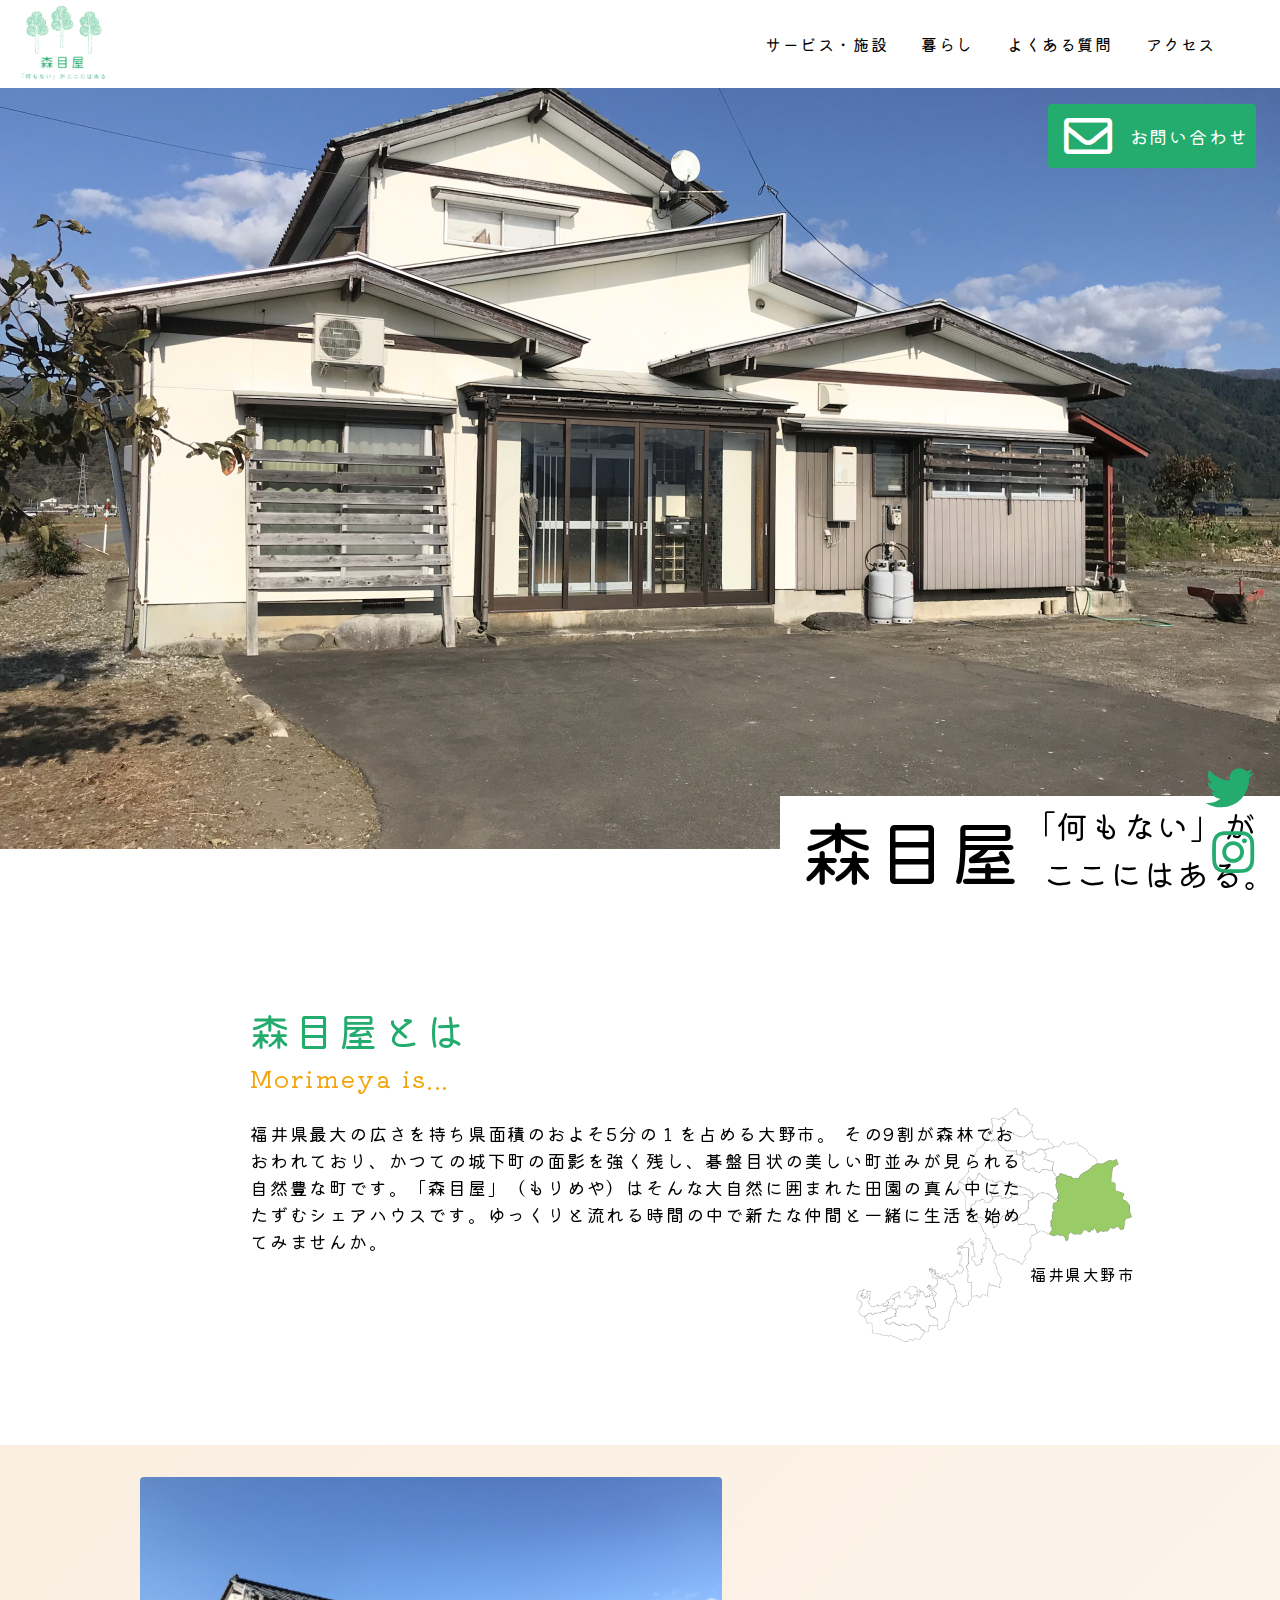
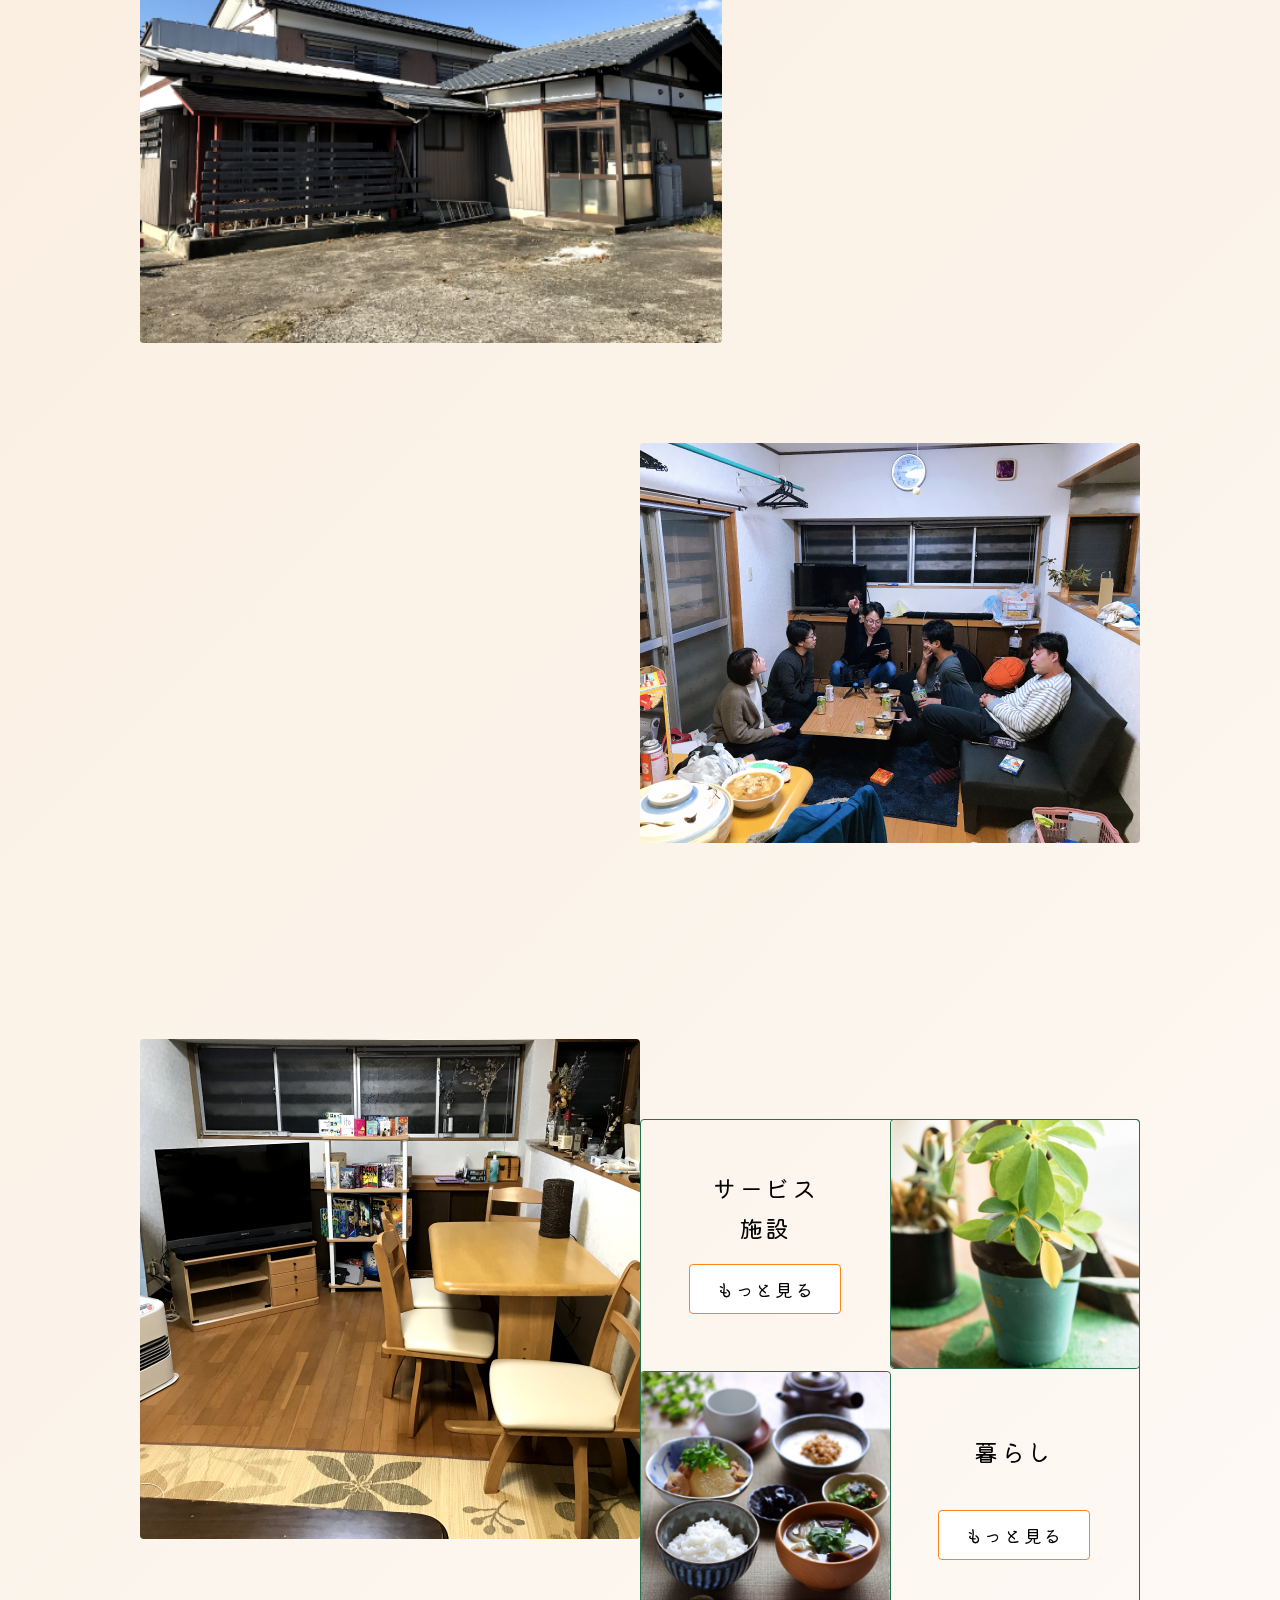
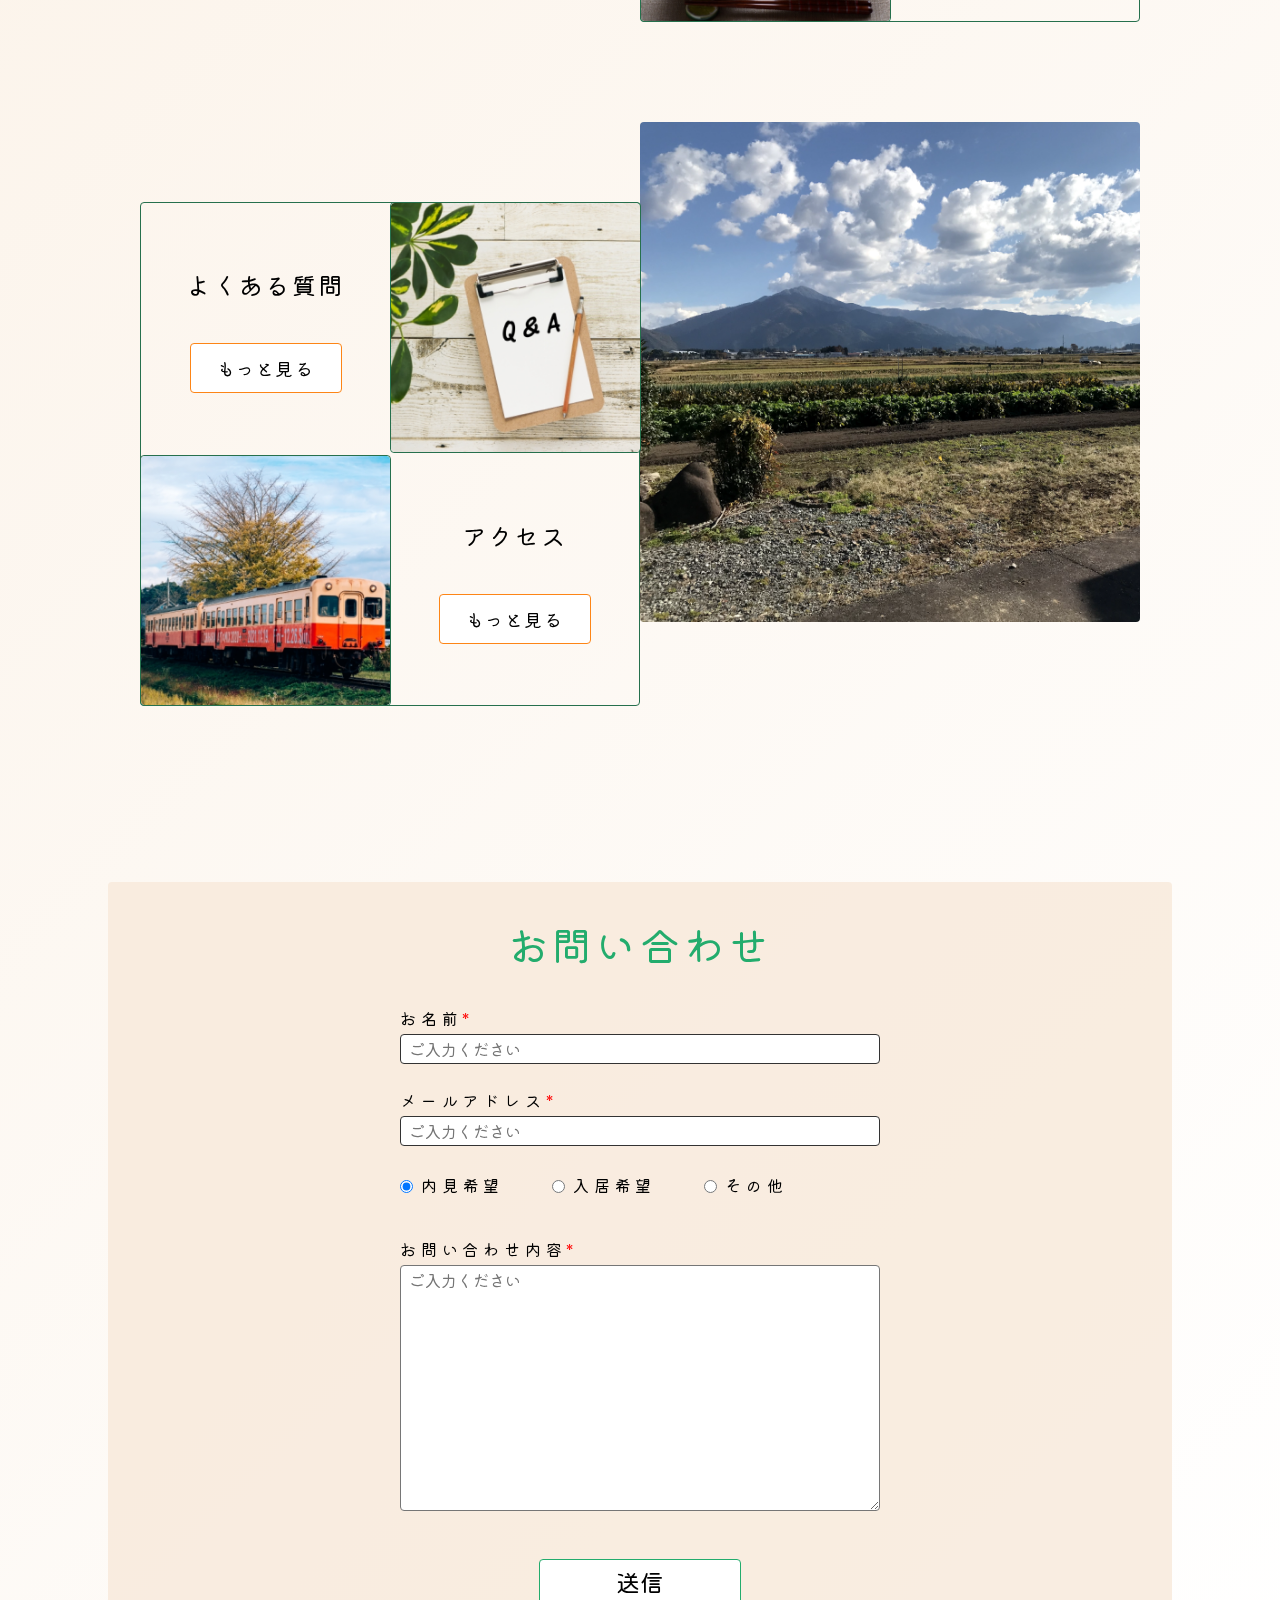
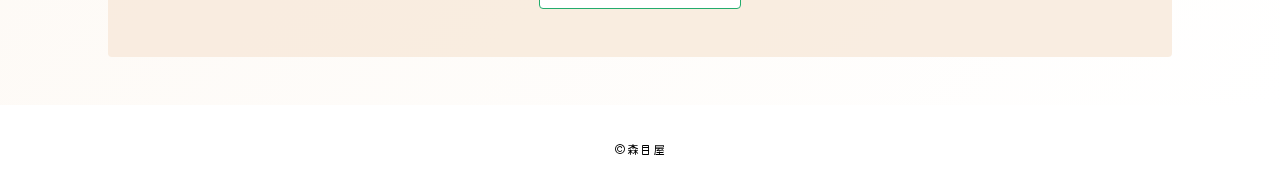
==== index.html @ ef33ebae "43 push" ====
<!DOCTYPE html>
<html lang="ja">
  <head>
    <meta charset="UTF-8" />
    <meta http-equiv="X-UA-Compatible" content="IE=edge" />
    <meta name="viewport" content="width=device-width, initial-scale=1.0" />
    <title>森目屋 「何もない」がここにはある。</title>
    <link rel="stylesheet" href="css/style.css" />
    <link
      href="https://use.fontawesome.com/releases/v5.6.1/css/all.css"
      rel="stylesheet"
    />
    <link rel="icon" href="img/favicon.ico" />
  </head>
  <body>
    <div id="mask"></div>
    <header>
      <img src="img/top.png" alt="pc-top-morimeya-house" class="pc-top" />
      <img
        src="img/sp-top.png"
        width="100%"
        alt="sp-top-morimeya-house"
        class="sp-top"
      />
      <div class="header-wrapper">
        <a href="#"><img src="img/logo.png" alt="logo-image" /></a>
        <nav class="pc-nav">
          <a href="./service.html">サービス・施設</a>
          <a href="./service.html#living">暮らし</a>
          <a href="./q&a.html">よくある質問</a>
          <a href="./q&a.html#access">アクセス</a>
        </nav>
        <div class="hamburger">
          <div class="nav" id="nav_f">
            <nav class="nav_main_text">
              <ul>
                <li>
                  <a href="./service.html" id="nav-service-btn"
                    >サービス・施設</a
                  >
                </li>
                <li>
                  <a href="./service.html#living" id="nav-living-btn">暮らし</a>
                </li>
                <li>
                  <a href="./q&a.html" id="nav-qa-btn">よくある質問</a>
                </li>
                <li>
                  <a href="./q&a.html#access" id="nav-access-btn">アクセス</a>
                </li>
              </ul>
            </nav>
          </div>
          <div id="target">
            <div class="target_inner">
              <span class="target_inner_line target_inner_1" id="line1"></span>
              <span class="target_inner_line target_inner_2" id="line2"></span>
              <span class="target_inner_line target_inner_3" id="line3"></span>
            </div>
          </div>
        </div>
      </div>
      <div class="header-text-box">
        <h1>森目屋</h1>

        <div class="header-text-sub-box">
          <h2>「何もない」が</h2>
          <h2 class="top-sub-text-layout">ここにはある。</h2>
        </div>
      </div>
      <a href="#contact" class="contact-btn">
        <i class="far fa-envelope fa-3x"></i>
        <p>お問い合わせ</p>
      </a>
      <a href="#contact" class="contact-btn-sp">
        <i class="far fa-envelope fa-2x"></i>
      </a>
      <a href="#" class="sns-icon-twitter"><i class="fab fa-twitter"></i></a>
      <a href="#" class="sns-icon-instagram"
        ><i class="fab fa-instagram"></i
      ></a>
    </header>

    <section class="about">
      <h3>森目屋とは</h3>
      <h4>Morimeya is...</h4>
      <p>
        福井県最大の広さを持ち県面積のおよそ5分の１を占める大野市。
        その9割が森林でおおわれており、かつての城下町の面影を強く残し、碁盤目状の美しい町並みが見られる自然豊な町です。「森目屋」（もりめや）はそんな大自然に囲まれた田園の真ん中にたたずむシェアハウスです。ゆっくりと流れる時間の中で新たな仲間と一緒に生活を始めてみませんか。
      </p>
      <div class="about-image-box">
        <img src="img/map.png" alt="ono-map" />
        <p>福井県大野市</p>
      </div>
    </section>

    <div class="top-page-overlay">
      <section class="concept">
        <div class="concept-box1">
          <!-- <div class="content-box1-overlay"></div> -->
          <img src="img/concept1.png" alt="concept1" />
          <div class="concept-box1-text-box scroll-animation fadein-right">
            <h3>「何もない」が<br class="h3sp-br" />叶う家</h3>
            <h4>“Nothing” is the best</h4>
            <p>
              家の周りにお店は無く田んぼだらけの環境でゆっくりした時間を過ごせる。何も無いからこそ生まれる人間関係を大切に出来る家。
            </p>
          </div>
        </div>
        <div class="concept-box2">
          <img src="img/concept2.png" alt="concept2" />
          <!-- <div class="content-box2-overlay"></div> -->
          <div class="concept-box2-text-box scroll-animation fadein-left">
            <h3>
              1泊したら<br />
              あなたのおうち
            </h3>
            <h4>Your second home</h4>
            <p>
              1度遊びに来れば、次に来る時は「ただいま」と「おかえり」が行き交うようなみんなの居場所、2つ目の家。（セカンドハウス）
            </p>
          </div>
        </div>
      </section>

      <section class="main-content">
        <div class="main-content-box1">
          <img
            class="main-content-image"
            src="img/main_content1.png"
            alt="main-big1"
          />
          <div class="main-content-sub1">
            <div class="service-box">
              <p>サービス<br />施設</p>
              <a href="./service.html">もっと見る</a>
            </div>
            <img
              src="img/main_content_small1.png"
              alt="main-small1"
              class="main-content-img-small1"
            />
            <img
              src="img/main_content_small2.png"
              alt="main-small2"
              class="main-content-img-small2"
            />
            <div class="living-box">
              <p>暮らし</p>
              <a href="./service.html#living">もっと見る</a>
            </div>
          </div>
        </div>
        <div class="main-content-box2">
          <img
            class="main-content-image"
            src="img/main_content2.png"
            alt="main-big2"
          />
          <div class="main-content-sub2">
            <div class="qa-box">
              <p>よくある質問</p>
              <a href="./q&a.html">もっと見る</a>
            </div>
            <img
              src="img/main_content_small3.png"
              alt="main-small3"
              class="main-content-img-small3"
            />
            <img
              src="img/main_content_small4.png"
              alt="main-small4"
              class="main-content-img-small4"
            />
            <div class="access-box">
              <p>アクセス</p>
              <a href="./q&a.html#access">もっと見る</a>
            </div>
          </div>
        </div>
      </section>

      <!-- <section class="contact" id="contact">
        <div class="contact-box">
          <h3>お問い合わせ</h3>
          <form
            action="https://docs.google.com/forms/u/0/d/e/1FAIpQLSeimo3xXUWTug3QmV7yckWHAvilQqHjjyl8s1GoZh7YVaoauw/formResponse"
            target="_self"
            method="POST"
            id="mG61Hd"
            jsmodel="TOfxwf Q91hve CEkLOc"
            data-shuffle-seed="10785832589685075"
            data-response="%.@.[]]"
            data-first-entry="0"
            data-last-entry="3"
            data-is-first-page="true"
          >
            <div class="name">
              <label for="name-box"
                >お名前<span class="contact-red">*</span></label
              >
              <input type="text" class="test1" name="entry.1582507775" />
            </div>
            <div class="e-mail">
              <label for="e-mail-box"
                >メールアドレス<span class="contact-red">*</span></label
              >
              <input type="text" class="test2" name="entry.1035721046" />
            </div>
            <ul class="radio">
              <li class="radio-btn">
                <input
                  type="radio"
                  value="内見希望"
                  class="radio-btn-btn"
                  name="entry.965239495"
                  id="select_radio1"
                  checked
                /><label for="select_radio1" class="radio-label-text"
                  >内見希望</label
                >
              </li>
              <li class="radio-btn">
                <input
                  type="radio"
                  value="入居希望"
                  class="radio-btn-btn"
                  name="entry.965239495"
                  id="select_radio2"
                /><label for="select_radio2" class="radio-label-text"
                  >入居希望</label
                >
              </li>
              <li class="radio-btn">
                <input
                  type="radio"
                  value="その他"
                  class="radio-btn-btn"
                  name="entry.965239495"
                  id="select_radio3"
                /><label for="select_radio3" class="radio-label-text"
                  >その他</label
                >
              </li>
            </ul>
            <div class="contact-contet">
              <label for="contact-contet"
                >お問い合わせ内容<span class="contact-red">*</span></label
              >
              <textarea
                class="contact-contet"
                cols="30"
                rows="10"
                name="entry.1410392154"
              ></textarea>
            </div>
            <div class="submit">
              <button type="submit">送信</button>
              <!-- <input type="button" value="送信" onclick="submitForm()" /> -->
      <!-- </div>
          </form>
        </div>
      </section> -->

      <section class="contact" id="contact">
        <div class="contact-box" id="contact-box">
          <h3>お問い合わせ</h3>

          <form
            action="https://docs.google.com/forms/u/0/d/e/1FAIpQLSeoGkVp5-ufGUsJ4bmEDVM3JPLkpS7FFLXMUc3MlNmCurNfKQ/formResponse"
            target="dummyIframe"
            method="post"
            name="myForm"
          >
            <div class="name">
              <label for="name-box"
                >お名前<span class="contact-red">*</span></label
              >
              <input
                type="text"
                class="test1"
                name="entry.546141640"
                placeholder="ご入力ください"
                required="required"
              />
            </div>
            <div class="e-mail">
              <label for="e-mail-box"
                >メールアドレス<span class="contact-red">*</span></label
              >
              <input
                type="mail"
                class="test2"
                name="emailAddress"
                placeholder="ご入力ください"
                required="required"
              />
            </div>
            <ul class="radio">
              <li class="radio-btn">
                <input
                  type="radio"
                  value="内見希望"
                  class="radio-btn-btn"
                  name="entry.1215509948"
                  id="select_radio1"
                  checked
                /><label for="select_radio1" class="radio-label-text"
                  >内見希望</label
                >
              </li>
              <li class="radio-btn">
                <input
                  type="radio"
                  value="入居希望"
                  class="radio-btn-btn"
                  name="entry.1215509948"
                  id="select_radio2"
                /><label for="select_radio2" class="radio-label-text"
                  >入居希望</label
                >
              </li>
              <li class="radio-btn">
                <input
                  type="radio"
                  value="その他"
                  class="radio-btn-btn"
                  name="entry.1215509948"
                  id="select_radio3"
                /><label for="select_radio3" class="radio-label-text"
                  >その他</label
                >
              </li>
            </ul>
            <div class="contact-contet">
              <label for="contact-contet"
                >お問い合わせ内容<span class="contact-red">*</span></label
              >
              <textarea
                class="contact-contet"
                cols="30"
                rows="10"
                name="entry.22714849"
                placeholder="ご入力ください"
                required="required"
              ></textarea>
            </div>
            <div class="submit">
              <div class="submit-btn">
                <input type="submit" value="送信" onclick="submitForm()" />
              </div>
            </div>
          </form>
          <iframe name="dummyIframe" style="display: none"></iframe>
        </div>
      </section>
      <div id="thxMessage" style="display: none">
        <p>お問い合わせありがとうございました。</p>
      </div>
      <script>
        function submitForm() {
          var val = document.getElementsByName("emailAddress")[0];
          if (val.value.length == 0) {
            alert("メールアドレスは必須項目です");
            val.focus();
            return;
          }
          var flag = 0;
          if (!document.myForm.emailAddress.value.match(/.+@.+\..+/)) {
            flag = 1;
          }
          if (flag) {
            window.alert("メールアドレスが正しくありません");
            return;
          }
          var val = document.getElementsByName("entry.546141640")[0];
          if (val.value.length == 0) {
            alert("お名前は必須項目です");
            val.focus();
            return;
          }
          var val = document.getElementsByName("entry.22714849")[0];
          if (val.value.length == 0) {
            alert("お問い合わせ内容は必須項目です");
            val.focus();
            return;
          }
          document.myForm.submit();
          document.getElementById("contact").style.display = "none";
          document.getElementById("thxMessage").style.display = "block";
        }
      </script>
    </div>
    <footer>
      <p>©森目屋</p>
    </footer>

    <script type="text/javascript" src="js/main.js"></script>
    <script src="https://ajax.googleapis.com/ajax/libs/jquery/1.11.0/jquery.min.js"></script>
    <script>
      function scrollChk() {
        var scroll = $(window).scrollTop();
        var windowHeight = $(window).height();
        jQuery(".scroll-animation")
          .not(".active")
          .each(function () {
            var pos = $(this).offset().top;
            if (scroll > pos - windowHeight) {
              $(this).addClass("active");
            }
          });
      }
      $(window).scroll(function () {
        scrollChk();
      });
      $("body").on("touchmove", function () {
        scrollChk();
      });
    </script>
  </body>
</html>
---- css/style.css ----
@charset "UTF-8";
/* ==========ここからリセットCSS============= */
/*! destyle.css v2.0.2 | MIT License | https://github.com/nicolas-cusan/destyle.css */
/* Reset box-model and set borders */
@import url("https://fonts.googleapis.com/css2?family=Kiwi+Maru&display=swap");
html {
  line-height: 1.15;
  /* 1 */
  -webkit-text-size-adjust: 100%;
  /* 2 */
  -webkit-tap-highlight-color: transparent;
  /* 3*/
  /* Document */
  /* ============================================ */
  /**
       * 1. Correct the line height in all browsers.
       * 2. Prevent adjustments of font size after orientation changes in iOS.
       * 3. Remove gray overlay on links for iOS.
       */
  /* Sections */
  /* ============================================ */
  /**
       * Remove the margin in all browsers.
       */
  /**
       * Render the `main` element consistently in IE.
       */
  /* Vertical rhythm */
  /* ============================================ */
  /* Headings */
  /* ============================================ */
  /* Lists (enumeration) */
  /* ============================================ */
  /* Lists (definition) */
  /* ============================================ */
  /* Grouping content */
  /* ============================================ */
  /**
       * 1. Add the correct box sizing in Firefox.
       * 2. Show the overflow in Edge and IE.
       */
  /**
       * 1. Correct the inheritance and scaling of font size in all browsers.
       * 2. Correct the odd `em` font sizing in all browsers.
       */
  /* Text-level semantics */
  /* ============================================ */
  /**
       * Remove the gray background on active links in IE 10.
       */
  /**
       * 1. Remove the bottom border in Chrome 57-
       * 2. Add the correct text decoration in Chrome, Edge, IE, Opera, and Safari.
       */
  /**
       * Add the correct font weight in Chrome, Edge, and Safari.
       */
  /**
       * 1. Correct the inheritance and scaling of font size in all browsers.
       * 2. Correct the odd `em` font sizing in all browsers.
       */
  /**
       * Add the correct font size in all browsers.
       */
  /**
       * Prevent `sub` and `sup` elements from affecting the line height in
       * all browsers.
       */
  /* Embedded content */
  /* ============================================ */
  /**
       * Prevent vertical alignment issues.
       */
  /* Forms */
  /* ============================================ */
  /**
       * Reset form fields to make them styleable
       */
  /**
       * Reset radio and checkbox appearance to preserve their look in iOS.
       */
  /**
       * Show the overflow in IE.
       * 1. Show the overflow in Edge.
       */
  /**
       * Remove the inheritance of text transform in Edge, Firefox, and IE.
       * 1. Remove the inheritance of text transform in Firefox.
       */
  /**
       * Correct the inability to style clickable types in iOS and Safari.
       */
  /**
       * Remove the inner border and padding in Firefox.
       */
  /**
       * Restore the focus styles unset by the previous rule.
       */
  /**
       * Remove arrow in IE10 & IE11
       */
  /**
       * Remove padding
       */
  /**
       * Reset to invisible
       */
  /**
       * 1. Correct the text wrapping in Edge and IE.
       * 2. Correct the color inheritance from `fieldset` elements in IE.
       * 3. Remove the padding so developers are not caught out when they zero out
       *    `fieldset` elements in all browsers.
       */
  /**
       * Add the correct vertical alignment in Chrome, Firefox, and Opera.
       */
  /**
       * Remove the default vertical scrollbar in IE 10+.
       */
  /**
       * Correct the cursor style of increment and decrement buttons in Chrome.
       */
  /**
       * 1. Correct the outline style in Safari.
       */
  /**
       * Remove the inner padding in Chrome and Safari on macOS.
       */
  /**
       * 1. Correct the inability to style clickable types in iOS and Safari.
       * 2. Change font properties to `inherit` in Safari.
       */
  /**
       * Clickable labels
       */
  /* Interactive */
  /* ============================================ */
  /*
       * Add the correct display in Edge, IE 10+, and Firefox.
       */
  /*
       * Add the correct display in all browsers.
       */
  /*
       * Remove outline for editable content.
       */
  /* Table */
  /* ============================================ */
  /* Misc */
  /* ============================================ */
  /**
       * Add the correct display in IE 10+.
       */
  /**
       * Add the correct display in IE 10.
       */
}

html ::after {
  -webkit-box-sizing: border-box;
          box-sizing: border-box;
  border-style: solid;
  border-width: 0;
}

html body {
  margin: 0;
}

html main {
  display: block;
}

html p,
html table,
html blockquote,
html address,
html pre,
html iframe,
html form,
html figure,
html dl {
  margin: 0;
}

html h1,
html h2,
html h3,
html h4,
html h5,
html h6 {
  font-size: inherit;
  line-height: inherit;
  font-weight: inherit;
  margin: 0;
}

html ul,
html ol {
  margin: 0;
  padding: 0;
  list-style: none;
}

html dt {
  font-weight: bold;
}

html dd {
  margin-left: 0;
}

html hr {
  -webkit-box-sizing: content-box;
          box-sizing: content-box;
  /* 1 */
  height: 0;
  /* 1 */
  overflow: visible;
  /* 2 */
  border-top-width: 1px;
  margin: 0;
  clear: both;
  color: inherit;
}

html pre {
  font-family: monospace, monospace;
  /* 1 */
  font-size: inherit;
  /* 2 */
}

html address {
  font-style: inherit;
}

html a {
  background-color: transparent;
  text-decoration: none;
  color: inherit;
}

html abbr[title] {
  text-decoration: underline;
  /* 2 */
  -webkit-text-decoration: underline dotted;
          text-decoration: underline dotted;
  /* 2 */
}

html b,
html strong {
  font-weight: bolder;
}

html code,
html kbd,
html samp {
  font-family: monospace, monospace;
  /* 1 */
  font-size: inherit;
  /* 2 */
}

html small {
  font-size: 80%;
}

html sub,
html sup {
  font-size: 75%;
  line-height: 0;
  position: relative;
  vertical-align: baseline;
}

html sub {
  bottom: -0.25em;
}

html sup {
  top: -0.5em;
}

html img,
html embed,
html object,
html iframe {
  vertical-align: bottom;
}

html button,
html input,
html optgroup,
html select,
html textarea {
  -webkit-appearance: none;
  -moz-appearance: none;
       appearance: none;
  vertical-align: middle;
  color: inherit;
  font: inherit;
  background: transparent;
  padding: 0;
  margin: 0;
  outline: 0;
  border-radius: 0;
  text-align: inherit;
}

html [type="checkbox"] {
  -webkit-appearance: checkbox;
  -moz-appearance: checkbox;
       appearance: checkbox;
}

html [type="radio"] {
  -webkit-appearance: radio;
  -moz-appearance: radio;
       appearance: radio;
}

html button,
html input {
  /* 1 */
  overflow: visible;
}

html button,
html select {
  /* 1 */
  text-transform: none;
}

html button,
html [type="button"],
html [type="reset"],
html [type="submit"] {
  cursor: pointer;
  -webkit-appearance: none;
  -moz-appearance: none;
       appearance: none;
}

html button[disabled],
html [type="button"][disabled],
html [type="reset"][disabled],
html [type="submit"][disabled] {
  cursor: default;
}

html button::-moz-focus-inner,
html [type="button"]::-moz-focus-inner,
html [type="reset"]::-moz-focus-inner,
html [type="submit"]::-moz-focus-inner {
  border-style: none;
  padding: 0;
}

html button:-moz-focusring,
html [type="button"]:-moz-focusring,
html [type="reset"]:-moz-focusring,
html [type="submit"]:-moz-focusring {
  outline: 1px dotted ButtonText;
}

html select::-ms-expand {
  display: none;
}

html option {
  padding: 0;
}

html fieldset {
  margin: 0;
  padding: 0;
  min-width: 0;
}

html legend {
  color: inherit;
  /* 2 */
  display: table;
  /* 1 */
  max-width: 100%;
  /* 1 */
  padding: 0;
  /* 3 */
  white-space: normal;
  /* 1 */
}

html progress {
  vertical-align: baseline;
}

html textarea {
  overflow: auto;
}

html [type="number"]::-webkit-inner-spin-button,
html [type="number"]::-webkit-outer-spin-button {
  height: auto;
}

html [type="search"] {
  outline-offset: -2px;
  /* 1 */
}

html [type="search"]::-webkit-search-decoration {
  -webkit-appearance: none;
}

html ::-webkit-file-upload-button {
  -webkit-appearance: button;
  /* 1 */
  font: inherit;
  /* 2 */
}

html label[for] {
  cursor: pointer;
}

html details {
  display: block;
}

html summary {
  display: list-item;
}

html [contenteditable] {
  outline: none;
}

html table {
  border-collapse: collapse;
  border-spacing: 0;
}

html caption {
  text-align: left;
}

html td,
html th {
  vertical-align: top;
  padding: 0;
}

html th {
  text-align: left;
  font-weight: bold;
}

html template {
  display: none;
}

html [hidden] {
  display: none;
}

body {
  font-family: "Kiwi Maru", serif;
  letter-spacing: 0.1em;
  line-height: 1.5;
}

body h1 {
  font-size: 72px;
}

@media screen and (max-width: 900px) {
  body h1 {
    font-size: 48px;
  }
}

@media screen and (max-width: 375px) {
  body h1 {
    font-size: 32px;
  }
}

body h2 {
  font-size: 32px;
}

@media screen and (max-width: 900px) {
  body h2 {
    font-size: 24px;
  }
}

@media screen and (max-width: 375px) {
  body h2 {
    font-size: 16px;
  }
}

body h3 {
  font-size: 40px;
  letter-spacing: 0.1em;
  color: #23ac6d;
}

@media screen and (max-width: 900px) {
  body h3 {
    font-size: 32px;
  }
}

@media screen and (max-width: 375px) {
  body h3 {
    font-size: 24px;
  }
}

body h4 {
  font-size: 24px;
  letter-spacing: 0.1em;
  color: #f3a409;
}

@media screen and (max-width: 900px) {
  body h4 {
    font-size: 20px;
  }
}

@media screen and (max-width: 375px) {
  body h4 {
    font-size: 14px;
  }
}

body h5 {
  font-size: 30px;
  letter-spacing: 0.1em;
}

@media screen and (max-width: 900px) {
  body h5 {
    font-size: 24px;
  }
}

@media screen and (max-width: 375px) {
  body h5 {
    font-size: 20px;
  }
}

body h6 {
  font-size: 24px;
  letter-spacing: 0.1em;
}

@media screen and (max-width: 900px) {
  body h6 {
    font-size: 20px;
  }
}

@media screen and (max-width: 375px) {
  body h6 {
    font-size: 14px;
  }
}

body p {
  letter-spacing: 0.1em;
}

body #thxMessage > p {
  text-align: center;
  font-size: 24px;
  margin-top: 100px;
  padding-bottom: 100px;
}

header {
  position: relative;
  height: 100vh;
  overflow-y: hidden;
  /*ハンバーガーライン*/
}

@media screen and (max-width: 1200px) {
  header {
    height: auto;
  }
}

@media screen and (max-width: 850px) {
  header {
    height: auto;
  }
}

header .sp-top {
  display: none;
}

@media screen and (max-width: 850px) {
  header .sp-top {
    margin-top: 88px;
    display: block;
  }
}

header .pc-top {
  width: 100%;
}

@media screen and (max-width: 850px) {
  header .pc-top {
    display: none;
  }
}

header .header-wrapper {
  position: fixed;
  z-index: 4;
  top: 0;
  width: 100%;
  height: 88px;
  display: -webkit-box;
  display: -ms-flexbox;
  display: flex;
  -webkit-box-pack: justify;
      -ms-flex-pack: justify;
          justify-content: space-between;
  line-height: 88px;
  background-color: #fff;
}

@media screen and (max-width: 900px) {
  header .header-wrapper .pc-nav {
    display: none;
  }
}

header .header-wrapper img {
  margin-left: 16px;
  height: 88px;
}

@media screen and (max-width: 375px) {
  header .header-wrapper img {
    margin-left: 16px;
  }
}

header .header-wrapper nav {
  display: -webkit-box;
  display: -ms-flexbox;
  display: flex;
  -webkit-box-pack: justify;
      -ms-flex-pack: justify;
          justify-content: space-between;
  margin-right: 64px;
}

header .header-wrapper nav a {
  margin-left: 33px;
  position: relative;
  display: inline-block;
  text-decoration: none;
  font-size: 16px;
}

header .header-wrapper nav a::after {
  position: absolute;
  bottom: 24px;
  left: 0;
  content: "";
  width: 100%;
  height: 1px;
  background: #333;
  -webkit-transform: scale(0, 1);
          transform: scale(0, 1);
  -webkit-transform-origin: left top;
          transform-origin: left top;
  -webkit-transition: -webkit-transform 0.3s;
  transition: -webkit-transform 0.3s;
  transition: transform 0.3s;
  transition: transform 0.3s, -webkit-transform 0.3s;
}

@media screen and (max-width: 900px) {
  header .header-wrapper nav a::after {
    bottom: 12px;
  }
}

header .header-wrapper nav a:hover::after {
  -webkit-transform: scale(1, 1);
          transform: scale(1, 1);
}

header .header-text-box {
  width: 500px;
  position: absolute;
  right: 0;
  bottom: 0;
  background-color: #fff;
  display: -webkit-box;
  display: -ms-flexbox;
  display: flex;
  -webkit-box-pack: center;
      -ms-flex-pack: center;
          justify-content: center;
  height: 104px;
}

@media screen and (max-width: 900px) {
  header .header-text-box {
    padding-bottom: 16px;
    width: 340px;
    height: 56px;
    right: 0;
  }
}

@media screen and (max-width: 450px) {
  header .header-text-box {
    padding-bottom: 16px;
    width: 320px;
    height: 56px;
    right: 0;
  }
}

@media screen and (max-width: 375px) {
  header .header-text-box {
    width: 300px;
    height: 40px;
    right: 0;
  }
}

@media screen and (max-width: 900px) {
  header .header-text-box h1 {
    font-size: 44px;
  }
}

@media screen and (max-width: 900px) {
  header .header-text-box h1 {
    font-size: 40px;
    margin-top: 8px;
  }
}

@media screen and (max-width: 470px) {
  header .header-text-box h1 {
    margin-top: 4px;
  }
}

@media screen and (max-width: 375px) {
  header .header-text-box h1 {
    font-size: 36px;
  }
}

header .header-text-box .header-text-sub-box {
  -webkit-transform: translateY(5px);
          transform: translateY(5px);
}

@media screen and (max-width: 900px) {
  header .header-text-box .header-text-sub-box h2 {
    font-size: 22px;
  }
}

@media screen and (max-width: 450px) {
  header .header-text-box .header-text-sub-box h2 {
    font-size: 20px;
  }
}

@media screen and (max-width: 375px) {
  header .header-text-box .header-text-sub-box h2 {
    font-size: 18px;
  }
}

header .header-text-box .top-sub-text-layout {
  -webkit-transform: translateX(20px);
          transform: translateX(20px);
}

header .contact-btn {
  text-align: center;
  display: -webkit-box;
  display: -ms-flexbox;
  display: flex;
  width: 208px;
  height: 64px;
  background-color: #23ac6d;
  color: #fff;
  position: fixed;
  top: 104px;
  right: 24px;
  border-radius: 4px;
  z-index: 4;
}

@media screen and (max-width: 900px) {
  header .contact-btn {
    display: none;
  }
}

header .contact-btn .far {
  line-height: 64px;
  margin-left: 16px;
}

header .contact-btn p {
  margin-left: 16px;
  line-height: 64px;
  font-size: 18px;
}

header .hamburger {
  display: none;
}

@media screen and (max-width: 900px) {
  header .hamburger {
    display: block;
  }
}

header .contact-btn-sp {
  display: block;
  text-align: center;
  width: 48px;
  height: 48px;
  background-color: #23ac6d;
  color: #fff;
  position: fixed;
  top: 24px;
  right: 16px;
  border-radius: 4px;
  z-index: 4;
}

@media screen and (max-width: 900px) {
  header .contact-btn-sp {
    display: block;
  }
}

header .contact-btn-sp .far {
  line-height: 48px;
}

header a::after {
  bottom: 16px;
}

header .nav {
  padding-top: 60px;
  color: #333;
  position: fixed;
  top: 0;
  bottom: 0;
  right: -250px;
  background-color: #fff;
  -webkit-transition: 0.5s;
  transition: 0.5s;
  z-index: 10;
}

header .nav .nav_main_text {
  margin-top: 80px;
  background-color: #fff;
  color: #333;
  border-top: 1px solid #fff;
  border-bottom: 1px solid #fff;
  line-height: 60px;
  text-align: center;
}

header .fadein {
  -webkit-transform: translateX(-250px);
  transform: taranslateX(-250px);
  z-index: 5;
  opacity: 1;
}

header #target {
  width: 40px;
  height: 30px;
  position: fixed;
  top: 30px;
  right: 88px;
  cursor: pointer;
  display: block;
  -webkit-transition: 0.5;
  transition: 0.5;
  z-index: 19;
}

header #target .target_inner {
  width: 40px;
  height: 30px;
  position: relative;
}

header #target .target_inner .target_inner_line {
  display: block;
  width: 40px;
  height: 5px;
  -webkit-transition: 0.3s;
  transition: 0.3s;
  border-radius: 50px;
  position: absolute;
  background-color: #333;
}

header #target .target_inner .target_inner_1 {
  top: 0px;
}

header #target .target_inner .target_inner_2 {
  top: 13px;
}

header #target .target_inner .target_inner_3 {
  top: 26px;
}

header #target .target_inner .linea {
  -webkit-transform: rotate(45deg);
          transform: rotate(45deg);
  top: 13px;
}

header #target .target_inner .lineb {
  opacity: 0;
}

header #target .target_inner .linec {
  -webkit-transform: rotate(-45deg);
          transform: rotate(-45deg);
  top: 13px;
}

header .slidex {
  z-index: 20;
}

header .contact-btn-sp {
  display: none;
}

@media screen and (max-width: 900px) {
  header .contact-btn-sp {
    display: block;
  }
}

header .sns-icon-twitter {
  position: fixed;
  z-index: 10;
  bottom: 88px;
  right: 24px;
}

header .sns-icon-twitter .fa-twitter {
  font-size: 48px;
  color: #23ac6d;
}

header .sns-icon-instagram {
  position: fixed;
  z-index: 10;
  bottom: 24px;
  right: 24px;
}

header .sns-icon-instagram .fa-instagram {
  font-size: 48px;
  color: #23ac6d;
}

.about {
  position: relative;
  padding-top: 100px;
  padding-bottom: 190px;
  margin: 0 auto;
  max-width: 780px;
  padding-left: 150px;
  padding-right: 150px;
}

@media screen and (max-width: 900px) {
  .about {
    text-align: center;
    padding-left: 40px;
    padding-right: 40px;
  }
}

@media screen and (max-width: 375px) {
  .about {
    padding-top: 40px;
  }
}

.about p {
  margin-top: 24px;
  font-size: 18px;
}

@media screen and (max-width: 900px) {
  .about p {
    max-width: 700px;
    margin: 40px auto 0;
    font-size: 16px;
    text-align: justify;
  }
}

.about .about-image-box {
  position: absolute;
  top: 150px;
  right: 0px;
  z-index: -1;
  overflow-x: hidden;
}

@media screen and (max-width: 900px) {
  .about .about-image-box {
    top: 230px;
  }
}

@media screen and (max-width: 760px) {
  .about .about-image-box {
    top: 230px;
  }
}

@media screen and (max-width: 720px) {
  .about .about-image-box {
    top: 250px;
  }
}

@media screen and (max-width: 620px) {
  .about .about-image-box {
    top: 280px;
  }
}

@media screen and (max-width: 550px) {
  .about .about-image-box {
    top: 310px;
  }
}

@media screen and (max-width: 440px) {
  .about .about-image-box {
    top: 340px;
  }
}

@media screen and (max-width: 410px) {
  .about .about-image-box {
    top: 370px;
  }
}

@media screen and (max-width: 375px) {
  .about .about-image-box {
    top: 310px;
  }
}

.about .about-image-box p {
  font-size: 16px;
  -webkit-transform: translate(200px, -130px);
          transform: translate(200px, -130px);
}

@media screen and (max-width: 900px) {
  .about .about-image-box p {
    font-size: 12px;
    -webkit-transform: translate(190px, -150px);
            transform: translate(190px, -150px);
  }
}

@media screen and (max-width: 375px) {
  .about .about-image-box p {
    font-size: 10px;
  }
}

.about .about-image-box img {
  width: 350px;
}

@media screen and (max-width: 900px) {
  .about .about-image-box img {
    width: 300px;
  }
}

.top-page-overlay {
  width: 100%;
  bottom: 0;
  top: 0;
  background: linear-gradient(315deg, #fff, #faeee0);
  z-index: -5;
}

.concept {
  position: relative;
  max-width: 1000px;
  margin: 0 auto;
  padding-top: 32px;
}

@media screen and (max-width: 1250px) {
  .concept {
    padding-left: 24px;
    padding-right: 24px;
  }
}

@media screen and (max-width: 550px) {
  .concept .h3sp-br {
    display: block;
  }
}

@media screen and (max-width: 375px) {
  .concept {
    padding-left: 16px;
    padding-right: 16px;
  }
}

.concept p {
  margin-top: 24px;
  font-size: 18px;
}

.concept .concept-box1 {
  display: -webkit-box;
  display: -ms-flexbox;
  display: flex;
  position: relative;
}

@media screen and (max-width: 1050px) {
  .concept .concept-box1 {
    display: block;
    text-align: center;
    max-width: 700px;
    margin: 0 auto;
  }
}

.concept .concept-box1 .concept-box1-text-box {
  margin-top: 100px;
}

@media screen and (max-width: 1050px) {
  .concept .concept-box1 .concept-box1-text-box {
    margin-top: 48px;
  }
}

.concept .concept-box1 .concept-box1-text-box h3 {
  margin-left: 0;
}

.concept .concept-box1 .concept-box1-text-box h4 {
  margin-left: 8px;
}

@media screen and (max-width: 1050px) {
  .concept .concept-box1 .concept-box1-text-box h4 {
    margin-left: 0;
  }
}

.concept .concept-box1 .concept-box1-text-box p {
  margin-left: 8px;
}

@media screen and (max-width: 1050px) {
  .concept .concept-box1 .concept-box1-text-box p {
    margin: 48px auto 0;
    margin-left: 0;
  }
}

@media screen and (max-width: 1050px) and (max-width: 900px) {
  .concept .concept-box1 .concept-box1-text-box p {
    font-size: 16px;
  }
}

.concept .concept-box1 img {
  width: 100%;
  border-radius: 4px;
}

.concept .concept-box1 .content-box1-overlay {
  position: absolute;
  background-color: rgba(241, 218, 218, 0.3);
  -webkit-box-shadow: 5px 2px 2px #e7e7e7;
          box-shadow: 5px 2px 2px #e7e7e7;
  height: 327px;
  width: 500px;
  bottom: -24px;
  right: 24px;
}

.concept .concept-box1 .concept-box1-text-box {
  padding-left: 8px;
  margin-left: -80px;
}

.concept .concept-box1 .concept-box1-text-box h3 {
  white-space: nowrap;
  margin-left: -30px;
  margin-top: -24px;
  padding-left: 80px;
}

@media screen and (max-width: 1000px) {
  .concept .concept-box1 .concept-box1-text-box h3 {
    margin-top: -32px;
  }
}

@media screen and (max-width: 900px) {
  .concept .concept-box1 .concept-box1-text-box h3 .h3sp-br {
    display: block;
  }
}

.concept .concept-box1 .concept-box1-text-box h4 {
  padding-left: 80px;
}

.concept .concept-box1 .concept-box1-text-box p {
  margin-top: 48px;
  padding-left: 80px;
  max-width: 700px;
}

@media screen and (max-width: 1050px) {
  .concept .concept-box1 .concept-box1-text-box p {
    max-width: 700px;
    margin: 24px auto 48px;
    text-align: justify;
  }
}

.concept .concept-box2 {
  display: -webkit-box;
  display: -ms-flexbox;
  display: flex;
  position: relative;
  margin-top: 100px;
}

@media screen and (max-width: 1050px) {
  .concept .concept-box2 {
    display: block;
    text-align: center;
    max-width: 700px;
    margin-top: 0px;
    margin: 60px auto;
  }
}

.concept .concept-box2 .concept-box2-text-box h3 {
  margin-left: 0;
}

.concept .concept-box2 .concept-box2-text-box h4 {
  margin-left: 0;
}

.concept .concept-box2 p {
  margin: 48px auto 0;
}

@media screen and (max-width: 900px) {
  .concept .concept-box2 p {
    font-size: 16px;
    text-align: justify;
  }
}

.concept .concept-box2 img {
  -webkit-box-ordinal-group: 2;
      -ms-flex-order: 1;
          order: 1;
}

.concept .concept-box2 img {
  -webkit-box-ordinal-group: 3;
      -ms-flex-order: 2;
          order: 2;
  width: 500px;
  border-radius: 4px;
}

@media screen and (max-width: 1050px) {
  .concept .concept-box2 img {
    width: 100%;
  }
}

.concept .concept-box2 .content-box2-overlay {
  position: absolute;
  background-color: rgba(241, 218, 218, 0.3);
  -webkit-box-shadow: 5px 2px 2px #e7e7e7;
          box-shadow: 5px 2px 2px #e7e7e7;
  height: 327px;
  width: 500px;
  bottom: -64px;
  left: -24px;
  z-index: -1;
}

.concept .concept-box2 .concept-box2-text-box {
  margin: 0 0 0 auto;
  margin-top: 64px;
  padding-right: 8px;
}

@media screen and (max-width: 1050px) {
  .concept .concept-box2 .concept-box2-text-box {
    margin-top: 48px;
  }
}

.concept .concept-box2 .concept-box2-text-box h3 {
  white-space: nowrap;
  margin-left: -30px;
  margin-top: -24px;
}

@media screen and (max-width: 1050px) {
  .concept .concept-box2 .concept-box2-text-box h3 {
    margin-left: 0px;
    margin-top: -32px;
  }
}

.concept .concept-box2 .concept-box2-text-box h4 {
  margin-left: -28px;
}

@media screen and (max-width: 1050px) {
  .concept .concept-box2 .concept-box2-text-box h4 {
    margin-left: 0px;
  }
}

.concept .concept-box2 .concept-box2-text-box p {
  margin-top: 48px;
  max-width: 434px;
  margin-left: -30px;
}

@media screen and (max-width: 1050px) {
  .concept .concept-box2 .concept-box2-text-box p {
    max-width: 700px;
    margin: 24px auto 48px;
  }
}

.concept .h3sp-br {
  display: none;
}

.concept .fadein-left {
  -webkit-transition: all 0.5s;
  -webkit-transition: all 1.5s;
  transition: all 1.5s;
  opacity: 0;
  -webkit-transform: translateX(-50px);
          transform: translateX(-50px);
}

.concept .fadein-left.active {
  opacity: 1;
  -webkit-transform: translateX(0);
          transform: translateX(0);
}

.concept .fadein-right {
  -webkit-transition: all 0.5s;
  -webkit-transition: all 1.5s;
  transition: all 1.5s;
  opacity: 0;
  -webkit-transform: translateX(50px);
          transform: translateX(50px);
}

.concept .fadein-right.active {
  opacity: 1;
  -webkit-transform: translateX(0);
          transform: translateX(0);
}

.main-content {
  max-width: 1000px;
  margin: 196px auto 0;
}

@media screen and (max-width: 1250px) {
  .main-content {
    margin-top: 128px;
  }
}

@media screen and (max-width: 375px) {
  .main-content {
    margin-top: 60px;
  }
}

.main-content p {
  font-size: 24px;
  text-align: center;
  margin-bottom: 40px;
}

@media screen and (max-width: 450px) {
  .main-content p {
    margin-bottom: 32px;
  }
}

.main-content a {
  font-size: 18px;
  border: 1px solid #fd8516;
  border-radius: 4px;
  display: block;
  width: 150px;
  height: 48px;
  line-height: 48px;
  text-align: center;
  margin: 0 auto;
  background: transparent;
  position: relative;
  z-index: 1;
  -webkit-transition: 0.3s;
  transition: 0.3s;
  background-color: #fff;
}

@media screen and (max-width: 450px) {
  .main-content a {
    font-size: 14px;
    height: 32px;
    width: 100px;
    line-height: 32px;
  }
}

.main-content a::before {
  content: "";
  width: 100%;
  height: 100%;
  position: absolute;
  top: 0;
  left: 0;
  z-index: -1;
  background: #fd8516;
  -webkit-transform-origin: 100% 50%;
          transform-origin: 100% 50%;
  -webkit-transform: scaleX(0);
          transform: scaleX(0);
  -webkit-transition: -webkit-transform ease 0.3s;
  transition: -webkit-transform ease 0.3s;
  transition: transform ease 0.3s;
  transition: transform ease 0.3s, -webkit-transform ease 0.3s;
}

.main-content a:hover {
  color: #fff;
}

.main-content a:hover::before {
  -webkit-transform-origin: 0% 50%;
          transform-origin: 0% 50%;
  -webkit-transform: scaleX(1);
          transform: scaleX(1);
}

.main-content .main-content-box1 {
  display: -webkit-box;
  display: -ms-flexbox;
  display: flex;
  border-radius: 4px;
  margin-top: 100px;
  display: flex;
  border-radius: 4px;
}

@media screen and (max-width: 1050px) {
  .main-content .main-content-box1 {
    display: block;
    max-width: 500px;
    margin: 0 auto;
    padding-left: 16px;
    padding-right: 16px;
  }
}

.main-content .main-content-box1 .main-content-image {
  width: 500px;
  max-height: 500px;
  border-radius: 4px;
}

@media screen and (max-width: 1050px) {
  .main-content .main-content-box1 .main-content-image {
    border-radius: 4px 4px 0 0;
    width: 100%;
    max-width: 500px;
    border-radius: 4px 4px 0 0;
  }
}

.main-content .main-content-box1 .main-content-sub1 {
  padding-right: 1px;
  margin-top: 80px;
  border: 1px solid #26704d;
  max-width: 498px;
  border-radius: 4px;
  display: -ms-grid;
  display: grid;
  -ms-grid-columns: 1fr 1fr;
      grid-template-columns: 1fr 1fr;
  -ms-grid-rows: 1fr 1fr;
      grid-template-rows: 1fr 1fr;
}

.main-content .main-content-box1 .main-content-sub1 .main-content-img-small1 {
  -webkit-transform: translateY(-1px);
          transform: translateY(-1px);
}

.main-content .main-content-box1 .main-content-sub1 .main-content-img-small2 {
  -webkit-transform: translate(-1px, 1px);
          transform: translate(-1px, 1px);
}

@media screen and (max-width: 1050px) {
  .main-content .main-content-box1 .main-content-sub1 {
    margin-top: 0;
    border-radius: 0 0 4px 4px;
  }
}

@media screen and (max-width: 1050px) {
  .main-content .main-content-box1 .main-content-sub1 .main-content-img-small1 {
    border-radius: 4px 0 4px 4px;
  }
}

.main-content .main-content-box1 .main-content-sub1 .service-box {
  padding: 48px 0;
}

@media screen and (max-width: 550px) {
  .main-content .main-content-box1 .main-content-sub1 .service-box {
    padding: 40px 0;
  }
}

@media screen and (max-width: 500px) {
  .main-content .main-content-box1 .main-content-sub1 .service-box {
    padding: 32px 0;
  }
}

@media screen and (max-width: 470px) {
  .main-content .main-content-box1 .main-content-sub1 .service-box {
    padding: 24px 0;
  }
}

@media screen and (max-width: 440px) {
  .main-content .main-content-box1 .main-content-sub1 .service-box {
    padding: 16px 0;
  }
}

.main-content .main-content-box1 .main-content-sub1 .service-box p {
  margin-bottom: 16px;
  line-height: 40px;
}

@media screen and (max-width: 450px) {
  .main-content .main-content-box1 .main-content-sub1 .service-box p {
    margin-top: 24px;
    font-size: 16px;
    line-height: 24px;
  }
}

@media screen and (max-width: 375px) {
  .main-content .main-content-box1 .main-content-sub1 .service-box p {
    margin-top: 16px;
    margin-bottom: 8px;
  }
}

.main-content .main-content-box1 .main-content-sub1 .living-box {
  padding: 48px 0;
}

@media screen and (max-width: 550px) {
  .main-content .main-content-box1 .main-content-sub1 .living-box {
    padding: 40px 0;
  }
}

@media screen and (max-width: 500px) {
  .main-content .main-content-box1 .main-content-sub1 .living-box {
    padding: 32px 0;
  }
}

@media screen and (max-width: 470px) {
  .main-content .main-content-box1 .main-content-sub1 .living-box {
    padding: 24px 0;
  }
}

@media screen and (max-width: 440px) {
  .main-content .main-content-box1 .main-content-sub1 .living-box {
    padding: 16px 0;
  }
}

.main-content .main-content-box1 .main-content-sub1 .living-box p {
  margin-top: 16px;
}

@media screen and (max-width: 450px) {
  .main-content .main-content-box1 .main-content-sub1 .living-box p {
    font-size: 16px;
    margin-top: 32px;
  }
}

@media screen and (max-width: 375px) {
  .main-content .main-content-box1 .main-content-sub1 .living-box p {
    margin-bottom: 24px;
  }
}

.main-content .main-content-box1 .main-content-sub1 img {
  width: 100%;
  border: 1px solid #26704d;
  border-radius: 4px;
}

.main-content .main-content-box1 .main-content-sub1 .main-content-img-small1 {
  margin-right: 3px;
}

@media screen and (max-width: 1050px) {
  .main-content .main-content-box1 .main-content-sub1 .main-content-img-small1 {
    border-radius: 4px 0 4px 4px;
  }
}

.main-content .main-content-box2 {
  margin-top: 100px;
  display: -webkit-box;
  display: -ms-flexbox;
  display: flex;
  border-radius: 4px;
}

@media screen and (max-width: 1050px) {
  .main-content .main-content-box2 {
    display: block;
    max-width: 500px;
    margin: 100px auto 0;
    padding-left: 16px;
    padding-right: 16px;
  }
}

@media screen and (max-width: 375px) {
  .main-content .main-content-box2 {
    margin: 40px auto 0;
  }
}

.main-content .main-content-box2 .main-content-image {
  width: 500px;
  max-height: 500px;
  border-radius: 4px;
  -webkit-box-ordinal-group: 3;
      -ms-flex-order: 2;
          order: 2;
}

@media screen and (max-width: 1050px) {
  .main-content .main-content-box2 .main-content-image {
    width: 100%;
    max-width: 500px;
    -webkit-box-ordinal-group: 2;
        -ms-flex-order: 1;
            order: 1;
    border-radius: 4px 4px 0 0;
  }
}

.main-content .main-content-box2 .main-content-sub2 {
  margin-top: 80px;
  border: 1px solid #26704d;
  border-radius: 4px;
  max-width: 498px;
  display: -ms-grid;
  display: grid;
  -ms-grid-columns: 1fr 1fr;
      grid-template-columns: 1fr 1fr;
  -ms-grid-rows: 1fr 1fr;
      grid-template-rows: 1fr 1fr;
}

.main-content .main-content-box2 .main-content-sub2 .main-content-img-small3 {
  -webkit-transform: translate(0, -1px);
          transform: translate(0, -1px);
}

.main-content .main-content-box2 .main-content-sub2 .main-content-img-small4 {
  -webkit-transform: translate(-1px, 1px);
          transform: translate(-1px, 1px);
}

@media screen and (max-width: 1050px) {
  .main-content .main-content-box2 .main-content-sub2 {
    padding-right: 1px;
    margin-top: 0;
    border-radius: 0 0 4px 4px;
  }
  .main-content .main-content-box2 .main-content-sub2 .main-content-img-small3 {
    border-radius: 4px 0 4px 4px;
  }
}

.main-content .main-content-box2 .main-content-sub2 img {
  width: 100%;
  border: 1px solid #26704d;
  border-radius: 4px;
}

.main-content .main-content-box2 .main-content-sub2 .qa-box {
  padding: 48px 0;
}

@media screen and (max-width: 550px) {
  .main-content .main-content-box2 .main-content-sub2 .qa-box {
    padding: 40px 0;
  }
}

@media screen and (max-width: 500px) {
  .main-content .main-content-box2 .main-content-sub2 .qa-box {
    padding: 32px 0;
  }
}

@media screen and (max-width: 470px) {
  .main-content .main-content-box2 .main-content-sub2 .qa-box {
    padding: 24px 0;
  }
}

@media screen and (max-width: 440px) {
  .main-content .main-content-box2 .main-content-sub2 .qa-box {
    padding: 16px 0;
  }
}

.main-content .main-content-box2 .main-content-sub2 .qa-box p {
  margin-top: 16px;
}

@media screen and (max-width: 450px) {
  .main-content .main-content-box2 .main-content-sub2 .qa-box p {
    font-size: 16px;
    margin-top: 32px;
  }
}

@media screen and (max-width: 375px) {
  .main-content .main-content-box2 .main-content-sub2 .qa-box p {
    margin-bottom: 24px;
  }
}

.main-content .main-content-box2 .main-content-sub2 .access-box {
  padding: 48px 0;
}

@media screen and (max-width: 550px) {
  .main-content .main-content-box2 .main-content-sub2 .access-box {
    padding: 40px 0;
  }
}

@media screen and (max-width: 500px) {
  .main-content .main-content-box2 .main-content-sub2 .access-box {
    padding: 32px 0;
  }
}

@media screen and (max-width: 470px) {
  .main-content .main-content-box2 .main-content-sub2 .access-box {
    padding: 24px 0;
  }
}

@media screen and (max-width: 440px) {
  .main-content .main-content-box2 .main-content-sub2 .access-box {
    padding: 16px 0;
  }
}

.main-content .main-content-box2 .main-content-sub2 .access-box p {
  margin-top: 16px;
}

@media screen and (max-width: 450px) {
  .main-content .main-content-box2 .main-content-sub2 .access-box p {
    font-size: 16px;
    margin-top: 32px;
  }
}

@media screen and (max-width: 375px) {
  .main-content .main-content-box2 .main-content-sub2 .access-box p {
    margin-bottom: 24px;
  }
}

.contact {
  width: 100vw;
  margin-top: 128px;
  padding-top: 48px;
  padding-bottom: 48px;
  padding-right: 40px;
  padding-left: 40px;
  width: 100%;
  -webkit-box-sizing: border-box;
          box-sizing: border-box;
  background: url(../img/contact.png) no-repeat;
}

@media screen and (max-width: 1000px) {
  .contact {
    padding-right: 24px;
    padding-left: 24px;
  }
}

@media screen and (max-width: 375px) {
  .contact {
    padding-right: 16px;
    padding-left: 16px;
    margin-top: 60px;
  }
}

.contact .contact-box {
  margin-top: 48px;
  max-width: 1000px;
  padding-right: 32px;
  padding-left: 32px;
  margin: 0 auto;
  background-color: rgba(247, 233, 217, 0.8);
  border-radius: 4px;
}

@media screen and (max-width: 375px) {
  .contact .contact-box {
    padding-right: 16px;
    padding-left: 16px;
  }
}

.contact .contact-box h3 {
  text-align: center;
  padding-top: 32px;
}

@media screen and (max-width: 450px) {
  .contact .contact-box h3 {
    font-size: 32px;
  }
}

.contact .contact-box form {
  margin: 32px auto 0;
  max-width: 480px;
  letter-spacing: 0.3em;
}

.contact .contact-box form .name input {
  display: block;
  width: 100%;
  height: 30px;
  border: 1px solid #333;
  border-radius: 4px;
  padding: 2px 8px 2px 8px;
  -webkit-box-sizing: border-box;
          box-sizing: border-box;
  background-color: #fff;
  margin-top: 4px;
}

.contact .contact-box form .e-mail {
  margin-top: 24px;
}

.contact .contact-box form .e-mail input {
  display: block;
  width: 100%;
  height: 30px;
  border: 1px solid #333;
  border-radius: 4px;
  padding: 2px 8px 2px 8px;
  -webkit-box-sizing: border-box;
          box-sizing: border-box;
  background-color: #fff;
  margin-top: 4px;
}

.contact .contact-box form textarea {
  margin-top: 24px;
  display: block;
  width: 100%;
  border-radius: 4px;
  margin-top: 4px;
  padding: 2px 8px 2px 8px;
  -webkit-box-sizing: border-box;
          box-sizing: border-box;
  background-color: #fff;
}

.contact .contact-box form .radio {
  margin-top: 24px;
  display: -webkit-box;
  display: -ms-flexbox;
  display: flex;
  -ms-flex-wrap: wrap;
      flex-wrap: wrap;
  margin-bottom: 24px;
}

.contact .contact-box form .radio .radio-btn {
  width: 150px;
  height: 40px;
  margin-top: 3px;
  margin-right: 2px;
}

@media screen and (max-width: 375px) {
  .contact .contact-box form .radio .radio-btn {
    height: auto;
  }
}

.contact .contact-box form .radio .radio-btn:first-child {
  margin-left: 0;
}

.contact .contact-box form .radio .radio-btn .radio-btn-btn {
  margin-bottom: 3px;
  margin-right: 8px;
}

.contact .contact-box form .submit {
  text-align: center;
  padding-bottom: 48px;
  font-size: 24px;
}

.contact .contact-box form .submit .submit-btn {
  width: 200px;
  height: 48px;
  text-align: center;
  border: 1px solid #23ac6d;
  border-radius: 4px;
  margin: 48px auto 0;
  letter-spacing: 0.3em;
  background: transparent;
  position: relative;
  z-index: 1;
  -webkit-transition: 0.3s;
  transition: 0.3s;
  background-color: #fff;
}

.contact .contact-box form .submit .submit-btn::before {
  content: "";
  width: 100%;
  height: 100%;
  position: absolute;
  top: 0;
  left: 0;
  z-index: -1;
  background: #23ac6d;
  -webkit-transform-origin: 100% 50%;
          transform-origin: 100% 50%;
  -webkit-transform: scaleX(0);
          transform: scaleX(0);
  -webkit-transition: -webkit-transform ease 0.3s;
  transition: -webkit-transform ease 0.3s;
  transition: transform ease 0.3s;
  transition: transform ease 0.3s, -webkit-transform ease 0.3s;
}

.contact .contact-box form .submit .submit-btn:hover {
  color: #fff;
}

.contact .contact-box form .submit .submit-btn:hover::before {
  -webkit-transform-origin: 0% 50%;
          transform-origin: 0% 50%;
  -webkit-transform: scaleX(1);
          transform: scaleX(1);
}

.contact .contact-box form .submit .submit-btn input {
  border: none;
}

.contact .contact-red {
  color: red;
}

footer {
  height: 88px;
  background-color: #fff;
}

footer p {
  text-align: center;
  font-size: 12px;
  line-height: 88px;
}

.sub-header {
  position: relative;
  /*ハンバーガーライン*/
}

.sub-header .contact-btn {
  text-align: center;
  display: -webkit-box;
  display: -ms-flexbox;
  display: flex;
  width: 208px;
  height: 64px;
  background-color: #23ac6d;
  color: #fff;
  position: fixed;
  top: 104px;
  right: 24px;
  border-radius: 4px;
  z-index: 4;
}

@media screen and (max-width: 900px) {
  .sub-header .contact-btn {
    display: none;
  }
}

.sub-header .contact-btn .far {
  line-height: 64px;
  margin-left: 16px;
}

.sub-header .contact-btn p {
  margin-left: 16px;
  line-height: 64px;
  font-size: 18px;
  letter-spacing: 0.05em;
}

@media screen and (max-width: 900px) {
  .sub-header .contact-btn {
    display: none;
  }
}

.sub-header .header-wrapper {
  position: fixed;
  z-index: 4;
  top: 0;
  width: 100%;
  height: 88px;
  display: -webkit-box;
  display: -ms-flexbox;
  display: flex;
  -webkit-box-pack: justify;
      -ms-flex-pack: justify;
          justify-content: space-between;
  line-height: 88px;
  background-color: #fff;
}

@media screen and (max-width: 900px) {
  .sub-header .header-wrapper .pc-nav {
    display: none;
  }
}

.sub-header .header-wrapper img {
  margin-left: 16px;
  height: 88px;
}

@media screen and (max-width: 375px) {
  .sub-header .header-wrapper img {
    margin-left: 16px;
  }
}

.sub-header .header-wrapper nav {
  display: -webkit-box;
  display: -ms-flexbox;
  display: flex;
  -webkit-box-pack: justify;
      -ms-flex-pack: justify;
          justify-content: space-between;
  margin-right: 64px;
}

.sub-header .header-wrapper nav a {
  margin-left: 33px;
  position: relative;
  display: inline-block;
  text-decoration: none;
  font-size: 16px;
}

.sub-header .header-wrapper nav a::after {
  position: absolute;
  bottom: 24px;
  left: 0;
  content: "";
  width: 100%;
  height: 1px;
  background: #333;
  -webkit-transform: scale(0, 1);
          transform: scale(0, 1);
  -webkit-transform-origin: left top;
          transform-origin: left top;
  -webkit-transition: -webkit-transform 0.3s;
  transition: -webkit-transform 0.3s;
  transition: transform 0.3s;
  transition: transform 0.3s, -webkit-transform 0.3s;
}

@media screen and (max-width: 900px) {
  .sub-header .header-wrapper nav a::after {
    bottom: 12px;
  }
}

.sub-header .header-wrapper nav a:hover::after {
  -webkit-transform: scale(1, 1);
          transform: scale(1, 1);
}

.sub-header .hamburger {
  display: none;
}

@media screen and (max-width: 900px) {
  .sub-header .hamburger {
    display: block;
  }
}

.sub-header .contact-btn-sp {
  display: none;
  text-align: center;
  width: 48px;
  height: 48px;
  background-color: #23ac6d;
  color: #fff;
  position: fixed;
  top: 24px;
  right: 8px;
  border-radius: 4px;
  z-index: 4;
}

@media screen and (max-width: 900px) {
  .sub-header .contact-btn-sp {
    display: block;
  }
  .sub-header .contact-btn-sp .far {
    line-height: 48px;
  }
}

.sub-header a::after {
  bottom: 16px;
}

.sub-header .nav {
  padding-top: 60px;
  color: #333;
  position: fixed;
  top: 0;
  bottom: 0;
  right: -250px;
  background-color: #fff;
  -webkit-transition: 0.5s;
  transition: 0.5s;
  z-index: 10;
}

.sub-header .nav .nav_main_text {
  margin-top: 80px;
  background-color: #fff;
  color: #333;
  border-top: 1px solid #fff;
  border-bottom: 1px solid #fff;
  line-height: 60px;
  text-align: center;
}

.sub-header .fadein {
  -webkit-transform: translateX(-250px);
  transform: taranslateX(-250px);
  z-index: 5;
  opacity: 1;
}

.sub-header #target {
  width: 40px;
  height: 30px;
  position: fixed;
  top: 30px;
  right: 88px;
  cursor: pointer;
  display: block;
  -webkit-transition: 0.5;
  transition: 0.5;
  z-index: 19;
}

.sub-header #target .target_inner {
  width: 40px;
  height: 30px;
  position: relative;
}

.sub-header #target .target_inner .target_inner_line {
  display: block;
  width: 40px;
  height: 5px;
  -webkit-transition: 0.3s;
  transition: 0.3s;
  border-radius: 50px;
  position: absolute;
  background-color: #333;
}

.sub-header #target .target_inner .target_inner_1 {
  top: 0px;
}

.sub-header #target .target_inner .target_inner_2 {
  top: 13px;
}

.sub-header #target .target_inner .target_inner_3 {
  top: 26px;
}

.sub-header #target .target_inner .linea {
  -webkit-transform: rotate(45deg);
          transform: rotate(45deg);
  top: 13px;
}

.sub-header #target .target_inner .lineb {
  opacity: 0;
}

.sub-header #target .target_inner .linec {
  -webkit-transform: rotate(-45deg);
          transform: rotate(-45deg);
  top: 13px;
}

.sub-header .slidex {
  z-index: 20;
}

.sub-header .sns-icon-twitter {
  position: fixed;
  z-index: 10;
  bottom: 88px;
  right: 24px;
}

.sub-header .sns-icon-twitter .fa-twitter {
  font-size: 48px;
  color: #23ac6d;
}

.sub-header .sns-icon-instagram {
  position: fixed;
  z-index: 10;
  bottom: 24px;
  right: 24px;
}

.sub-header .sns-icon-instagram .fa-instagram {
  font-size: 48px;
  color: #23ac6d;
}

.rooms .rooms-index {
  margin-top: 136px;
  margin-left: 176px;
}

@media screen and (max-width: 1250px) {
  .rooms .rooms-index {
    margin-left: 88px;
  }
}

@media screen and (max-width: 900px) {
  .rooms .rooms-index {
    margin-left: 48px;
    margin-right: 24px;
  }
}

@media screen and (max-width: 375px) {
  .rooms .rooms-index {
    margin-left: 32px;
    margin-top: 120px;
  }
}

.rooms .line {
  margin-top: 32px;
  position: relative;
  border: 1px solid gray;
  width: 100%;
}

@media screen and (max-width: 375px) {
  .rooms .line {
    margin-top: 24px;
  }
}

.rooms .line::after {
  content: "";
  position: absolute;
  top: -1px;
  left: 176px;
  width: 128px;
  border: 1px solid #23ac6d;
}

@media screen and (max-width: 1250px) {
  .rooms .line::after {
    left: 88px;
  }
}

@media screen and (max-width: 900px) {
  .rooms .line::after {
    left: 48px;
  }
}

@media screen and (max-width: 375px) {
  .rooms .line::after {
    left: 32px;
  }
}

.rooms .rooms-photo-box {
  margin: 64px auto 0;
  max-width: 1200px;
  display: -ms-grid;
  display: grid;
  -ms-grid-columns: 1fr 1fr;
      grid-template-columns: 1fr 1fr;
  -ms-grid-rows: 1fr 1fr;
      grid-template-rows: 1fr 1fr;
  row-gap: 40px;
  -webkit-column-gap: 40px;
          column-gap: 40px;
  -webkit-box-pack: justify;
      -ms-flex-pack: justify;
          justify-content: space-between;
  -webkit-box-align: stretch;
      -ms-flex-align: stretch;
          align-items: stretch;
}

@media screen and (max-width: 1250px) {
  .rooms .rooms-photo-box {
    padding-right: 40px;
    padding-left: 40px;
    -webkit-column-gap: 24px;
            column-gap: 24px;
    row-gap: 24px;
  }
}

@media screen and (max-width: 900px) {
  .rooms .rooms-photo-box {
    padding-right: 24px;
    padding-left: 24px;
    -webkit-column-gap: 24px;
            column-gap: 24px;
    row-gap: 24px;
    margin-top: 32px;
  }
}

@media screen and (max-width: 375px) {
  .rooms .rooms-photo-box {
    -webkit-column-gap: 16px;
            column-gap: 16px;
    row-gap: 16px;
    margin-top: 32px;
    padding-right: 16px;
    padding-left: 16px;
  }
}

.rooms .rooms-photo-box .room-grid1 {
  -ms-grid-column: 1;
  -ms-grid-column-span: 1;
  grid-column: 1/2;
  -ms-grid-row: 1;
  -ms-grid-row-span: 2;
  grid-row: 1/3;
  width: 100%;
}

.rooms .rooms-photo-box .room-grid2 {
  -ms-grid-column: 2;
  -ms-grid-column-span: 1;
  grid-column: 2/3;
  -ms-grid-row: 1;
  -ms-grid-row-span: 1;
  grid-row: 1/2;
  width: 100%;
}

.rooms .rooms-photo-box .room-grid3 {
  -ms-grid-column: 2;
  -ms-grid-column-span: 1;
  grid-column: 2/3;
  -ms-grid-row: 2;
  -ms-grid-row-span: 1;
  grid-row: 2/3;
  width: 100%;
}

.rooms .rooms-photo-box .room-grid-sp1 {
  display: none;
}

.rooms .rooms-photo-box .room-grid-sp2 {
  display: none;
}

.rooms .rooms-photo-box .room-grid-sp3 {
  display: none;
}

.rooms .rooms-photo-box img {
  border-radius: 4px;
}

.rooms .rooms-text {
  padding-right: 40px;
  padding-left: 40px;
}

@media screen and (max-width: 375px) {
  .rooms .rooms-text {
    padding-left: 16px;
    padding-right: 16px;
  }
}

.rooms .rooms-text .rooms-text-box {
  margin: 72px auto 0;
  max-width: 710px;
  background-color: #faeee0;
  border-radius: 4px;
  display: -webkit-box;
  display: -ms-flexbox;
  display: flex;
  -webkit-box-pack: justify;
      -ms-flex-pack: justify;
          justify-content: space-between;
  -webkit-box-shadow: 5px 2px 2px #e7e7e7;
          box-shadow: 5px 2px 2px #e7e7e7;
}

@media screen and (max-width: 1000px) {
  .rooms .rooms-text .rooms-text-box {
    display: block;
    text-align: center;
    padding-right: 16px;
    padding-left: 16px;
  }
}

@media screen and (max-width: 1000px) and (max-width: 375px) {
  .rooms .rooms-text .rooms-text-box {
    margin-top: 32px;
  }
}

.rooms .rooms-text .rooms-text-box .rooms-text-box-index {
  margin-left: -104px;
}

@media screen and (max-width: 1250px) {
  .rooms .rooms-text .rooms-text-box .rooms-text-box-index {
    margin-left: -64px;
    margin-right: 0;
  }
}

@media screen and (max-width: 1000px) {
  .rooms .rooms-text .rooms-text-box .rooms-text-box-index {
    margin-left: 0;
    margin-right: 0;
  }
}

.rooms .rooms-text .rooms-text-box h5 {
  padding-top: 24px;
  border-bottom: 1px solid #333;
  display: inline-block;
}

@media screen and (max-width: 1250px) {
  .rooms .rooms-text .rooms-text-box h5 {
    font-size: 24px;
  }
}

.rooms .rooms-text .rooms-text-box h6 {
  margin-top: 32px;
}

@media screen and (max-width: 1250px) {
  .rooms .rooms-text .rooms-text-box h6 {
    font-size: 20px;
  }
}

.rooms .rooms-text .rooms-text-box p {
  max-width: 355px;
  padding-top: 24px;
  padding-bottom: 32px;
  font-size: 16px;
  padding-right: 8px;
}

@media screen and (max-width: 1250px) {
  .rooms .rooms-text .rooms-text-box p {
    text-align: justify;
  }
}

@media screen and (max-width: 1000px) {
  .rooms .rooms-text .rooms-text-box p {
    max-width: none;
    padding-right: 0;
  }
}

.rooms .rooms-text .fadein {
  -webkit-transition: all 0.5s linear;
  transition: all 0.5s linear;
  -webkit-transform: translateY(30px);
  transform: translateY(30px);
  opacity: 0;
}

.rooms .rooms-text .fadein.active {
  -webkit-transform: translateY(0);
  transform: translateY(0);
  opacity: 1;
}

.common-space {
  margin: 0 auto;
}

.common-space .common-space-index {
  margin-top: 88px;
  margin-left: 176px;
}

@media screen and (max-width: 1250px) {
  .common-space .common-space-index {
    margin-left: 88px;
  }
}

@media screen and (max-width: 900px) {
  .common-space .common-space-index {
    margin-left: 48px;
    margin-right: 24px;
  }
}

@media screen and (max-width: 375px) {
  .common-space .common-space-index {
    margin-left: 32px;
    margin-top: 0px;
  }
}

.common-space .line {
  margin-top: 32px;
  position: relative;
  border: 1px solid gray;
  width: 100%;
}

@media screen and (max-width: 375px) {
  .common-space .line {
    margin-top: 24px;
  }
}

.common-space .line::after {
  content: "";
  position: absolute;
  top: -1px;
  left: 176px;
  width: 128px;
  border: 1px solid #23ac6d;
}

@media screen and (max-width: 1250px) {
  .common-space .line::after {
    left: 88px;
  }
}

@media screen and (max-width: 900px) {
  .common-space .line::after {
    left: 48px;
  }
}

@media screen and (max-width: 375px) {
  .common-space .line::after {
    left: 32px;
  }
}

.common-space .common-space-photo-box {
  margin: 64px auto 0;
  max-width: 1200px;
  display: -ms-grid;
  display: grid;
  -ms-grid-columns: 1fr 1fr 1fr 1fr 1fr 1fr;
      grid-template-columns: 1fr 1fr 1fr 1fr 1fr 1fr;
  -ms-grid-rows: 1fr 1fr;
      grid-template-rows: 1fr 1fr;
  -webkit-column-gap: 40px;
          column-gap: 40px;
  row-gap: 40px;
}

@media screen and (max-width: 1250px) {
  .common-space .common-space-photo-box {
    padding-right: 40px;
    padding-left: 40px;
    -webkit-column-gap: 24px;
            column-gap: 24px;
    row-gap: 24px;
  }
}

@media screen and (max-width: 900px) {
  .common-space .common-space-photo-box {
    padding-right: 24px;
    padding-left: 24px;
    -webkit-column-gap: 24px;
            column-gap: 24px;
    row-gap: 24px;
    margin-top: 32px;
  }
}

@media screen and (max-width: 375px) {
  .common-space .common-space-photo-box {
    -webkit-column-gap: 16px;
            column-gap: 16px;
    row-gap: 16px;
    margin-top: 32px;
    padding-right: 16px;
    padding-left: 16px;
  }
}

.common-space .common-space-photo-box .grid-child1 {
  -ms-grid-column: 1;
  -ms-grid-column-span: 3;
  grid-column: 1/4;
  -ms-grid-row: 1;
  -ms-grid-row-span: 1;
  grid-row: 1/2;
  width: 100%;
}

.common-space .common-space-photo-box .grid-child2 {
  -ms-grid-column: 4;
  -ms-grid-column-span: 3;
  grid-column: 4/7;
  -ms-grid-row: 1;
  -ms-grid-row-span: 1;
  grid-row: 1/2;
  width: 100%;
}

.common-space .common-space-photo-box .grid-child3 {
  -ms-grid-column: 1;
  -ms-grid-column-span: 2;
  grid-column: 1/3;
  -ms-grid-row: 2;
  -ms-grid-row-span: 1;
  grid-row: 2/3;
  width: 100%;
}

.common-space .common-space-photo-box .grid-child4 {
  -ms-grid-column: 3;
  -ms-grid-column-span: 2;
  grid-column: 3/5;
  -ms-grid-row: 2;
  -ms-grid-row-span: 1;
  grid-row: 2/3;
  width: 100%;
}

.common-space .common-space-photo-box .grid-child5 {
  -ms-grid-column: 5;
  -ms-grid-column-span: 2;
  grid-column: 5/7;
  -ms-grid-row: 2;
  -ms-grid-row-span: 1;
  grid-row: 2/3;
  width: 100%;
}

.common-space .common-space-text {
  padding-right: 40px;
  padding-left: 40px;
}

@media screen and (max-width: 375px) {
  .common-space .common-space-text {
    padding-left: 16px;
    padding-right: 16px;
  }
}

.common-space .common-space-text .common-space-text-box {
  margin: 72px auto 0;
  max-width: 710px;
  background-color: #f1f1f1;
  border-radius: 4px;
  display: -webkit-box;
  display: -ms-flexbox;
  display: flex;
  -webkit-box-pack: justify;
      -ms-flex-pack: justify;
          justify-content: space-between;
  -webkit-box-shadow: 5px 2px 2px #e7e7e7;
          box-shadow: 5px 2px 2px #e7e7e7;
}

@media screen and (max-width: 1000px) {
  .common-space .common-space-text .common-space-text-box {
    display: block;
    text-align: center;
    padding-right: 16px;
    padding-left: 16px;
  }
}

@media screen and (max-width: 1000px) and (max-width: 375px) {
  .common-space .common-space-text .common-space-text-box {
    margin-top: 32px;
  }
}

.common-space .common-space-text .common-space-text-box .common-space-text-box-index {
  margin-left: -80px;
}

@media screen and (max-width: 1250px) {
  .common-space .common-space-text .common-space-text-box .common-space-text-box-index {
    margin-left: -64px;
    margin-right: 0;
  }
}

@media screen and (max-width: 1000px) {
  .common-space .common-space-text .common-space-text-box .common-space-text-box-index {
    margin-left: 0;
    margin-right: 0;
  }
}

.common-space .common-space-text .common-space-text-box .common-space-text-box-index .sp-br {
  display: none;
}

@media screen and (max-width: 480px) {
  .common-space .common-space-text .common-space-text-box .common-space-text-box-index .sp-br {
    display: block;
  }
}

.common-space .common-space-text .common-space-text-box h5 {
  padding-top: 16px;
  border-bottom: 1px solid #333;
  display: inline-block;
}

@media screen and (max-width: 1250px) {
  .common-space .common-space-text .common-space-text-box h5 {
    font-size: 24px;
  }
}

.common-space .common-space-text .common-space-text-box h6 {
  margin-top: 32px;
}

@media screen and (max-width: 1250px) {
  .common-space .common-space-text .common-space-text-box h6 {
    font-size: 20px;
  }
}

.common-space .common-space-text .common-space-text-box p {
  max-width: 355px;
  padding-top: 24px;
  padding-bottom: 32px;
  font-size: 16px;
  padding-right: 8px;
}

@media screen and (max-width: 1250px) {
  .common-space .common-space-text .common-space-text-box p {
    text-align: justify;
  }
}

@media screen and (max-width: 1000px) {
  .common-space .common-space-text .common-space-text-box p {
    max-width: none;
  }
}

.common-space .fadein {
  -webkit-transition: all 0.5s linear;
  transition: all 0.5s linear;
  -webkit-transform: translateY(30px);
  transform: translateY(30px);
  opacity: 0;
}

.common-space .fadein.active {
  -webkit-transform: translateY(0);
  transform: translateY(0);
  opacity: 1;
}

.living {
  overflow-x: hidden;
}

@media screen and (max-width: 375px) {
  .living {
    padding-bottom: 0;
  }
}

.living .living-index {
  margin-top: 136px;
  margin-left: 176px;
}

@media screen and (max-width: 1250px) {
  .living .living-index {
    margin-left: 88px;
  }
}

@media screen and (max-width: 900px) {
  .living .living-index {
    margin-left: 48px;
    margin-right: 24px;
  }
}

@media screen and (max-width: 375px) {
  .living .living-index {
    margin-left: 32px;
    margin-top: 40px;
  }
}

.living .line {
  margin-top: 32px;
  position: relative;
  border: 1px solid gray;
  width: 100%;
}

@media screen and (max-width: 375px) {
  .living .line {
    margin-top: 24px;
  }
}

.living .line::after {
  content: "";
  position: absolute;
  top: -1px;
  left: 176px;
  width: 128px;
  border: 1px solid #23ac6d;
}

@media screen and (max-width: 1250px) {
  .living .line::after {
    left: 88px;
  }
}

@media screen and (max-width: 900px) {
  .living .line::after {
    left: 48px;
  }
}

@media screen and (max-width: 375px) {
  .living .line::after {
    left: 32px;
  }
}

.living .living-content-box1 {
  margin-top: 64px;
  display: -webkit-box;
  display: -ms-flexbox;
  display: flex;
  -webkit-box-pack: center;
      -ms-flex-pack: center;
          justify-content: center;
  padding-right: 40px;
  padding-left: 40px;
}

@media screen and (max-width: 1000px) {
  .living .living-content-box1 {
    display: block;
    text-align: center;
    margin-top: 48px;
  }
}

@media screen and (max-width: 900px) {
  .living .living-content-box1 {
    margin-top: 32px;
    padding-left: 24px;
    padding-right: 24px;
  }
}

@media screen and (max-width: 375px) {
  .living .living-content-box1 {
    padding-left: 16px;
    padding-right: 16px;
  }
}

.living .living-content-box1 span {
  color: #f3a409;
  border-bottom: 1px solid #f3a409;
}

.living .living-content-box1 .living-text-box {
  max-width: 640px;
  margin-top: 64px;
  margin-right: -160px;
  background-color: #faeee0;
  border-radius: 4px;
  padding-left: 16px;
  padding-right: 16px;
  height: 212px;
  -webkit-box-shadow: 5px 2px 2px #e7e7e7;
          box-shadow: 5px 2px 2px #e7e7e7;
}

@media screen and (max-width: 1000px) {
  .living .living-content-box1 .living-text-box {
    margin: 48px auto 0;
    height: auto;
    position: relative;
  }
}

@media screen and (max-width: 375px) {
  .living .living-content-box1 .living-text-box {
    margin-top: 32px;
  }
}

.living .living-content-box1 .living-text-box h5 {
  margin-top: -24px;
}

@media screen and (max-width: 1000px) {
  .living .living-content-box1 .living-text-box h5 {
    position: absolute;
    width: 300px;
    top: 4px;
    left: 50%;
    -webkit-transform: translateX(-50%);
            transform: translateX(-50%);
  }
}

@media screen and (max-width: 375px) {
  .living .living-content-box1 .living-text-box h5 {
    top: 8px;
  }
}

.living .living-content-box1 .living-text-box p {
  margin-top: 40px;
  font-size: 16px;
  padding-bottom: 24px;
}

@media screen and (max-width: 1000px) {
  .living .living-content-box1 .living-text-box p {
    text-align: justify;
    padding-top: 40px;
  }
}

.living .living-content-box1 img {
  z-index: -1;
  -webkit-box-ordinal-group: 3;
      -ms-flex-order: 2;
          order: 2;
}

@media screen and (max-width: 700px) {
  .living .living-content-box1 img {
    width: 100%;
  }
}

.living .living-content-box2 {
  margin-top: 64px;
  display: -webkit-box;
  display: -ms-flexbox;
  display: flex;
  -webkit-box-pack: center;
      -ms-flex-pack: center;
          justify-content: center;
  padding-right: 40px;
  padding-left: 40px;
}

@media screen and (max-width: 1000px) {
  .living .living-content-box2 {
    display: block;
    text-align: center;
    margin-top: 88px;
  }
}

@media screen and (max-width: 900px) {
  .living .living-content-box2 {
    margin-top: 72px;
    padding-left: 24px;
    padding-right: 24px;
  }
}

@media screen and (max-width: 375px) {
  .living .living-content-box2 {
    padding-left: 16px;
    padding-right: 16px;
    margin-top: 32px;
  }
}

.living .living-content-box2 span {
  color: #f3a409;
  border-bottom: 1px solid #f3a409;
}

.living .living-content-box2 .living-text-box {
  max-width: 640px;
  margin-top: 64px;
  margin-left: -160px;
  background-color: #f1f1f1;
  border-radius: 4px;
  padding-left: 16px;
  padding-right: 16px;
  -webkit-box-shadow: 5px 2px 2px #e7e7e7;
          box-shadow: 5px 2px 2px #e7e7e7;
  height: 212px;
}

@media screen and (max-width: 1000px) {
  .living .living-content-box2 .living-text-box {
    margin: 48px auto 0;
    height: auto;
    position: relative;
    margin-top: 48px;
  }
}

@media screen and (max-width: 375px) {
  .living .living-content-box2 .living-text-box {
    margin-top: 32px;
  }
}

.living .living-content-box2 .living-text-box h5 {
  margin-top: -24px;
  text-align: right;
}

@media screen and (max-width: 1000px) {
  .living .living-content-box2 .living-text-box h5 {
    position: absolute;
    width: 300px;
    top: 4px;
    left: 50%;
    -webkit-transform: translateX(-50%);
            transform: translateX(-50%);
    text-align: center;
  }
}

@media screen and (max-width: 375px) {
  .living .living-content-box2 .living-text-box h5 {
    top: 8px;
  }
}

.living .living-content-box2 .living-text-box p {
  margin-top: 40px;
  font-size: 16px;
  padding-bottom: 24px;
}

@media screen and (max-width: 1000px) {
  .living .living-content-box2 .living-text-box p {
    text-align: justify;
    padding-top: 40px;
  }
}

.living .living-content-box2 img {
  z-index: -1;
}

@media screen and (max-width: 700px) {
  .living .living-content-box2 img {
    width: 100%;
  }
}

.living .living-content-box3 {
  margin-top: 64px;
  display: -webkit-box;
  display: -ms-flexbox;
  display: flex;
  -webkit-box-pack: center;
      -ms-flex-pack: center;
          justify-content: center;
  padding-right: 40px;
  padding-left: 40px;
}

@media screen and (max-width: 1000px) {
  .living .living-content-box3 {
    display: block;
    text-align: center;
    margin-top: 88px;
  }
}

@media screen and (max-width: 900px) {
  .living .living-content-box3 {
    margin-top: 72px;
    padding-left: 24px;
    padding-right: 24px;
  }
}

@media screen and (max-width: 375px) {
  .living .living-content-box3 {
    padding-left: 16px;
    padding-right: 16px;
    margin-top: 32px;
  }
}

.living .living-content-box3 span {
  color: #f3a409;
  border-bottom: 1px solid #f3a409;
}

.living .living-content-box3 .living-text-box {
  max-width: 640px;
  margin-top: 64px;
  margin-right: -160px;
  background-color: #faeee0;
  border-radius: 4px;
  padding-left: 16px;
  padding-right: 16px;
  height: 212px;
  -webkit-box-shadow: 5px 2px 2px #e7e7e7;
          box-shadow: 5px 2px 2px #e7e7e7;
}

@media screen and (max-width: 1000px) {
  .living .living-content-box3 .living-text-box {
    margin: 64px auto 0;
    height: auto;
    position: relative;
    margin-top: 48px;
  }
}

@media screen and (max-width: 375px) {
  .living .living-content-box3 .living-text-box {
    margin-top: 32px;
  }
}

.living .living-content-box3 .living-text-box h5 {
  margin-top: -24px;
}

@media screen and (max-width: 1000px) {
  .living .living-content-box3 .living-text-box h5 {
    position: absolute;
    width: 320px;
    top: 4px;
    left: 50%;
    -webkit-transform: translateX(-50%);
            transform: translateX(-50%);
  }
}

@media screen and (max-width: 375px) {
  .living .living-content-box3 .living-text-box h5 {
    top: 8px;
  }
}

.living .living-content-box3 .living-text-box p {
  margin-top: 40px;
  font-size: 16px;
  padding-bottom: 24px;
}

@media screen and (max-width: 1000px) {
  .living .living-content-box3 .living-text-box p {
    text-align: justify;
    padding-top: 40px;
  }
}

.living .living-content-box3 img {
  z-index: -1;
  -webkit-box-ordinal-group: 3;
      -ms-flex-order: 2;
          order: 2;
}

@media screen and (max-width: 700px) {
  .living .living-content-box3 img {
    width: 100%;
  }
}

.living .contact-btn2 {
  display: block;
  margin: 100px auto 100px;
  width: 500px;
  height: 72px;
  line-height: 72px;
  font-size: 24px;
  text-align: center;
  border: 1px solid #23ac6d;
  border-radius: 4px;
  background: transparent;
  position: relative;
  z-index: 1;
  -webkit-transition: 0.3s;
  transition: 0.3s;
}

@media screen and (max-width: 700px) {
  .living .contact-btn2 {
    width: 300px;
    height: 56px;
    line-height: 56px;
  }
}

@media screen and (max-width: 375px) {
  .living .contact-btn2 {
    width: 250px;
    height: 56px;
    font-size: 16px;
    margin-top: 48px;
    margin-bottom: 48px;
  }
}

.living .contact-btn2::before {
  content: "";
  width: 100%;
  height: 100%;
  position: absolute;
  top: 0;
  left: 0;
  z-index: -1;
  background: #23ac6d;
  -webkit-transform-origin: 100% 50%;
          transform-origin: 100% 50%;
  -webkit-transform: scaleX(0);
          transform: scaleX(0);
  -webkit-transition: -webkit-transform ease 0.3s;
  transition: -webkit-transform ease 0.3s;
  transition: transform ease 0.3s;
  transition: transform ease 0.3s, -webkit-transform ease 0.3s;
}

.living .contact-btn2:hover {
  color: #fff;
}

.living .contact-btn2:hover::before {
  -webkit-transform-origin: 0% 50%;
          transform-origin: 0% 50%;
  -webkit-transform: scaleX(1);
          transform: scaleX(1);
}

.living .fadein-left {
  -webkit-transition: all 0.5s;
  -webkit-transition: all 1.5s;
  transition: all 1.5s;
  opacity: 0;
  -webkit-transform: translateX(-50px);
          transform: translateX(-50px);
}

.living .fadein-left.active {
  opacity: 1;
  -webkit-transform: translateX(0);
          transform: translateX(0);
}

.living .fadein-right {
  -webkit-transition: all 0.5s;
  -webkit-transition: all 1.5s;
  transition: all 1.5s;
  opacity: 0;
  -webkit-transform: translateX(50px);
          transform: translateX(50px);
}

.living .fadein-right.active {
  opacity: 1;
  -webkit-transform: translateX(0);
          transform: translateX(0);
}

.qa {
  overflow-x: hidden;
}

.qa .qa-index {
  margin-top: 136px;
  margin-left: 176px;
}

@media screen and (max-width: 1250px) {
  .qa .qa-index {
    margin-left: 88px;
  }
}

@media screen and (max-width: 900px) {
  .qa .qa-index {
    margin-left: 48px;
    margin-right: 24px;
  }
}

@media screen and (max-width: 375px) {
  .qa .qa-index {
    margin-top: 120px;
    margin-left: 32px;
  }
}

.qa .line {
  margin-top: 32px;
  position: relative;
  border: 1px solid gray;
  width: 100%;
}

@media screen and (max-width: 375px) {
  .qa .line {
    margin-top: 24px;
  }
}

.qa .line::after {
  content: "";
  position: absolute;
  top: -1px;
  left: 176px;
  width: 128px;
  border: 1px solid #23ac6d;
}

@media screen and (max-width: 1250px) {
  .qa .line::after {
    left: 88px;
  }
}

@media screen and (max-width: 900px) {
  .qa .line::after {
    left: 48px;
  }
}

@media screen and (max-width: 375px) {
  .qa .line::after {
    left: 32px;
  }
}

.qa .qa-text-box {
  margin: 0 auto;
  max-width: 1200px;
  position: relative;
  padding-left: 24px;
  padding-right: 24px;
}

@media screen and (max-width: 900px) {
  .qa .qa-text-box {
    max-width: 800px;
  }
}

@media screen and (max-width: 850px) {
  .qa .qa-text-box {
    padding-bottom: 250px;
  }
}

@media screen and (max-width: 375px) {
  .qa .qa-text-box {
    padding-left: 32px;
    padding-right: 16px;
    text-align: justify;
  }
}

.qa .qa-text-box .red {
  color: #be4b4b;
}

.qa .qa-text-box .blue {
  color: #1919aa;
}

.qa .qa-text-box p {
  margin-left: 176px;
  text-indent: -1.3em;
}

@media screen and (max-width: 900px) {
  .qa .qa-text-box p {
    margin-left: 56px;
  }
}

@media screen and (max-width: 375px) {
  .qa .qa-text-box p {
    margin-bottom: 24px;
    margin-left: 0;
  }
}

.qa .qa-text-box p:first-child {
  margin-top: 64px;
}

@media screen and (max-width: 375px) {
  .qa .qa-text-box p:first-child {
    margin-top: 32px;
  }
}

.qa .qa-text-box p:nth-child(odd) {
  margin-bottom: 16px;
}

@media screen and (max-width: 375px) {
  .qa .qa-text-box p:nth-child(odd) {
    margin-bottom: 8px;
  }
}

.qa .qa-text-box p:nth-child(even) {
  margin-bottom: 40px;
}

@media screen and (max-width: 375px) {
  .qa .qa-text-box p:nth-child(even) {
    margin-bottom: 32px;
  }
}

.qa .qa-text-box img {
  position: absolute;
  right: 0px;
  bottom: -100px;
  max-width: 613px;
  z-index: -1;
}

@media screen and (max-width: 1050px) {
  .qa .qa-text-box img {
    width: 380px;
    bottom: 20px;
  }
}

@media screen and (max-width: 850px) {
  .qa .qa-text-box img {
    width: 300px;
  }
}

@media screen and (max-width: 800px) {
  .qa .qa-text-box img {
    width: 300px;
  }
}

@media screen and (max-width: 700px) {
  .qa .qa-text-box img {
    width: 250px;
  }
}

.access {
  overflow-x: hidden;
}

.access .access-index {
  margin-top: 160px;
  margin-left: 176px;
}

@media screen and (max-width: 1250px) {
  .access .access-index {
    margin-left: 88px;
  }
}

@media screen and (max-width: 900px) {
  .access .access-index {
    margin-left: 48px;
    margin-right: 24px;
    margin-top: 60px;
  }
}

@media screen and (max-width: 375px) {
  .access .access-index {
    margin-left: 32px;
    margin-top: 40px;
  }
}

.access .line {
  margin-top: 32px;
  position: relative;
  border: 1px solid gray;
  width: 100%;
}

@media screen and (max-width: 375px) {
  .access .line {
    margin-top: 24px;
  }
}

.access .line::after {
  content: "";
  position: absolute;
  top: -1px;
  left: 176px;
  width: 128px;
  border: 1px solid #23ac6d;
}

@media screen and (max-width: 1250px) {
  .access .line::after {
    left: 88px;
  }
}

@media screen and (max-width: 900px) {
  .access .line::after {
    left: 48px;
  }
}

@media screen and (max-width: 375px) {
  .access .line::after {
    left: 32px;
  }
}

.access .access-wrapper {
  padding-right: 40px;
  padding-left: 40px;
}

@media screen and (max-width: 1050px) {
  .access .access-wrapper {
    padding-left: 24px;
    padding-right: 24px;
  }
}

@media screen and (max-width: 375px) {
  .access .access-wrapper {
    padding-left: 16px;
    padding-right: 16px;
  }
}

.access .access-wrapper .access-box {
  max-width: 1000px;
  margin: 64px auto 0;
  padding-top: 40px;
  padding-bottom: 40px;
  background-color: #faeee0;
  display: -webkit-box;
  display: -ms-flexbox;
  display: flex;
  -webkit-box-pack: center;
      -ms-flex-pack: center;
          justify-content: center;
  padding-left: 24px;
  padding-right: 24px;
}

@media screen and (max-width: 900px) {
  .access .access-wrapper .access-box {
    display: block;
  }
}

@media screen and (max-width: 375px) {
  .access .access-wrapper .access-box {
    padding-left: 16px;
    padding-right: 16px;
    margin-top: 32px;
  }
}

.access .access-wrapper .access-box address {
  padding-right: 5px;
  padding-top: 64px;
  font-size: 16px;
  letter-spacing: 0.1em;
}

@media screen and (max-width: 900px) {
  .access .access-wrapper .access-box address {
    padding-top: 0;
    padding-right: 0;
  }
}

.access .access-wrapper .access-box address .address-index {
  font-size: 24px;
  display: -webkit-box;
  display: -ms-flexbox;
  display: flex;
  -webkit-box-pack: center;
      -ms-flex-pack: center;
          justify-content: center;
  margin-bottom: 24px;
}

@media screen and (max-width: 900px) {
  .access .access-wrapper .access-box address .address-index {
    text-align: center;
  }
}

@media screen and (max-width: 375px) {
  .access .access-wrapper .access-box address .address-index {
    margin-bottom: 0;
  }
}

.access .access-wrapper .access-box address .address-index img {
  width: 80px;
  margin-right: 8px;
}

.access .access-wrapper .access-box address .address-index p {
  line-height: 80px;
}

.access .access-wrapper .access-box address p {
  line-height: 80px;
}

@media screen and (max-width: 1050px) {
  .access .access-wrapper .access-box address table {
    margin: 0 auto;
  }
}

.access .access-wrapper .access-box address table tr {
  line-height: 40px;
}

@media screen and (max-width: 374px) {
  .access .access-wrapper .access-box address table tr {
    line-height: 1.5;
  }
}

.access .access-wrapper .access-box address table tr .td-index {
  width: 100px;
}

@media screen and (max-width: 500px) {
  .access .access-wrapper .access-box address table tr .td-index {
    margin-top: 24px;
  }
}

.access .access-wrapper .access-box address table tr tr {
  max-width: 300px;
}

@media screen and (max-width: 500px) {
  .access .access-wrapper .access-box address table tr td {
    display: block;
  }
}

.access .access-wrapper .access-box address table tr td span {
  margin-right: 5px;
}

.access .access-wrapper .access-box address table tr td span .fa-map-marker-alt {
  width: 17px;
}

.access .access-wrapper .access-box .map .map-pc {
  padding-left: 24px;
  max-width: 430px;
}

@media screen and (max-width: 900px) {
  .access .access-wrapper .access-box .map .map-pc {
    display: none;
  }
}

.access .access-wrapper .access-box .map .map-sp {
  display: none;
  max-width: 800px;
}

@media screen and (max-width: 900px) {
  .access .access-wrapper .access-box .map .map-sp {
    display: block;
    margin: 32px auto 0;
    width: 100%;
  }
}

.access .contact-btn3 {
  display: block;
  margin: 100px auto 100px;
  width: 500px;
  line-height: 72px;
  height: 72px;
  font-size: 24px;
  text-align: center;
  border: 1px solid #23ac6d;
  border-radius: 4px;
  letter-spacing: 0.3em;
  background: transparent;
  position: relative;
  z-index: 1;
  -webkit-transition: 0.3s;
  transition: 0.3s;
}

@media screen and (max-width: 700px) {
  .access .contact-btn3 {
    width: 300px;
    height: 56px;
    font-size: 20px;
    line-height: 56px;
  }
}

@media screen and (max-width: 375px) {
  .access .contact-btn3 {
    width: 250px;
    height: 56px;
    font-size: 16px;
    line-height: 56px;
    margin-top: 48px;
    margin-bottom: 48px;
  }
}

.access .contact-btn3::before {
  content: "";
  width: 100%;
  height: 100%;
  position: absolute;
  top: 0;
  left: 0;
  z-index: -1;
  background: #23ac6d;
  -webkit-transform-origin: 100% 50%;
          transform-origin: 100% 50%;
  -webkit-transform: scaleX(0);
          transform: scaleX(0);
  -webkit-transition: -webkit-transform ease 0.3s;
  transition: -webkit-transform ease 0.3s;
  transition: transform ease 0.3s;
  transition: transform ease 0.3s, -webkit-transform ease 0.3s;
}

.access .contact-btn3:hover {
  color: #fff;
}

.access .contact-btn3:hover::before {
  -webkit-transform-origin: 0% 50%;
          transform-origin: 0% 50%;
  -webkit-transform: scaleX(1);
          transform: scaleX(1);
}

.top-page-overlay-sub {
  position: absolute;
  width: 100%;
  background: linear-gradient(135deg, #fff, #faeee0);
  z-index: -1;
  margin-top: 48px;
}

.html {
  scroll-behavior: smooth;
}

body {
  -webkit-animation: fadein 3s forwards;
          animation: fadein 3s forwards;
  overflow-x: hidden;
}

@-webkit-keyframes fadein {
  0% {
    opacity: 0;
  }
  100% {
    opacity: 1;
  }
}

@keyframes fadein {
  0% {
    opacity: 0;
  }
  100% {
    opacity: 1;
  }
}

#mask {
  position: fixed;
  top: 0;
  bottom: 0;
  right: 0;
  left: 0;
  background-color: rgba(172, 169, 169, 0.842);
  z-index: -1;
  opacity: 0;
  -webkit-transition: 0.3s;
  transition: 0.3s;
}

.mask {
  opacity: 1 !important;
  z-index: 3 !important;
  -webkit-transition: 0.3s;
  transition: 0.3s;
}
/*# sourceMappingURL=style.css.map */
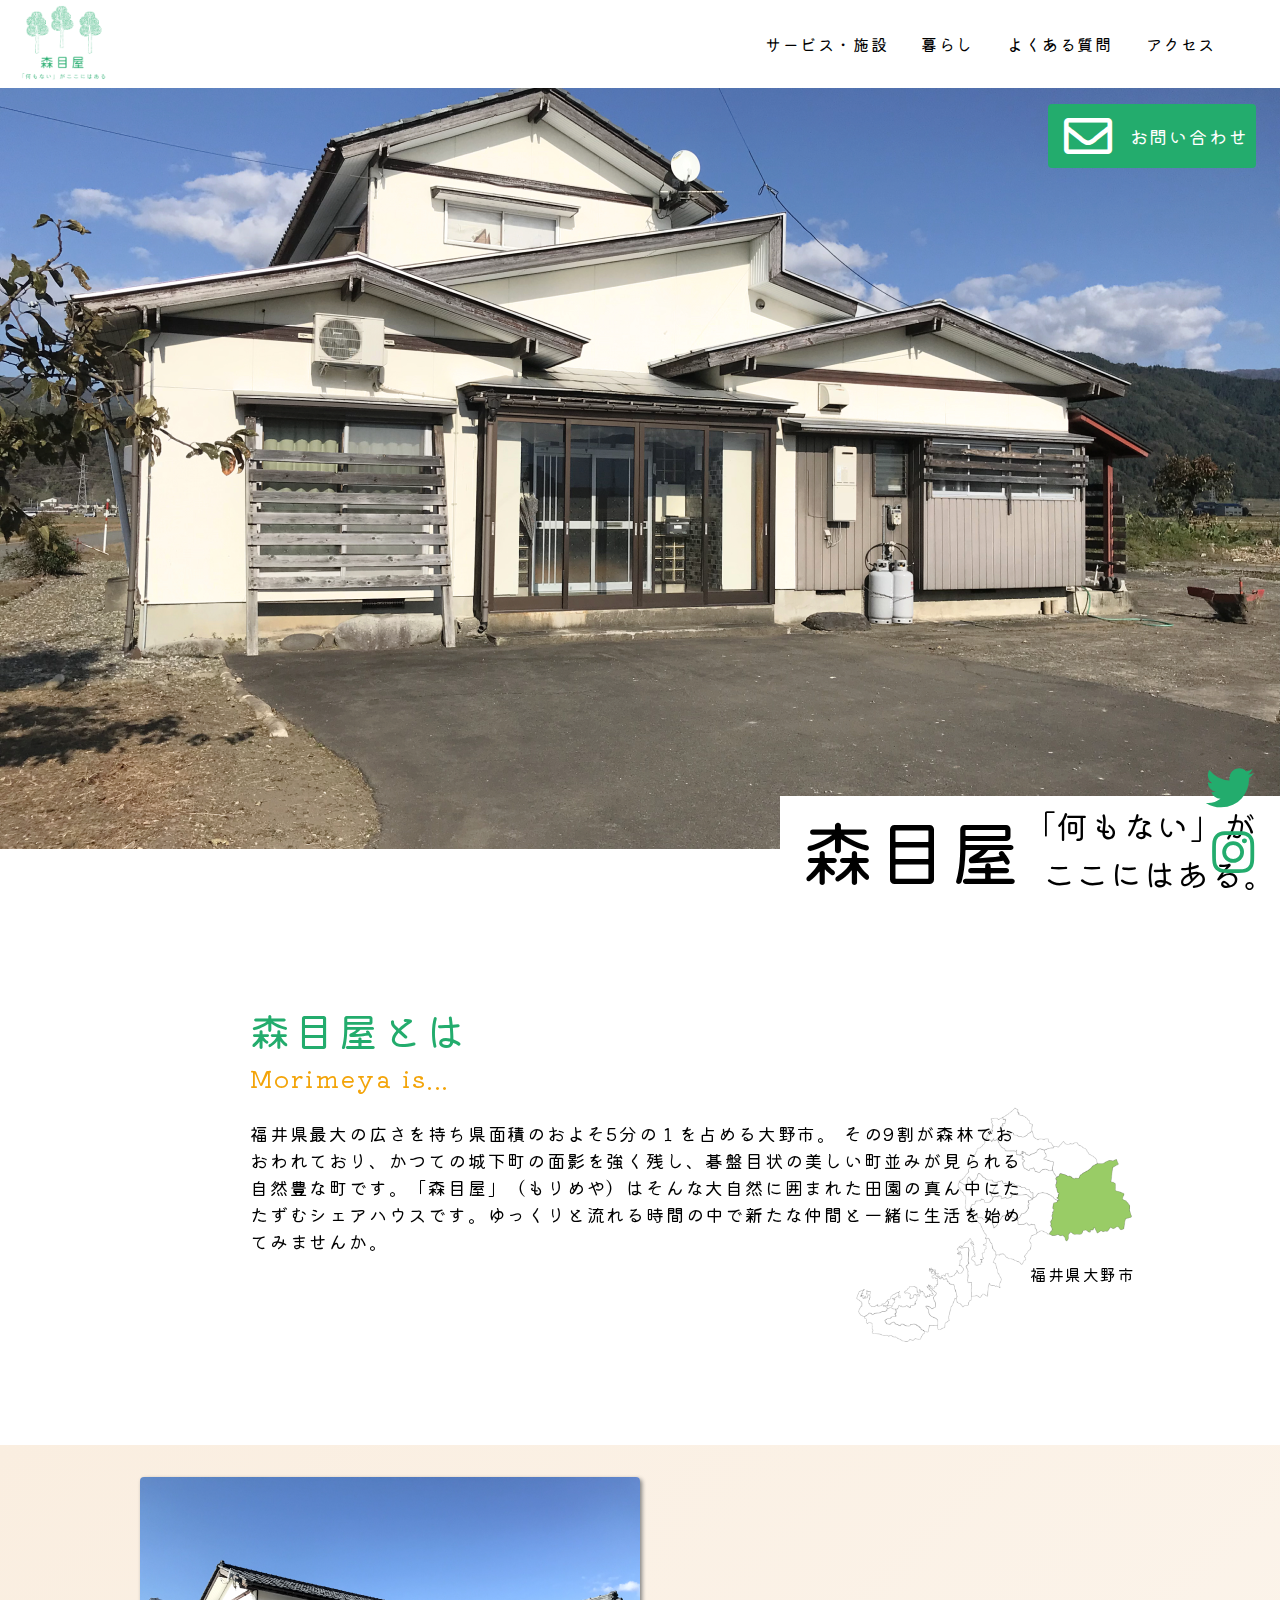
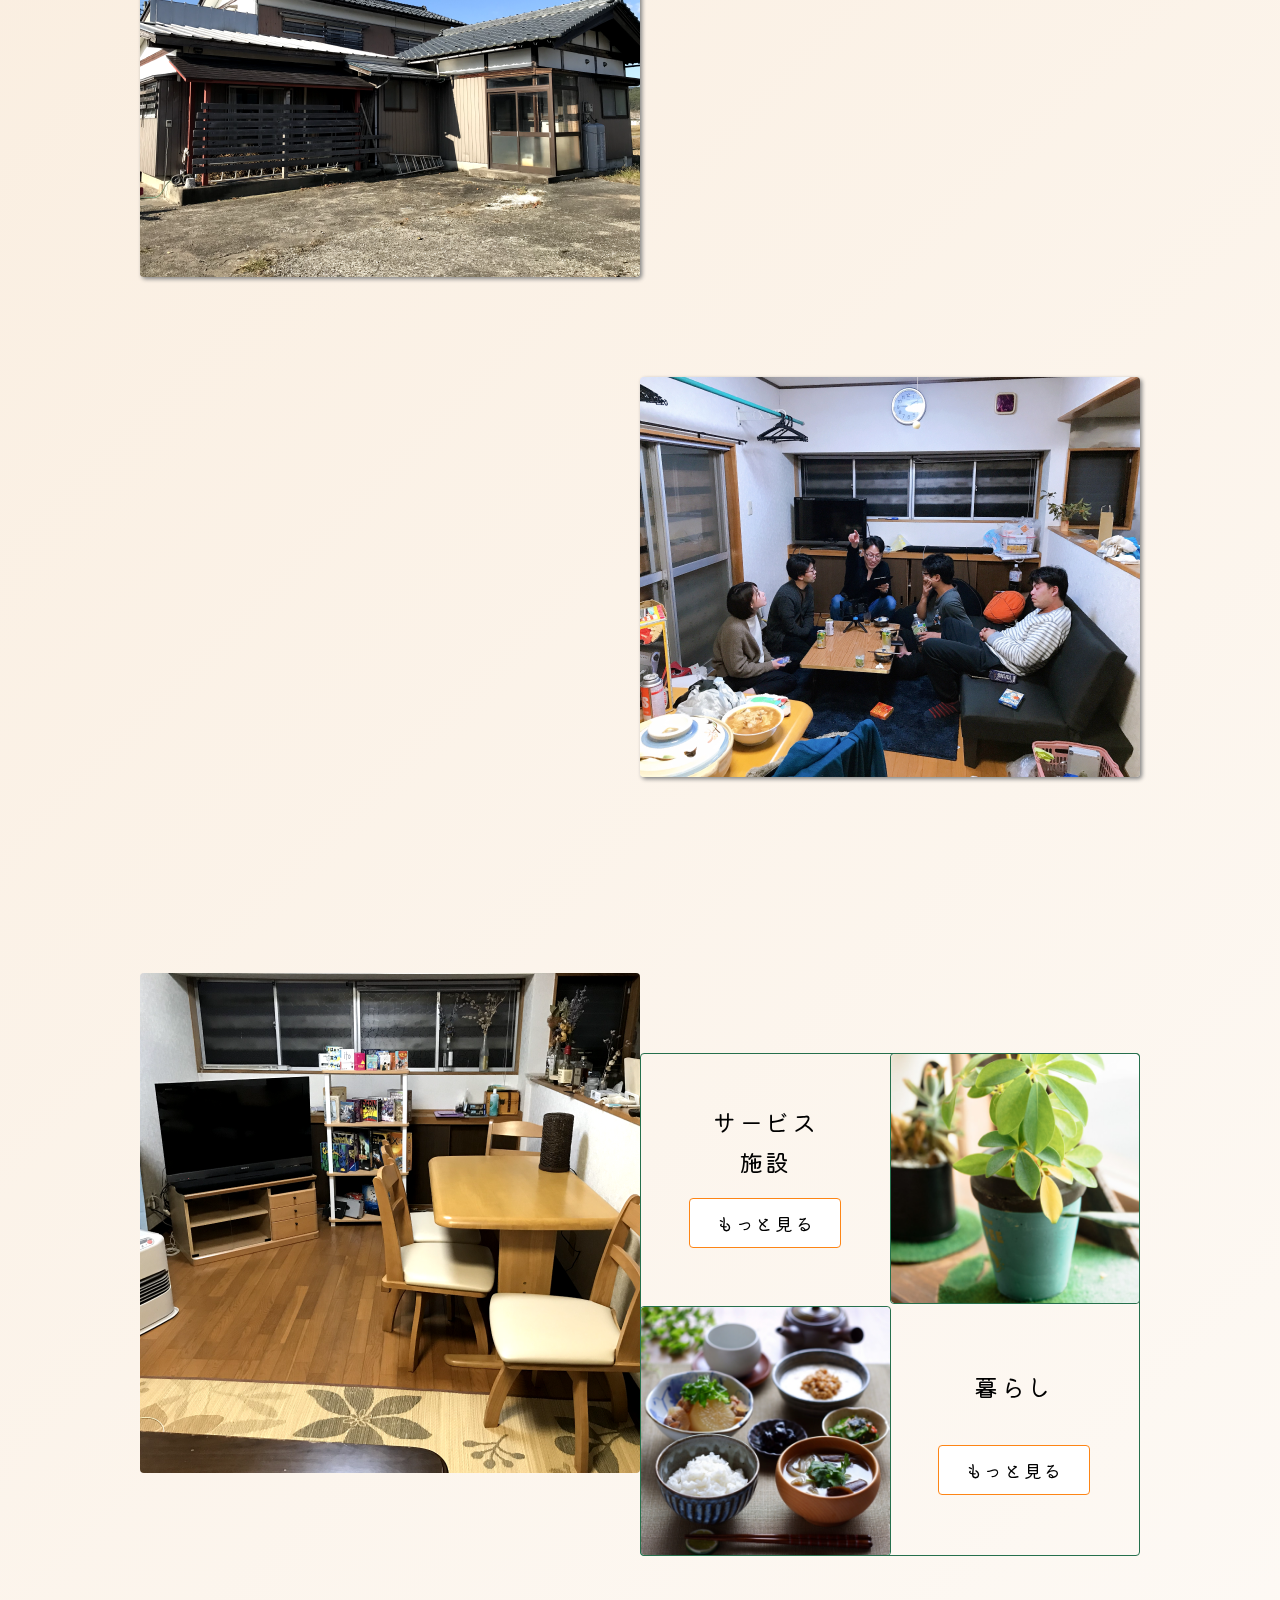
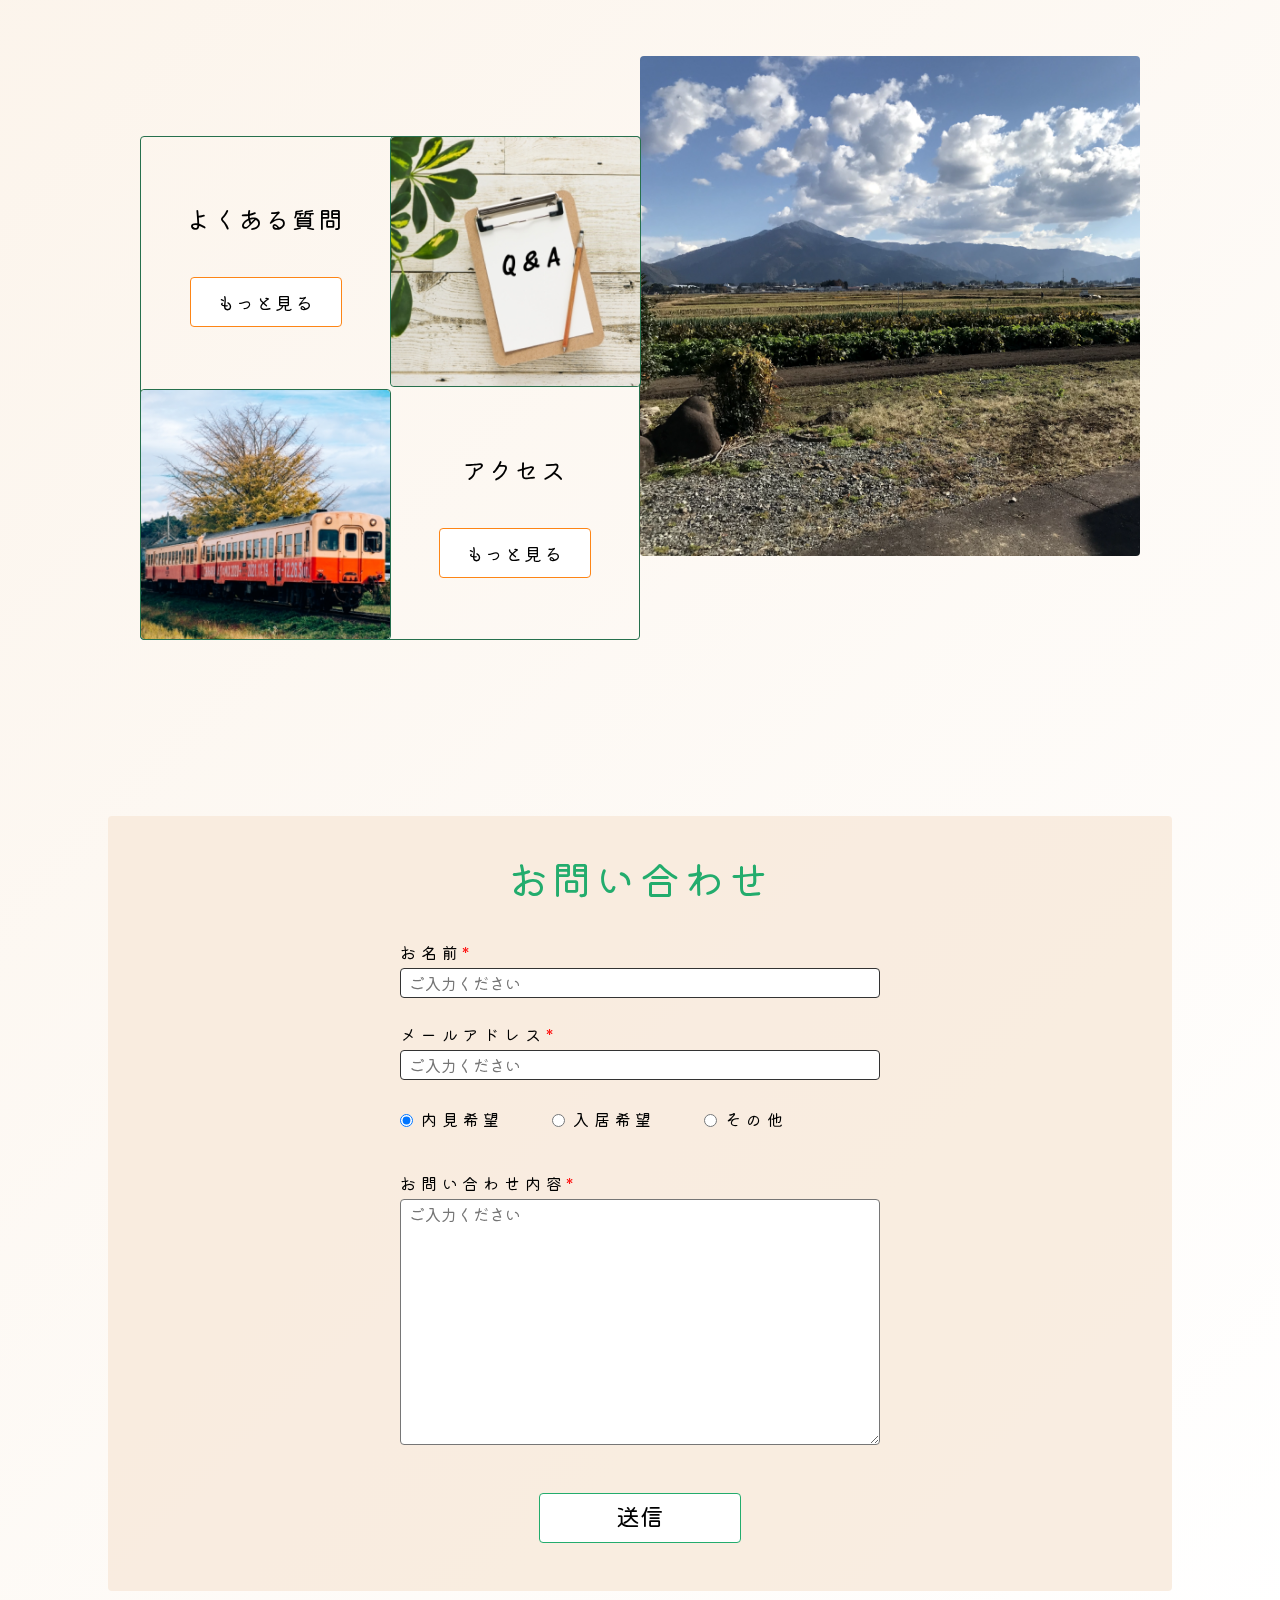
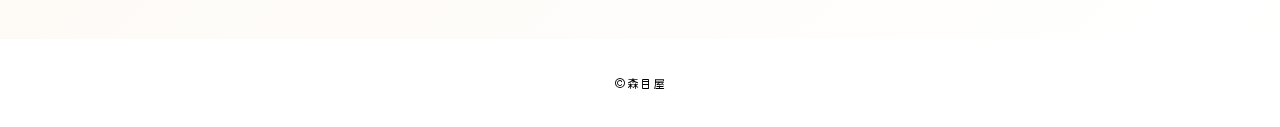
==== commit d5d84831: "60 push" ====
--- a/index.html
+++ b/index.html
@@ -4,7 +4,9 @@
     <meta charset="UTF-8" />
     <meta http-equiv="X-UA-Compatible" content="IE=edge" />
     <meta name="viewport" content="width=device-width, initial-scale=1.0" />
-    <title>森目屋 「何もない」がここにはある。</title>
+    <title>
+      森目屋 「何もない」がここにはある。| シェアハウス 福井県大野市
+    </title>
     <link rel="stylesheet" href="css/style.css" />
     <link
       href="https://use.fontawesome.com/releases/v5.6.1/css/all.css"
@@ -75,8 +77,12 @@
       <a href="#contact" class="contact-btn-sp">
         <i class="far fa-envelope fa-2x"></i>
       </a>
-      <a href="#" class="sns-icon-twitter"><i class="fab fa-twitter"></i></a>
-      <a href="#" class="sns-icon-instagram"
+      <a href="https://twitter.com/morimeya?s=11" class="sns-icon-twitter"
+        ><i class="fab fa-twitter"></i
+      ></a>
+      <a
+        href="https://www.instagram.com/morimeya_sherehouse/?utm_source=qr"
+        class="sns-icon-instagram"
         ><i class="fab fa-instagram"></i
       ></a>
     </header>
--- a/css/style.css
+++ b/css/style.css
@@ -1217,8 +1217,18 @@
 }
 
 .concept .concept-box1 img {
-  width: 100%;
-  border-radius: 4px;
+  width: 500px;
+  border-radius: 4px;
+  margin-right: 16px;
+  -webkit-box-shadow: 2px 2px 4px gray;
+          box-shadow: 2px 2px 4px gray;
+}
+
+@media screen and (max-width: 1050px) {
+  .concept .concept-box1 img {
+    width: 100%;
+    margin-right: 0;
+  }
 }
 
 .concept .concept-box1 .content-box1-overlay {
@@ -1323,6 +1333,8 @@
           order: 2;
   width: 500px;
   border-radius: 4px;
+  -webkit-box-shadow: 2px 2px 4px gray;
+          box-shadow: 2px 2px 4px gray;
 }
 
 @media screen and (max-width: 1050px) {
@@ -1500,11 +1512,13 @@
   transition: transform ease 0.3s, -webkit-transform ease 0.3s;
 }
 
-.main-content a:hover {
+.main-content a:hover,
+.main-content a :focus {
   color: #fff;
 }
 
-.main-content a:hover::before {
+.main-content a:hover::before,
+.main-content a :focus::before {
   -webkit-transform-origin: 0% 50%;
           transform-origin: 0% 50%;
   -webkit-transform: scaleX(1);
@@ -2418,16 +2432,13 @@
 
 .rooms .rooms-photo-box {
   margin: 64px auto 0;
-  max-width: 1200px;
+  max-width: 1000px;
   display: -ms-grid;
   display: grid;
   -ms-grid-columns: 1fr 1fr;
       grid-template-columns: 1fr 1fr;
   -ms-grid-rows: 1fr 1fr;
       grid-template-rows: 1fr 1fr;
-  row-gap: 40px;
-  -webkit-column-gap: 40px;
-          column-gap: 40px;
   -webkit-box-pack: justify;
       -ms-flex-pack: justify;
           justify-content: space-between;
@@ -2440,9 +2451,6 @@
   .rooms .rooms-photo-box {
     padding-right: 40px;
     padding-left: 40px;
-    -webkit-column-gap: 24px;
-            column-gap: 24px;
-    row-gap: 24px;
   }
 }
 
@@ -2450,18 +2458,12 @@
   .rooms .rooms-photo-box {
     padding-right: 24px;
     padding-left: 24px;
-    -webkit-column-gap: 24px;
-            column-gap: 24px;
-    row-gap: 24px;
     margin-top: 32px;
   }
 }
 
 @media screen and (max-width: 375px) {
   .rooms .rooms-photo-box {
-    -webkit-column-gap: 16px;
-            column-gap: 16px;
-    row-gap: 16px;
     margin-top: 32px;
     padding-right: 16px;
     padding-left: 16px;
@@ -2469,33 +2471,200 @@
 }
 
 .rooms .rooms-photo-box .room-grid1 {
+  -webkit-box-sizing: border-box;
+          box-sizing: border-box;
   -ms-grid-column: 1;
   -ms-grid-column-span: 1;
   grid-column: 1/2;
   -ms-grid-row: 1;
   -ms-grid-row-span: 2;
   grid-row: 1/3;
+  border: 5px solid #eee;
+  /* 線の太さ・種類・色 */
+  margin: 5px;
+  /* 外側の余白 */
+  padding: 5px;
+  /* 内側の余白 */
+  position: relative;
+  z-index: 0;
+  border-radius: 4px;
+  background-color: #fff;
+}
+
+@media screen and (max-width: 375px) {
+  .rooms .rooms-photo-box .room-grid1 {
+    border: 3px solid #eee;
+    /* 線の太さ・種類・色 */
+    margin: 3px;
+    /* 外側の余白 */
+    padding: 3px;
+    /* 内側の余白 */
+  }
+}
+
+.rooms .rooms-photo-box .room-grid1::before {
+  border-top: 5px solid #23ac6d;
+  /* 一部だけ異なる線の太さ・種類・色 */
+  border-left: 5px solid #23ac6d;
+  /* 一部だけ異なる線の太さ・種類・色 */
+  content: "";
+  display: block;
+  position: absolute;
+  top: -5px;
+  left: -5px;
+  width: 20px;
+  height: 20px;
+  z-index: 1;
+  border-radius: 4px;
+}
+
+@media screen and (max-width: 375px) {
+  .rooms .rooms-photo-box .room-grid1::before {
+    border-top: 3px solid #23ac6d;
+    /* 一部だけ異なる線の太さ・種類・色 */
+    border-left: 3px solid #23ac6d;
+    /* 一部だけ異なる線の太さ・種類・色 */
+    top: -3px;
+    width: 10px;
+    height: 10px;
+  }
+}
+
+.rooms .rooms-photo-box .room-grid1 .room-grid1-s {
   width: 100%;
+  height: 100%;
 }
 
 .rooms .rooms-photo-box .room-grid2 {
+  -webkit-box-sizing: border-box;
+          box-sizing: border-box;
   -ms-grid-column: 2;
   -ms-grid-column-span: 1;
   grid-column: 2/3;
   -ms-grid-row: 1;
   -ms-grid-row-span: 1;
   grid-row: 1/2;
+  max-width: 488px;
+  border: 5px solid #eee;
+  /* 線の太さ・種類・色 */
+  margin: 5px;
+  /* 外側の余白 */
+  padding: 5px;
+  /* 内側の余白 */
+  position: relative;
+  z-index: 0;
+  border-radius: 4px;
+  background-color: #fff;
+}
+
+@media screen and (max-width: 375px) {
+  .rooms .rooms-photo-box .room-grid2 {
+    border: 3px solid #eee;
+    /* 線の太さ・種類・色 */
+    margin: 3px;
+    /* 外側の余白 */
+    padding: 3px;
+    /* 内側の余白 */
+  }
+}
+
+.rooms .rooms-photo-box .room-grid2::before {
+  border-top: 5px solid #23ac6d;
+  /* 一部だけ異なる線の太さ・種類・色 */
+  border-left: 5px solid #23ac6d;
+  /* 一部だけ異なる線の太さ・種類・色 */
+  content: "";
+  display: block;
+  position: absolute;
+  top: -5px;
+  left: -5px;
+  width: 20px;
+  height: 20px;
+  z-index: 1;
+  border-radius: 4px;
+}
+
+@media screen and (max-width: 375px) {
+  .rooms .rooms-photo-box .room-grid2::before {
+    border-top: 3px solid #23ac6d;
+    /* 一部だけ異なる線の太さ・種類・色 */
+    border-left: 3px solid #23ac6d;
+    /* 一部だけ異なる線の太さ・種類・色 */
+    top: -3px;
+    width: 10px;
+    height: 10px;
+  }
+}
+
+.rooms .rooms-photo-box .room-grid2 .room-grid2-s {
   width: 100%;
+  height: 100%;
 }
 
 .rooms .rooms-photo-box .room-grid3 {
+  -webkit-box-sizing: border-box;
+          box-sizing: border-box;
   -ms-grid-column: 2;
   -ms-grid-column-span: 1;
   grid-column: 2/3;
   -ms-grid-row: 2;
   -ms-grid-row-span: 1;
   grid-row: 2/3;
+  max-width: 488px;
+  border: 5px solid #eee;
+  /* 線の太さ・種類・色 */
+  margin: 5px;
+  /* 外側の余白 */
+  padding: 5px;
+  /* 内側の余白 */
+  position: relative;
+  z-index: 0;
+  border-radius: 4px;
+  background-color: #fff;
+}
+
+@media screen and (max-width: 375px) {
+  .rooms .rooms-photo-box .room-grid3 {
+    border: 3px solid #eee;
+    /* 線の太さ・種類・色 */
+    margin: 3px;
+    /* 外側の余白 */
+    padding: 3px;
+    /* 内側の余白 */
+  }
+}
+
+.rooms .rooms-photo-box .room-grid3::before {
+  border-top: 5px solid #23ac6d;
+  /* 一部だけ異なる線の太さ・種類・色 */
+  border-left: 5px solid #23ac6d;
+  /* 一部だけ異なる線の太さ・種類・色 */
+  content: "";
+  display: block;
+  position: absolute;
+  top: -5px;
+  left: -5px;
+  width: 20px;
+  height: 20px;
+  z-index: 1;
+  border-radius: 4px;
+}
+
+@media screen and (max-width: 375px) {
+  .rooms .rooms-photo-box .room-grid3::before {
+    border-top: 3px solid #23ac6d;
+    /* 一部だけ異なる線の太さ・種類・色 */
+    border-left: 3px solid #23ac6d;
+    /* 一部だけ異なる線の太さ・種類・色 */
+    top: -3px;
+    width: 10px;
+    height: 10px;
+  }
+}
+
+.rooms .rooms-photo-box .room-grid3 .room-grid3-s {
   width: 100%;
+  height: 100%;
 }
 
 .rooms .rooms-photo-box .room-grid-sp1 {
@@ -2557,12 +2726,12 @@
 }
 
 .rooms .rooms-text .rooms-text-box .rooms-text-box-index {
-  margin-left: -104px;
+  margin-left: -40px;
+  margin-top: -8px;
 }
 
 @media screen and (max-width: 1250px) {
   .rooms .rooms-text .rooms-text-box .rooms-text-box-index {
-    margin-left: -64px;
     margin-right: 0;
   }
 }
@@ -2571,6 +2740,7 @@
   .rooms .rooms-text .rooms-text-box .rooms-text-box-index {
     margin-left: 0;
     margin-right: 0;
+    margin-top: 0;
   }
 }
 
@@ -2588,12 +2758,7 @@
 
 .rooms .rooms-text .rooms-text-box h6 {
   margin-top: 32px;
-}
-
-@media screen and (max-width: 1250px) {
-  .rooms .rooms-text .rooms-text-box h6 {
-    font-size: 20px;
-  }
+  font-size: 20px;
 }
 
 .rooms .rooms-text .rooms-text-box p {
@@ -2702,25 +2867,19 @@
 
 .common-space .common-space-photo-box {
   margin: 64px auto 0;
-  max-width: 1200px;
+  max-width: 1000px;
   display: -ms-grid;
   display: grid;
   -ms-grid-columns: 1fr 1fr 1fr 1fr 1fr 1fr;
       grid-template-columns: 1fr 1fr 1fr 1fr 1fr 1fr;
   -ms-grid-rows: 1fr 1fr;
       grid-template-rows: 1fr 1fr;
-  -webkit-column-gap: 40px;
-          column-gap: 40px;
-  row-gap: 40px;
 }
 
 @media screen and (max-width: 1250px) {
   .common-space .common-space-photo-box {
     padding-right: 40px;
     padding-left: 40px;
-    -webkit-column-gap: 24px;
-            column-gap: 24px;
-    row-gap: 24px;
   }
 }
 
@@ -2728,22 +2887,20 @@
   .common-space .common-space-photo-box {
     padding-right: 24px;
     padding-left: 24px;
-    -webkit-column-gap: 24px;
-            column-gap: 24px;
-    row-gap: 24px;
     margin-top: 32px;
   }
 }
 
 @media screen and (max-width: 375px) {
   .common-space .common-space-photo-box {
-    -webkit-column-gap: 16px;
-            column-gap: 16px;
-    row-gap: 16px;
     margin-top: 32px;
     padding-right: 16px;
     padding-left: 16px;
   }
+}
+
+.common-space .common-space-photo-box .grid-child {
+  border-radius: 4px;
 }
 
 .common-space .common-space-photo-box .grid-child1 {
@@ -2753,7 +2910,60 @@
   -ms-grid-row: 1;
   -ms-grid-row-span: 1;
   grid-row: 1/2;
+  border: 5px solid #eee;
+  /* 線の太さ・種類・色 */
+  margin: 5px;
+  /* 外側の余白 */
+  padding: 5px;
+  /* 内側の余白 */
+  position: relative;
+  z-index: 0;
+  border-radius: 4px;
+  background-color: #fff;
+}
+
+@media screen and (max-width: 375px) {
+  .common-space .common-space-photo-box .grid-child1 {
+    border: 3px solid #eee;
+    /* 線の太さ・種類・色 */
+    margin: 3px;
+    /* 外側の余白 */
+    padding: 3px;
+    /* 内側の余白 */
+  }
+}
+
+.common-space .common-space-photo-box .grid-child1::before {
+  border-top: 5px solid #23ac6d;
+  /* 一部だけ異なる線の太さ・種類・色 */
+  border-left: 5px solid #23ac6d;
+  /* 一部だけ異なる線の太さ・種類・色 */
+  content: "";
+  display: block;
+  position: absolute;
+  top: -5px;
+  left: -5px;
+  width: 20px;
+  height: 20px;
+  z-index: 1;
+  border-radius: 4px;
+}
+
+@media screen and (max-width: 375px) {
+  .common-space .common-space-photo-box .grid-child1::before {
+    border-top: 3px solid #23ac6d;
+    /* 一部だけ異なる線の太さ・種類・色 */
+    border-left: 3px solid #23ac6d;
+    /* 一部だけ異なる線の太さ・種類・色 */
+    top: -3px;
+    width: 10px;
+    height: 10px;
+  }
+}
+
+.common-space .common-space-photo-box .grid-child1 .grid-child1-s {
   width: 100%;
+  height: 100%;
 }
 
 .common-space .common-space-photo-box .grid-child2 {
@@ -2763,7 +2973,60 @@
   -ms-grid-row: 1;
   -ms-grid-row-span: 1;
   grid-row: 1/2;
+  border: 5px solid #eee;
+  /* 線の太さ・種類・色 */
+  margin: 5px;
+  /* 外側の余白 */
+  padding: 5px;
+  /* 内側の余白 */
+  position: relative;
+  z-index: 0;
+  border-radius: 4px;
+  background-color: #fff;
+}
+
+@media screen and (max-width: 375px) {
+  .common-space .common-space-photo-box .grid-child2 {
+    border: 3px solid #eee;
+    /* 線の太さ・種類・色 */
+    margin: 3px;
+    /* 外側の余白 */
+    padding: 3px;
+    /* 内側の余白 */
+  }
+}
+
+.common-space .common-space-photo-box .grid-child2::before {
+  border-top: 5px solid #23ac6d;
+  /* 一部だけ異なる線の太さ・種類・色 */
+  border-left: 5px solid #23ac6d;
+  /* 一部だけ異なる線の太さ・種類・色 */
+  content: "";
+  display: block;
+  position: absolute;
+  top: -5px;
+  left: -5px;
+  width: 20px;
+  height: 20px;
+  z-index: 1;
+  border-radius: 4px;
+}
+
+@media screen and (max-width: 375px) {
+  .common-space .common-space-photo-box .grid-child2::before {
+    border-top: 3px solid #23ac6d;
+    /* 一部だけ異なる線の太さ・種類・色 */
+    border-left: 3px solid #23ac6d;
+    /* 一部だけ異なる線の太さ・種類・色 */
+    top: -3px;
+    width: 10px;
+    height: 10px;
+  }
+}
+
+.common-space .common-space-photo-box .grid-child2 .grid-child2-s {
   width: 100%;
+  height: 100%;
 }
 
 .common-space .common-space-photo-box .grid-child3 {
@@ -2773,7 +3036,60 @@
   -ms-grid-row: 2;
   -ms-grid-row-span: 1;
   grid-row: 2/3;
+  border: 5px solid #eee;
+  /* 線の太さ・種類・色 */
+  margin: 5px;
+  /* 外側の余白 */
+  padding: 5px;
+  /* 内側の余白 */
+  position: relative;
+  z-index: 0;
+  border-radius: 4px;
+  background-color: #fff;
+}
+
+@media screen and (max-width: 375px) {
+  .common-space .common-space-photo-box .grid-child3 {
+    border: 3px solid #eee;
+    /* 線の太さ・種類・色 */
+    margin: 3px;
+    /* 外側の余白 */
+    padding: 3px;
+    /* 内側の余白 */
+  }
+}
+
+.common-space .common-space-photo-box .grid-child3::before {
+  border-top: 5px solid #23ac6d;
+  /* 一部だけ異なる線の太さ・種類・色 */
+  border-left: 5px solid #23ac6d;
+  /* 一部だけ異なる線の太さ・種類・色 */
+  content: "";
+  display: block;
+  position: absolute;
+  top: -5px;
+  left: -5px;
+  width: 20px;
+  height: 20px;
+  z-index: 1;
+  border-radius: 4px;
+}
+
+@media screen and (max-width: 375px) {
+  .common-space .common-space-photo-box .grid-child3::before {
+    border-top: 3px solid #23ac6d;
+    /* 一部だけ異なる線の太さ・種類・色 */
+    border-left: 3px solid #23ac6d;
+    /* 一部だけ異なる線の太さ・種類・色 */
+    top: -3px;
+    width: 10px;
+    height: 10px;
+  }
+}
+
+.common-space .common-space-photo-box .grid-child3 .grid-child3-s {
   width: 100%;
+  height: 100%;
 }
 
 .common-space .common-space-photo-box .grid-child4 {
@@ -2783,7 +3099,60 @@
   -ms-grid-row: 2;
   -ms-grid-row-span: 1;
   grid-row: 2/3;
+  border: 5px solid #eee;
+  /* 線の太さ・種類・色 */
+  margin: 5px;
+  /* 外側の余白 */
+  padding: 5px;
+  /* 内側の余白 */
+  position: relative;
+  z-index: 0;
+  border-radius: 4px;
+  background-color: #fff;
+}
+
+@media screen and (max-width: 375px) {
+  .common-space .common-space-photo-box .grid-child4 {
+    border: 3px solid #eee;
+    /* 線の太さ・種類・色 */
+    margin: 3px;
+    /* 外側の余白 */
+    padding: 3px;
+    /* 内側の余白 */
+  }
+}
+
+.common-space .common-space-photo-box .grid-child4::before {
+  border-top: 5px solid #23ac6d;
+  /* 一部だけ異なる線の太さ・種類・色 */
+  border-left: 5px solid #23ac6d;
+  /* 一部だけ異なる線の太さ・種類・色 */
+  content: "";
+  display: block;
+  position: absolute;
+  top: -5px;
+  left: -5px;
+  width: 20px;
+  height: 20px;
+  z-index: 1;
+  border-radius: 4px;
+}
+
+@media screen and (max-width: 375px) {
+  .common-space .common-space-photo-box .grid-child4::before {
+    border-top: 3px solid #23ac6d;
+    /* 一部だけ異なる線の太さ・種類・色 */
+    border-left: 3px solid #23ac6d;
+    /* 一部だけ異なる線の太さ・種類・色 */
+    top: -3px;
+    width: 10px;
+    height: 10px;
+  }
+}
+
+.common-space .common-space-photo-box .grid-child4 .grid-child4-s {
   width: 100%;
+  height: 100%;
 }
 
 .common-space .common-space-photo-box .grid-child5 {
@@ -2793,7 +3162,60 @@
   -ms-grid-row: 2;
   -ms-grid-row-span: 1;
   grid-row: 2/3;
+  border: 5px solid #eee;
+  /* 線の太さ・種類・色 */
+  margin: 5px;
+  /* 外側の余白 */
+  padding: 5px;
+  /* 内側の余白 */
+  position: relative;
+  z-index: 0;
+  border-radius: 4px;
+  background-color: #fff;
+}
+
+@media screen and (max-width: 375px) {
+  .common-space .common-space-photo-box .grid-child5 {
+    border: 3px solid #eee;
+    /* 線の太さ・種類・色 */
+    margin: 3px;
+    /* 外側の余白 */
+    padding: 3px;
+    /* 内側の余白 */
+  }
+}
+
+.common-space .common-space-photo-box .grid-child5::before {
+  border-top: 5px solid #23ac6d;
+  /* 一部だけ異なる線の太さ・種類・色 */
+  border-left: 5px solid #23ac6d;
+  /* 一部だけ異なる線の太さ・種類・色 */
+  content: "";
+  display: block;
+  position: absolute;
+  top: -5px;
+  left: -5px;
+  width: 20px;
+  height: 20px;
+  z-index: 1;
+  border-radius: 4px;
+}
+
+@media screen and (max-width: 375px) {
+  .common-space .common-space-photo-box .grid-child5::before {
+    border-top: 3px solid #23ac6d;
+    /* 一部だけ異なる線の太さ・種類・色 */
+    border-left: 3px solid #23ac6d;
+    /* 一部だけ異なる線の太さ・種類・色 */
+    top: -3px;
+    width: 10px;
+    height: 10px;
+  }
+}
+
+.common-space .common-space-photo-box .grid-child5 .grid-child5-s {
   width: 100%;
+  height: 100%;
 }
 
 .common-space .common-space-text {
@@ -2839,12 +3261,12 @@
 }
 
 .common-space .common-space-text .common-space-text-box .common-space-text-box-index {
-  margin-left: -80px;
+  margin-left: -35px;
+  margin-top: -8px;
 }
 
 @media screen and (max-width: 1250px) {
   .common-space .common-space-text .common-space-text-box .common-space-text-box-index {
-    margin-left: -64px;
     margin-right: 0;
   }
 }
@@ -2853,6 +3275,7 @@
   .common-space .common-space-text .common-space-text-box .common-space-text-box-index {
     margin-left: 0;
     margin-right: 0;
+    margin-top: 0px;
   }
 }
 
@@ -2880,12 +3303,7 @@
 
 .common-space .common-space-text .common-space-text-box h6 {
   margin-top: 32px;
-}
-
-@media screen and (max-width: 1250px) {
-  .common-space .common-space-text .common-space-text-box h6 {
-    font-size: 20px;
-  }
+  font-size: 20px;
 }
 
 .common-space .common-space-text .common-space-text-box p {
@@ -3039,13 +3457,13 @@
 
 .living .living-content-box1 .living-text-box {
   max-width: 640px;
-  margin-top: 64px;
+  margin-top: 75px;
   margin-right: -160px;
   background-color: #faeee0;
   border-radius: 4px;
   padding-left: 16px;
   padding-right: 16px;
-  height: 212px;
+  height: 180px;
   -webkit-box-shadow: 5px 2px 2px #e7e7e7;
           box-shadow: 5px 2px 2px #e7e7e7;
 }
@@ -3103,6 +3521,8 @@
   -webkit-box-ordinal-group: 3;
       -ms-flex-order: 2;
           order: 2;
+  -webkit-box-shadow: 2px 2px 4px gray;
+          box-shadow: 2px 2px 4px gray;
 }
 
 @media screen and (max-width: 700px) {
@@ -3154,7 +3574,7 @@
 
 .living .living-content-box2 .living-text-box {
   max-width: 640px;
-  margin-top: 64px;
+  margin-top: 75px;
   margin-left: -160px;
   background-color: #f1f1f1;
   border-radius: 4px;
@@ -3162,7 +3582,7 @@
   padding-right: 16px;
   -webkit-box-shadow: 5px 2px 2px #e7e7e7;
           box-shadow: 5px 2px 2px #e7e7e7;
-  height: 212px;
+  height: 180px;
 }
 
 @media screen and (max-width: 1000px) {
@@ -3218,6 +3638,8 @@
 
 .living .living-content-box2 img {
   z-index: -1;
+  -webkit-box-shadow: 2px 2px 4px gray;
+          box-shadow: 2px 2px 4px gray;
 }
 
 @media screen and (max-width: 700px) {
@@ -3269,13 +3691,13 @@
 
 .living .living-content-box3 .living-text-box {
   max-width: 640px;
-  margin-top: 64px;
+  margin-top: 75px;
   margin-right: -160px;
   background-color: #faeee0;
   border-radius: 4px;
   padding-left: 16px;
   padding-right: 16px;
-  height: 212px;
+  height: 180px;
   -webkit-box-shadow: 5px 2px 2px #e7e7e7;
           box-shadow: 5px 2px 2px #e7e7e7;
 }
@@ -3334,6 +3756,8 @@
   -webkit-box-ordinal-group: 3;
       -ms-flex-order: 2;
           order: 2;
+  -webkit-box-shadow: 2px 2px 4px gray;
+          box-shadow: 2px 2px 4px gray;
 }
 
 @media screen and (max-width: 700px) {
@@ -3593,8 +4017,8 @@
 .qa .qa-text-box img {
   position: absolute;
   right: 0px;
-  bottom: -100px;
-  max-width: 613px;
+  bottom: 0px;
+  max-width: 550px;
   z-index: -1;
 }
 
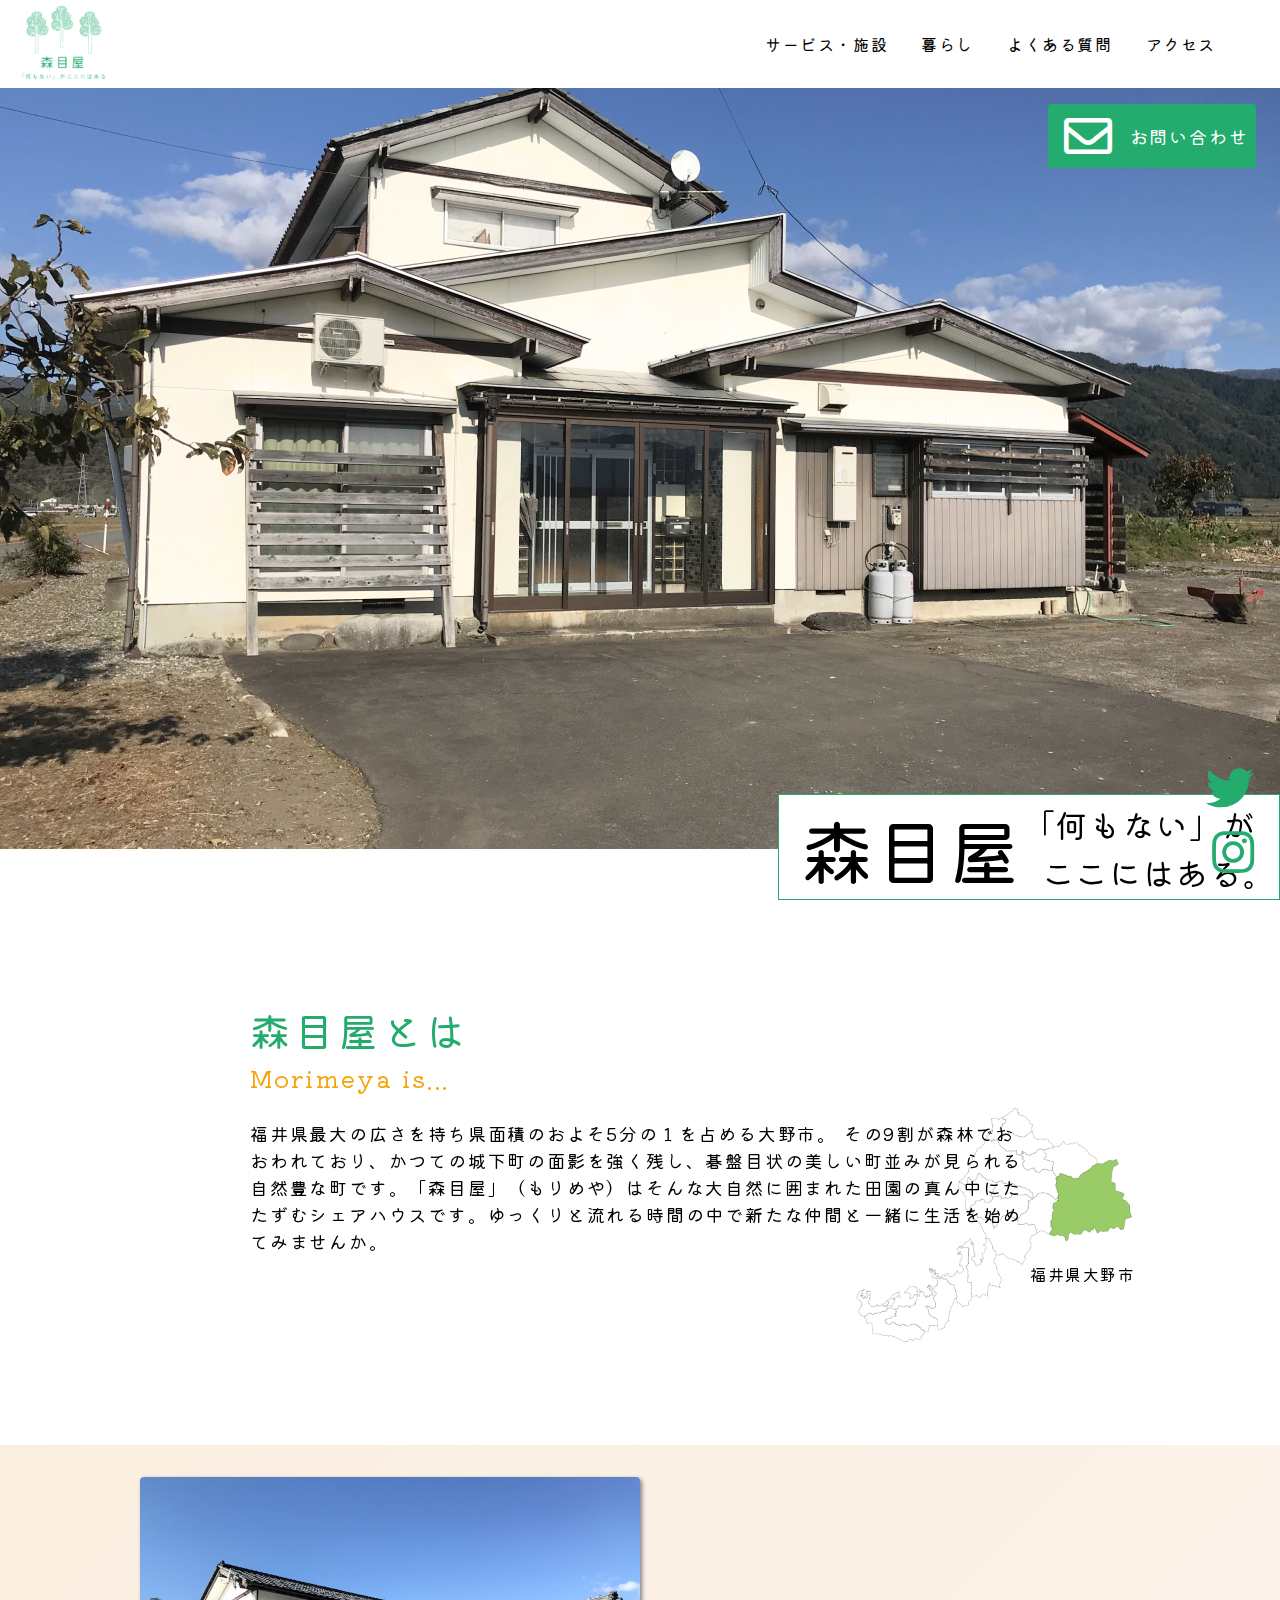
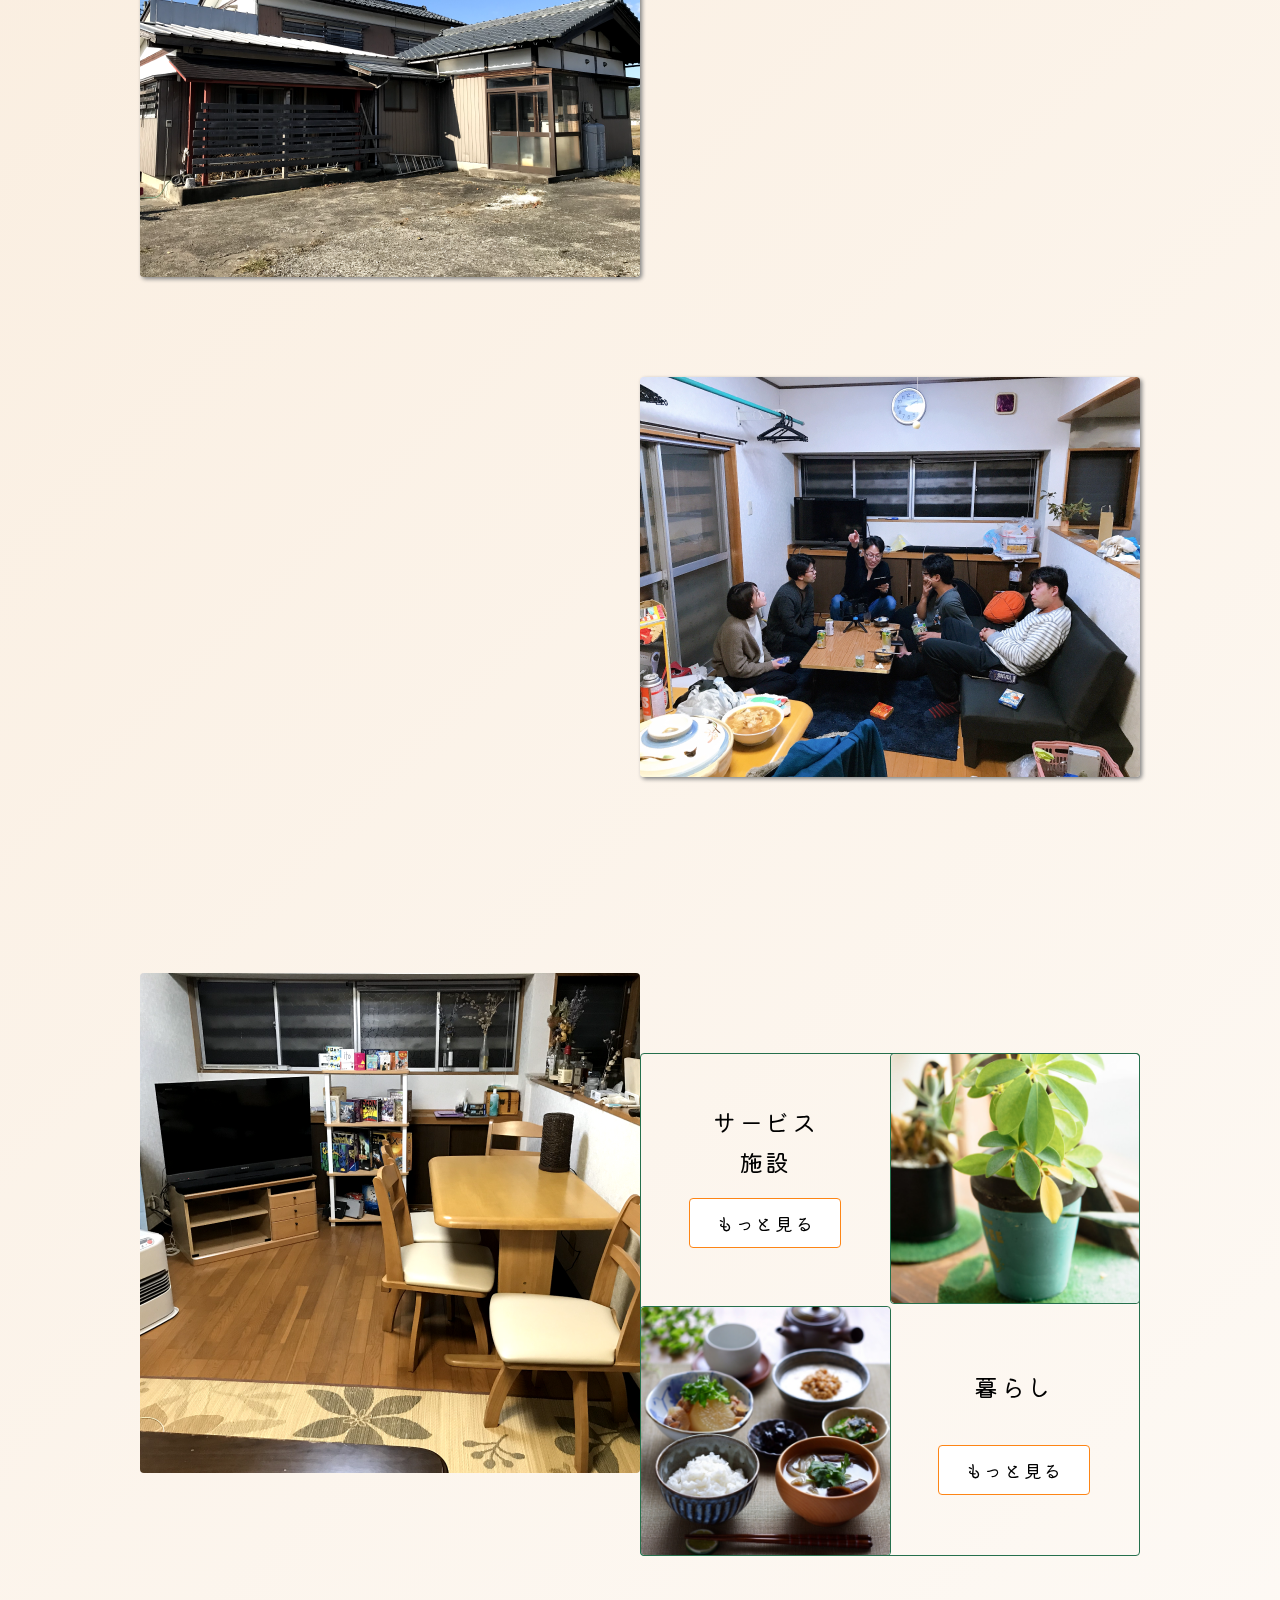
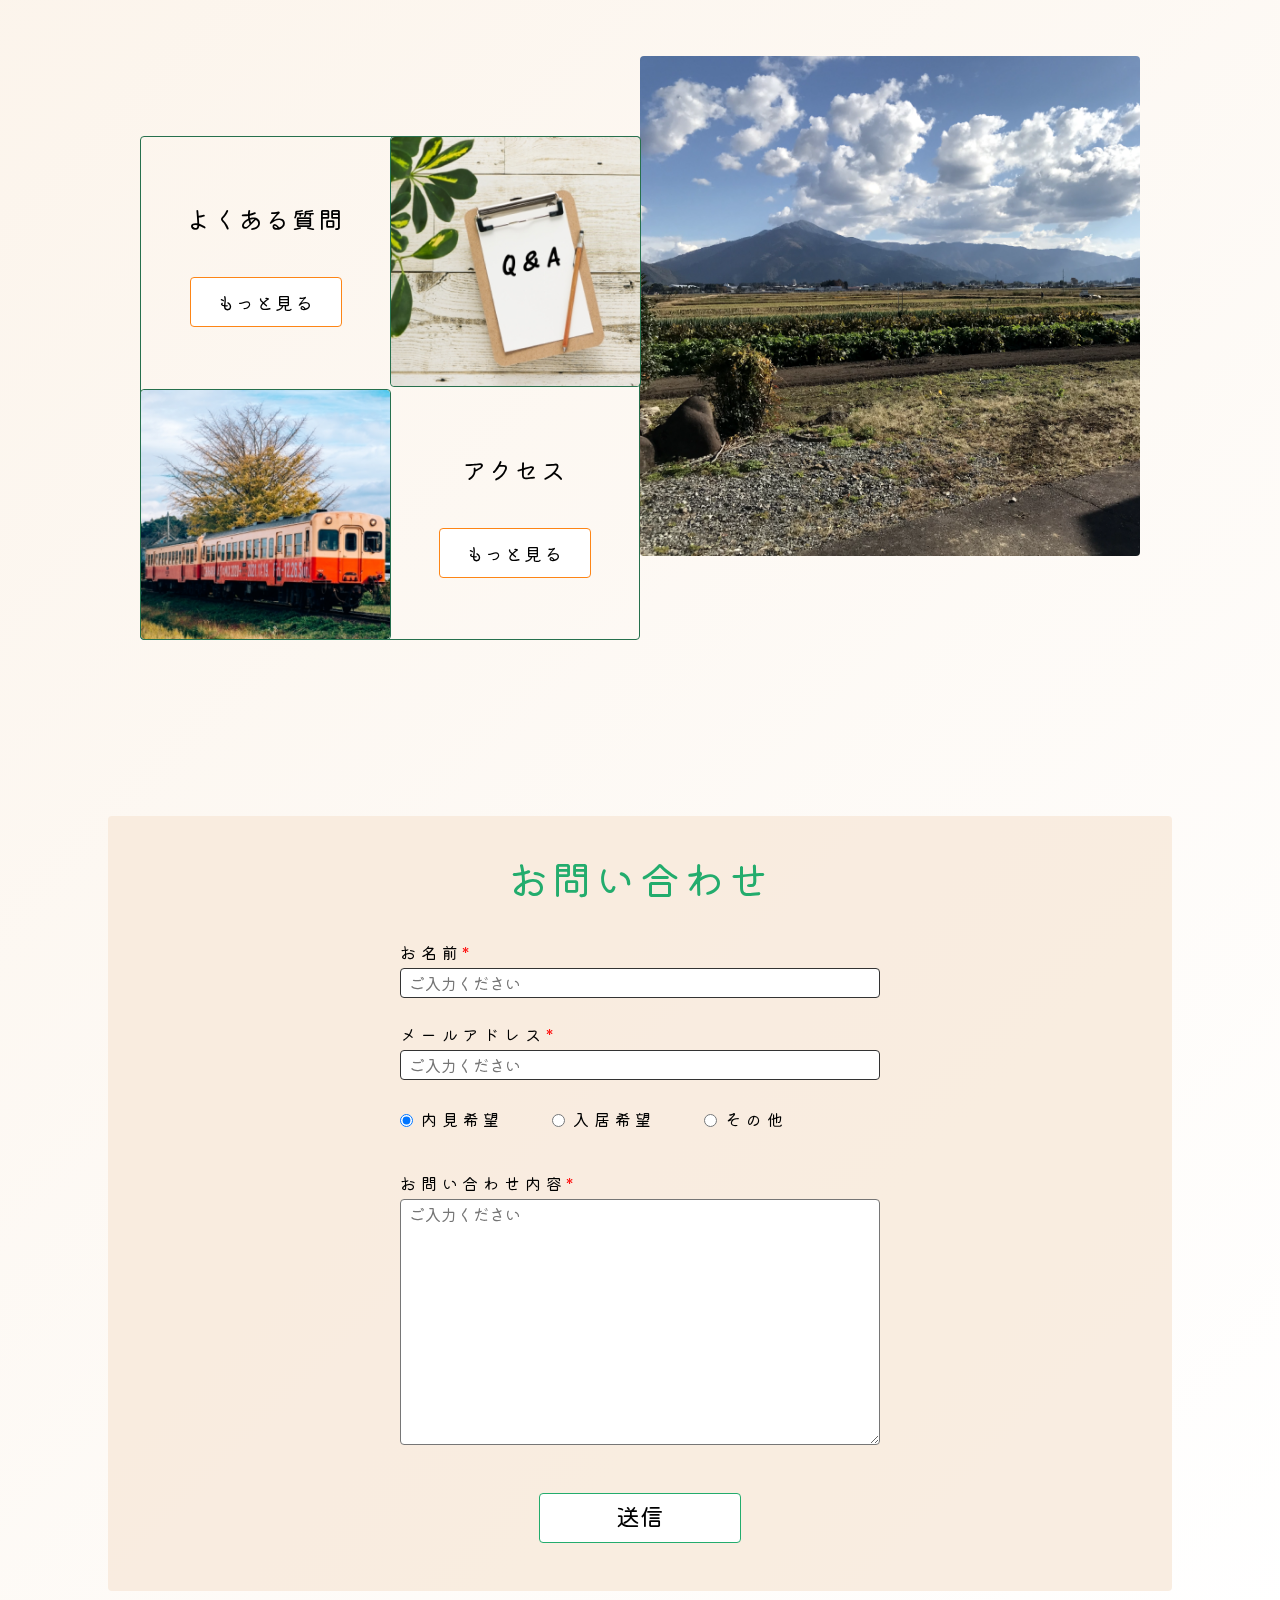
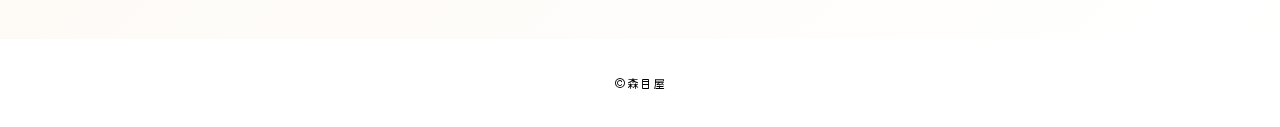
==== commit e71c72ce: "63 push" ====
--- a/index.html
+++ b/index.html
@@ -273,7 +273,7 @@
           <h3>お問い合わせ</h3>
 
           <form
-            action="https://docs.google.com/forms/u/0/d/e/1FAIpQLSeoGkVp5-ufGUsJ4bmEDVM3JPLkpS7FFLXMUc3MlNmCurNfKQ/formResponse"
+            action="https://docs.google.com/forms/u/0/d/e/1FAIpQLSeDmAn7gVtde8AzSvRIoWCLyMdoaQsXO0zgkpv36zp0J3f-TQ/formResponse"
             target="dummyIframe"
             method="post"
             name="myForm"
@@ -285,7 +285,7 @@
               <input
                 type="text"
                 class="test1"
-                name="entry.546141640"
+                name="entry.620825225"
                 placeholder="ご入力ください"
                 required="required"
               />
@@ -308,7 +308,7 @@
                   type="radio"
                   value="内見希望"
                   class="radio-btn-btn"
-                  name="entry.1215509948"
+                  name="entry.1931721748"
                   id="select_radio1"
                   checked
                 /><label for="select_radio1" class="radio-label-text"
@@ -320,7 +320,7 @@
                   type="radio"
                   value="入居希望"
                   class="radio-btn-btn"
-                  name="entry.1215509948"
+                  name="entry.1931721748"
                   id="select_radio2"
                 /><label for="select_radio2" class="radio-label-text"
                   >入居希望</label
@@ -331,7 +331,7 @@
                   type="radio"
                   value="その他"
                   class="radio-btn-btn"
-                  name="entry.1215509948"
+                  name="entry.1931721748"
                   id="select_radio3"
                 /><label for="select_radio3" class="radio-label-text"
                   >その他</label
@@ -346,7 +346,7 @@
                 class="contact-contet"
                 cols="30"
                 rows="10"
-                name="entry.22714849"
+                name="entry.1700667767"
                 placeholder="ご入力ください"
                 required="required"
               ></textarea>
--- a/css/style.css
+++ b/css/style.css
@@ -717,6 +717,7 @@
       -ms-flex-pack: center;
           justify-content: center;
   height: 104px;
+  border: 1px solid #23ac6d;
 }
 
 @media screen and (max-width: 900px) {
@@ -2449,8 +2450,8 @@
 
 @media screen and (max-width: 1250px) {
   .rooms .rooms-photo-box {
-    padding-right: 40px;
-    padding-left: 40px;
+    padding-right: 32px;
+    padding-left: 32px;
   }
 }
 
@@ -2700,18 +2701,27 @@
   max-width: 710px;
   background-color: #faeee0;
   border-radius: 4px;
+  -webkit-box-shadow: 5px 2px 2px #e7e7e7;
+          box-shadow: 5px 2px 2px #e7e7e7;
+}
+
+@media screen and (max-width: 1000px) {
+  .rooms .rooms-text .rooms-text-box {
+    margin-top: 32px;
+  }
+}
+
+.rooms .rooms-text .scroll-animation {
   display: -webkit-box;
   display: -ms-flexbox;
   display: flex;
   -webkit-box-pack: justify;
       -ms-flex-pack: justify;
           justify-content: space-between;
-  -webkit-box-shadow: 5px 2px 2px #e7e7e7;
-          box-shadow: 5px 2px 2px #e7e7e7;
 }
 
 @media screen and (max-width: 1000px) {
-  .rooms .rooms-text .rooms-text-box {
+  .rooms .rooms-text .scroll-animation {
     display: block;
     text-align: center;
     padding-right: 16px;
@@ -2720,48 +2730,48 @@
 }
 
 @media screen and (max-width: 1000px) and (max-width: 375px) {
-  .rooms .rooms-text .rooms-text-box {
+  .rooms .rooms-text .scroll-animation {
     margin-top: 32px;
   }
 }
 
-.rooms .rooms-text .rooms-text-box .rooms-text-box-index {
+.rooms .rooms-text .scroll-animation .rooms-text-box-index {
   margin-left: -40px;
   margin-top: -8px;
 }
 
 @media screen and (max-width: 1250px) {
-  .rooms .rooms-text .rooms-text-box .rooms-text-box-index {
+  .rooms .rooms-text .scroll-animation .rooms-text-box-index {
     margin-right: 0;
   }
 }
 
 @media screen and (max-width: 1000px) {
-  .rooms .rooms-text .rooms-text-box .rooms-text-box-index {
+  .rooms .rooms-text .scroll-animation .rooms-text-box-index {
     margin-left: 0;
     margin-right: 0;
     margin-top: 0;
   }
 }
 
-.rooms .rooms-text .rooms-text-box h5 {
+.rooms .rooms-text .scroll-animation h5 {
   padding-top: 24px;
   border-bottom: 1px solid #333;
   display: inline-block;
 }
 
 @media screen and (max-width: 1250px) {
-  .rooms .rooms-text .rooms-text-box h5 {
+  .rooms .rooms-text .scroll-animation h5 {
     font-size: 24px;
   }
 }
 
-.rooms .rooms-text .rooms-text-box h6 {
+.rooms .rooms-text .scroll-animation h6 {
   margin-top: 32px;
   font-size: 20px;
 }
 
-.rooms .rooms-text .rooms-text-box p {
+.rooms .rooms-text .scroll-animation p {
   max-width: 355px;
   padding-top: 24px;
   padding-bottom: 32px;
@@ -2770,13 +2780,13 @@
 }
 
 @media screen and (max-width: 1250px) {
-  .rooms .rooms-text .rooms-text-box p {
+  .rooms .rooms-text .scroll-animation p {
     text-align: justify;
   }
 }
 
 @media screen and (max-width: 1000px) {
-  .rooms .rooms-text .rooms-text-box p {
+  .rooms .rooms-text .scroll-animation p {
     max-width: none;
     padding-right: 0;
   }
@@ -2878,8 +2888,8 @@
 
 @media screen and (max-width: 1250px) {
   .common-space .common-space-photo-box {
-    padding-right: 40px;
-    padding-left: 40px;
+    padding-right: 32px;
+    padding-left: 32px;
   }
 }
 
@@ -3235,18 +3245,27 @@
   max-width: 710px;
   background-color: #f1f1f1;
   border-radius: 4px;
+  -webkit-box-shadow: 5px 2px 2px #e7e7e7;
+          box-shadow: 5px 2px 2px #e7e7e7;
+}
+
+@media screen and (max-width: 1000px) {
+  .common-space .common-space-text .common-space-text-box {
+    margin-top: 32px;
+  }
+}
+
+.common-space .common-space-text .common-space-text-box .scroll-animation {
   display: -webkit-box;
   display: -ms-flexbox;
   display: flex;
   -webkit-box-pack: justify;
       -ms-flex-pack: justify;
           justify-content: space-between;
-  -webkit-box-shadow: 5px 2px 2px #e7e7e7;
-          box-shadow: 5px 2px 2px #e7e7e7;
 }
 
 @media screen and (max-width: 1000px) {
-  .common-space .common-space-text .common-space-text-box {
+  .common-space .common-space-text .common-space-text-box .scroll-animation {
     display: block;
     text-align: center;
     padding-right: 16px;
@@ -3254,59 +3273,59 @@
   }
 }
 
-@media screen and (max-width: 1000px) and (max-width: 375px) {
-  .common-space .common-space-text .common-space-text-box {
+@media screen and (max-width: 375px) {
+  .common-space .common-space-text .common-space-text-box .scroll-animation {
     margin-top: 32px;
   }
 }
 
-.common-space .common-space-text .common-space-text-box .common-space-text-box-index {
+.common-space .common-space-text .common-space-text-box .scroll-animation .common-space-text-box-index {
   margin-left: -35px;
   margin-top: -8px;
 }
 
 @media screen and (max-width: 1250px) {
-  .common-space .common-space-text .common-space-text-box .common-space-text-box-index {
+  .common-space .common-space-text .common-space-text-box .scroll-animation .common-space-text-box-index {
     margin-right: 0;
   }
 }
 
 @media screen and (max-width: 1000px) {
-  .common-space .common-space-text .common-space-text-box .common-space-text-box-index {
+  .common-space .common-space-text .common-space-text-box .scroll-animation .common-space-text-box-index {
     margin-left: 0;
     margin-right: 0;
     margin-top: 0px;
   }
 }
 
-.common-space .common-space-text .common-space-text-box .common-space-text-box-index .sp-br {
+.common-space .common-space-text .common-space-text-box .scroll-animation .common-space-text-box-index .sp-br {
   display: none;
 }
 
 @media screen and (max-width: 480px) {
-  .common-space .common-space-text .common-space-text-box .common-space-text-box-index .sp-br {
+  .common-space .common-space-text .common-space-text-box .scroll-animation .common-space-text-box-index .sp-br {
     display: block;
   }
 }
 
-.common-space .common-space-text .common-space-text-box h5 {
+.common-space .common-space-text .common-space-text-box .scroll-animation h5 {
   padding-top: 16px;
   border-bottom: 1px solid #333;
   display: inline-block;
 }
 
 @media screen and (max-width: 1250px) {
-  .common-space .common-space-text .common-space-text-box h5 {
+  .common-space .common-space-text .common-space-text-box .scroll-animation h5 {
     font-size: 24px;
   }
 }
 
-.common-space .common-space-text .common-space-text-box h6 {
+.common-space .common-space-text .common-space-text-box .scroll-animation h6 {
   margin-top: 32px;
   font-size: 20px;
 }
 
-.common-space .common-space-text .common-space-text-box p {
+.common-space .common-space-text .common-space-text-box .scroll-animation p {
   max-width: 355px;
   padding-top: 24px;
   padding-bottom: 32px;
@@ -3315,13 +3334,13 @@
 }
 
 @media screen and (max-width: 1250px) {
-  .common-space .common-space-text .common-space-text-box p {
+  .common-space .common-space-text .common-space-text-box .scroll-animation p {
     text-align: justify;
   }
 }
 
 @media screen and (max-width: 1000px) {
-  .common-space .common-space-text .common-space-text-box p {
+  .common-space .common-space-text .common-space-text-box .scroll-animation p {
     max-width: none;
   }
 }
@@ -3438,8 +3457,8 @@
 @media screen and (max-width: 900px) {
   .living .living-content-box1 {
     margin-top: 32px;
-    padding-left: 24px;
-    padding-right: 24px;
+    padding-left: 32px;
+    padding-right: 32px;
   }
 }
 
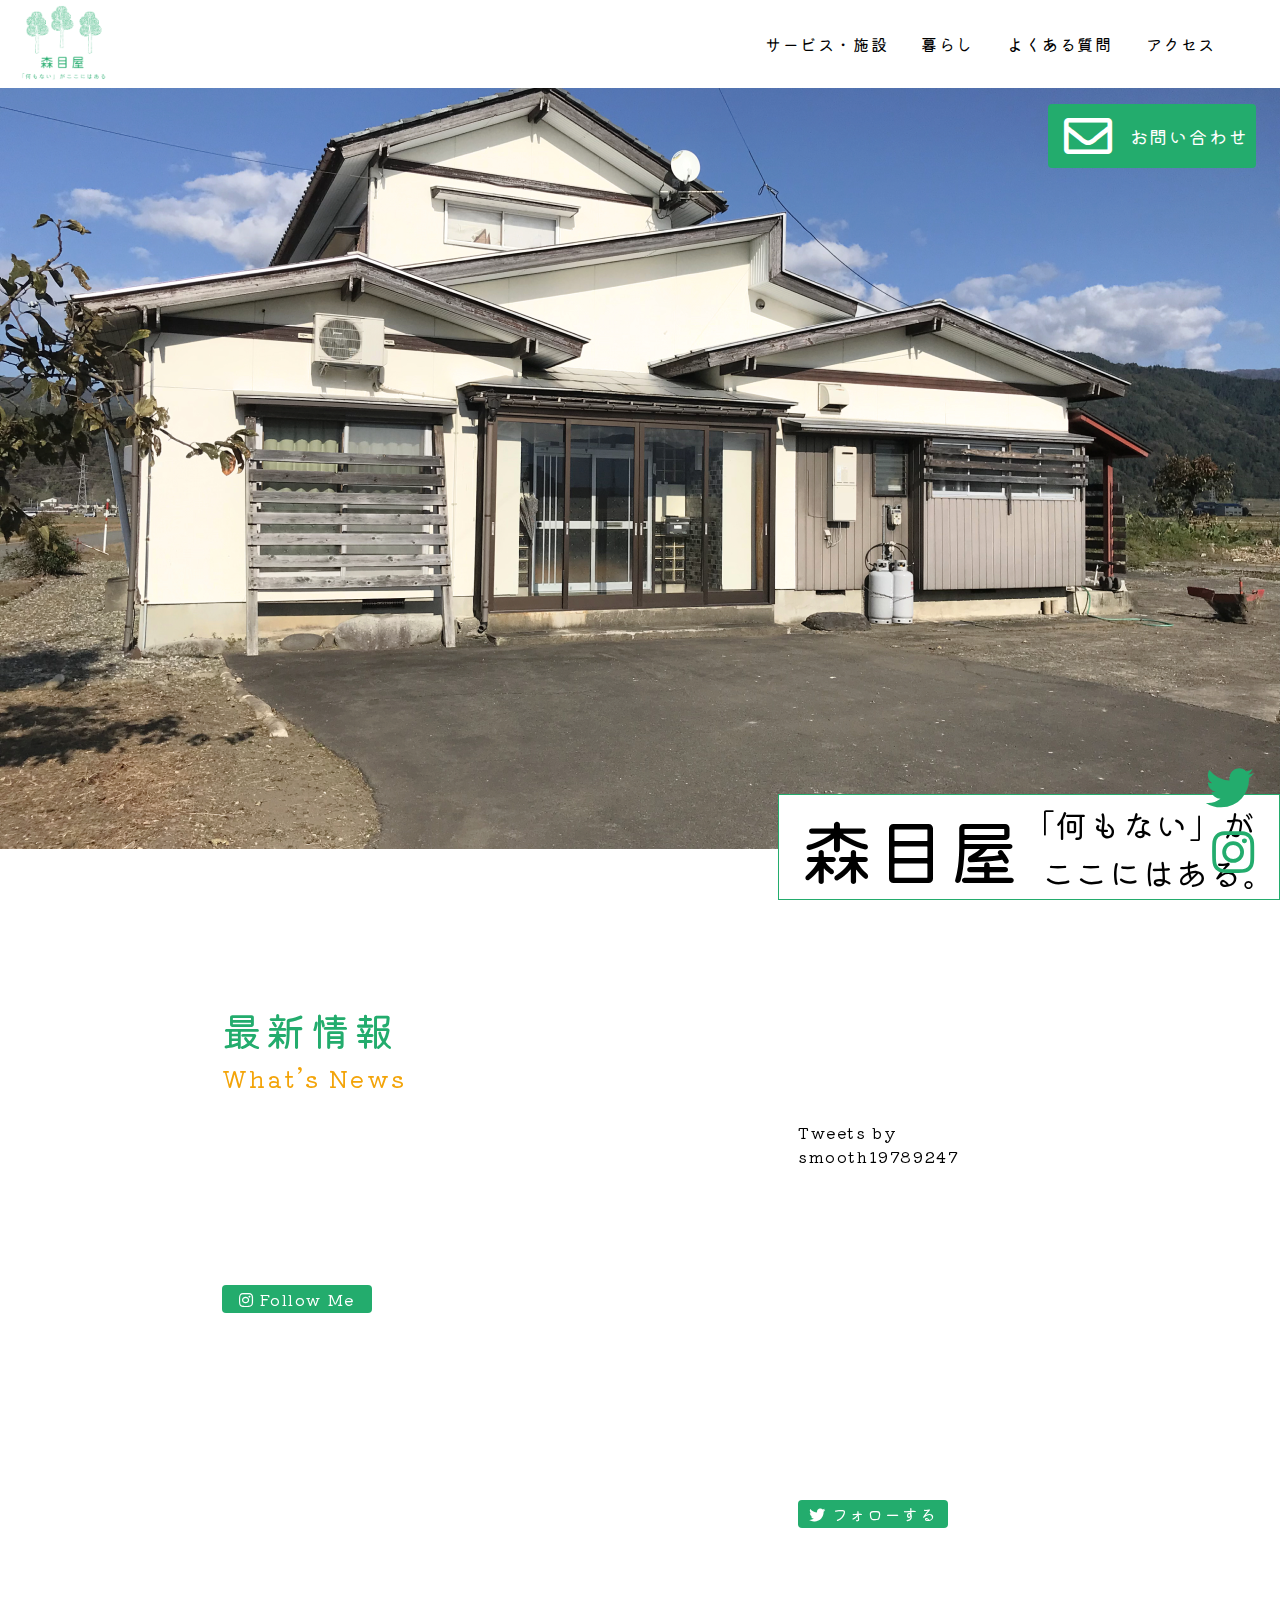
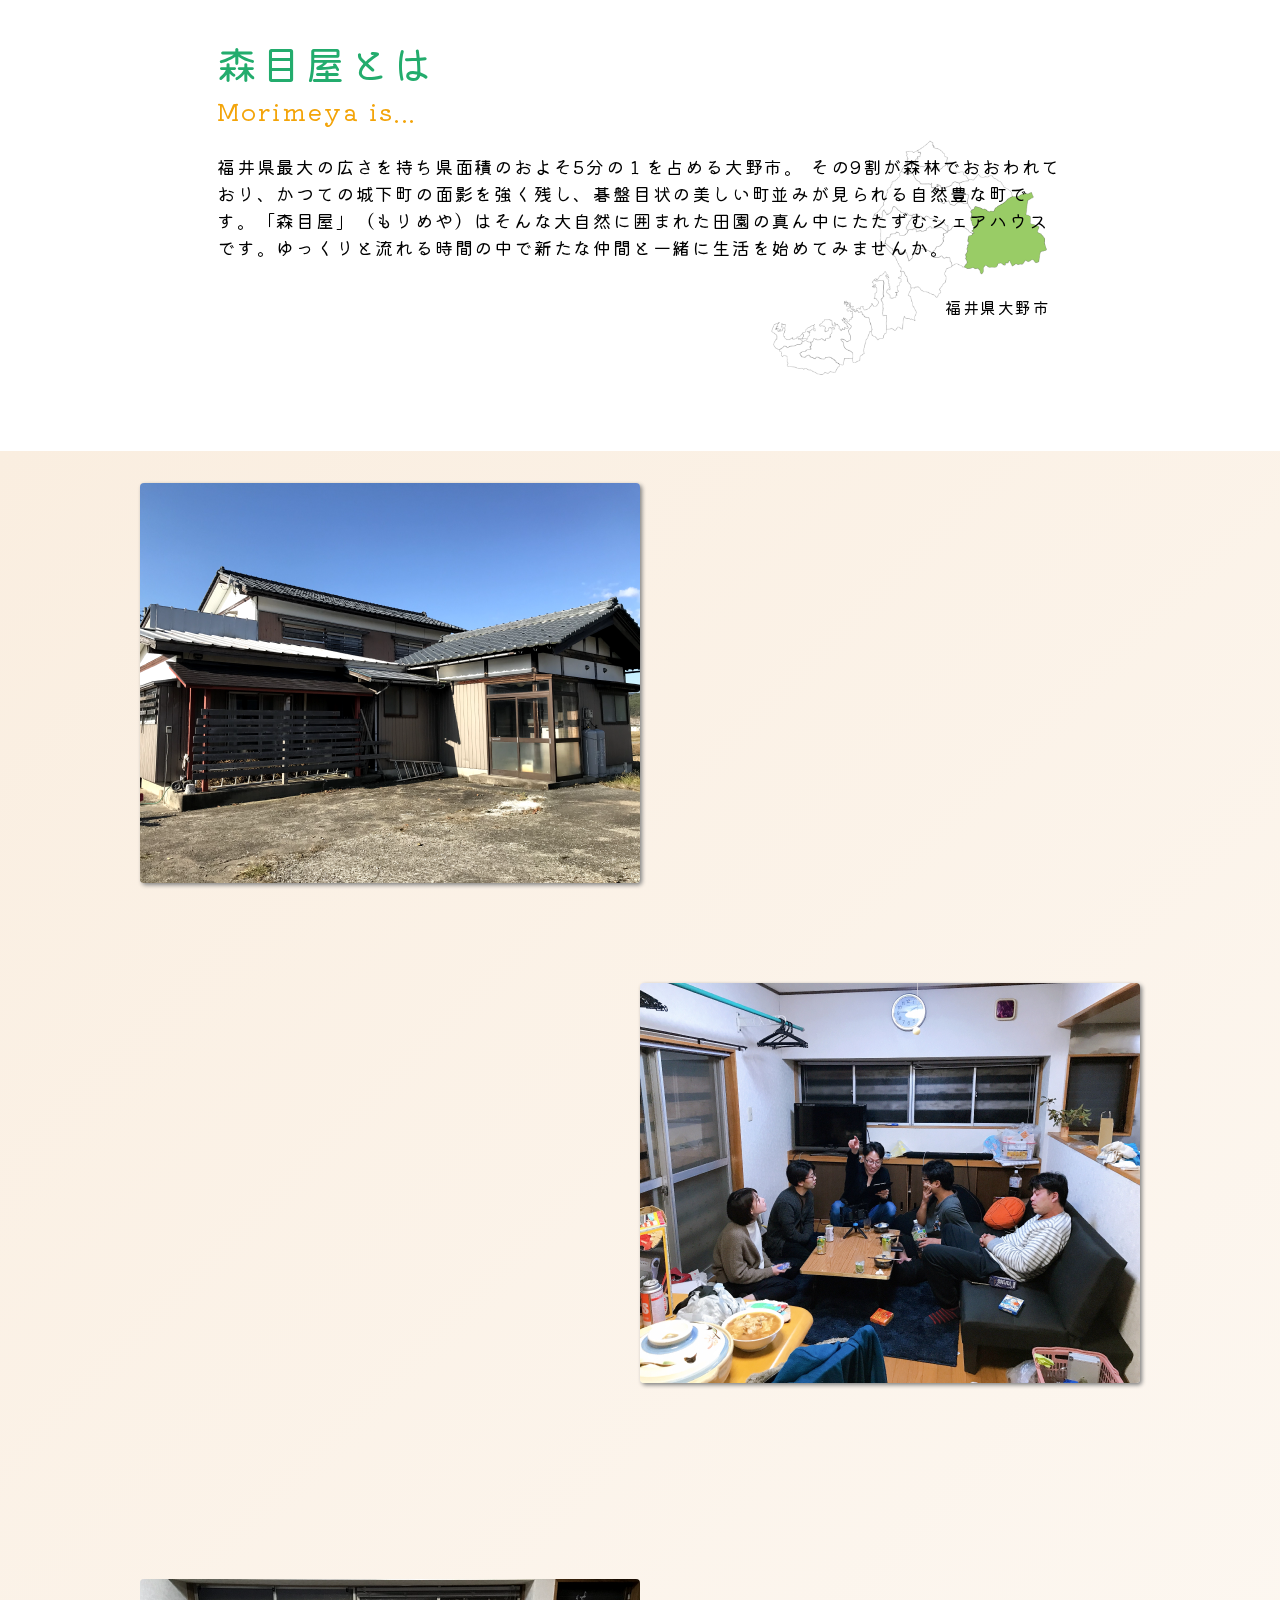
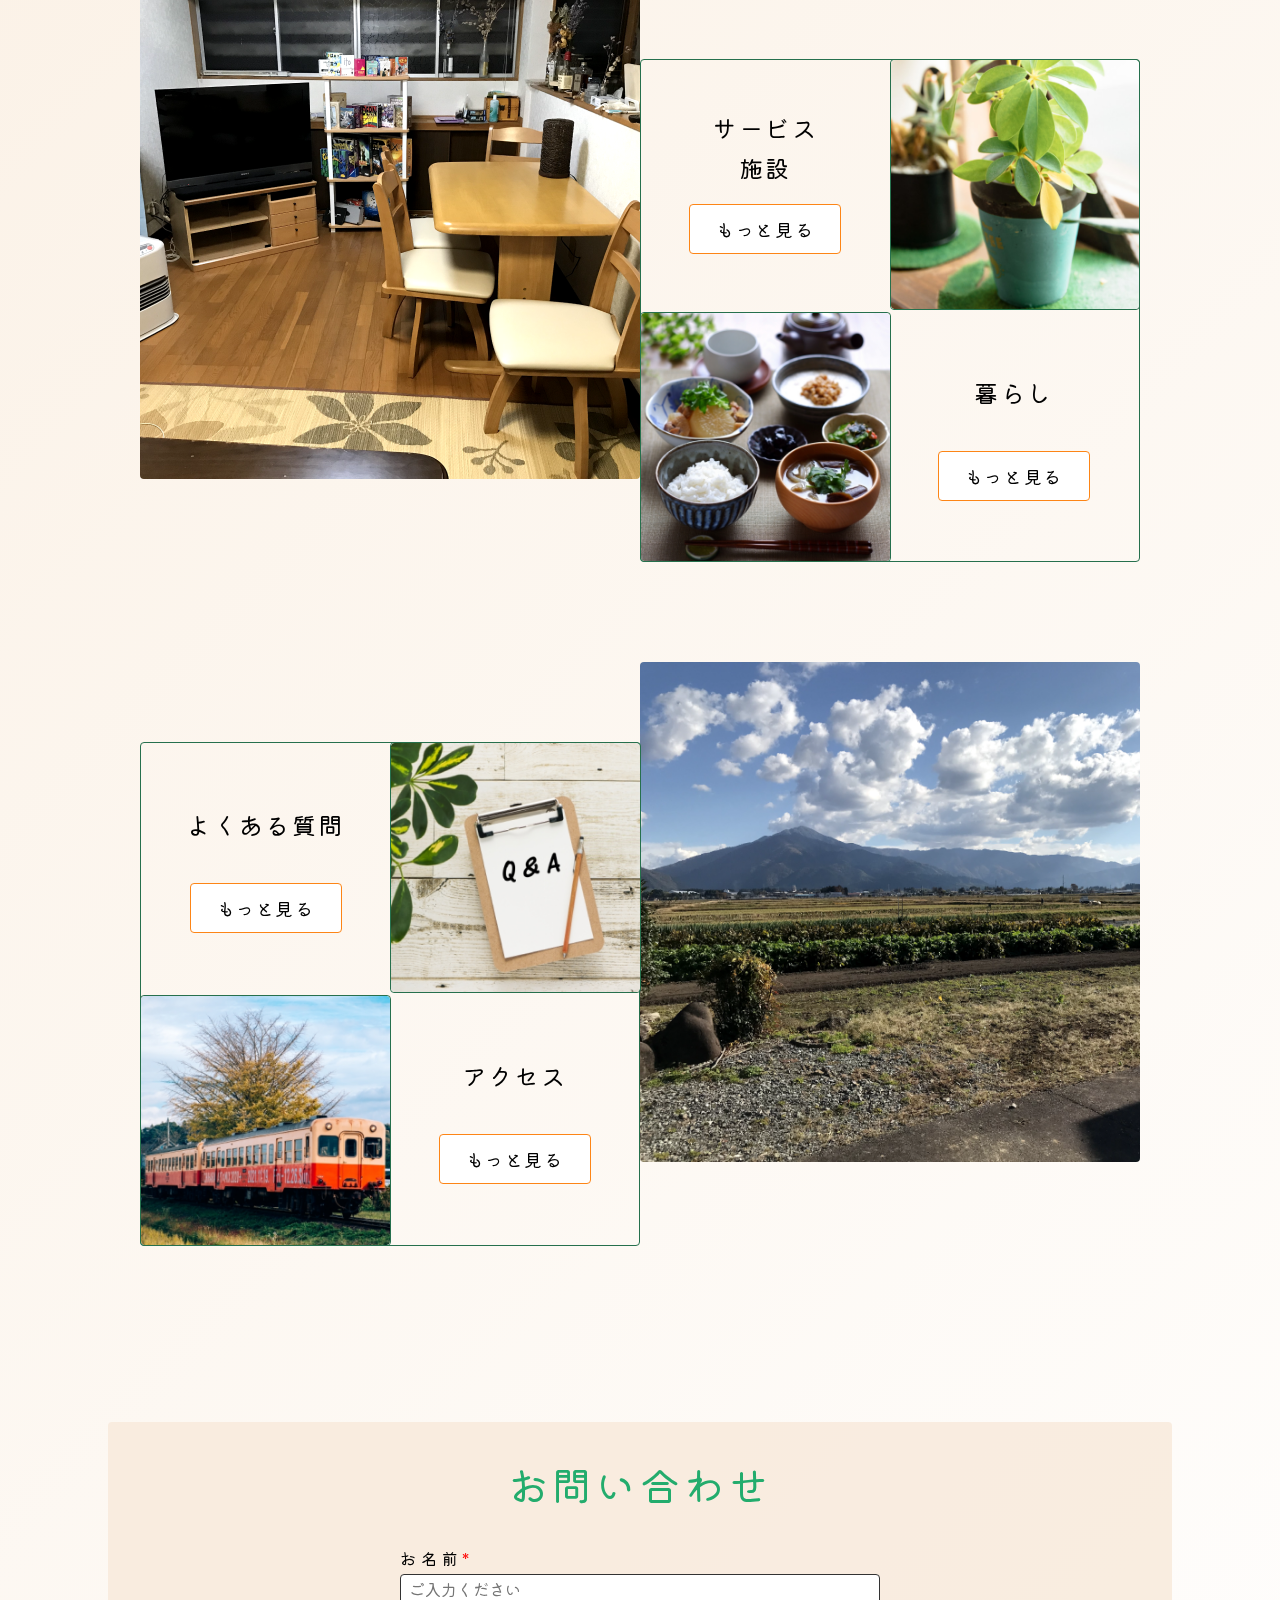
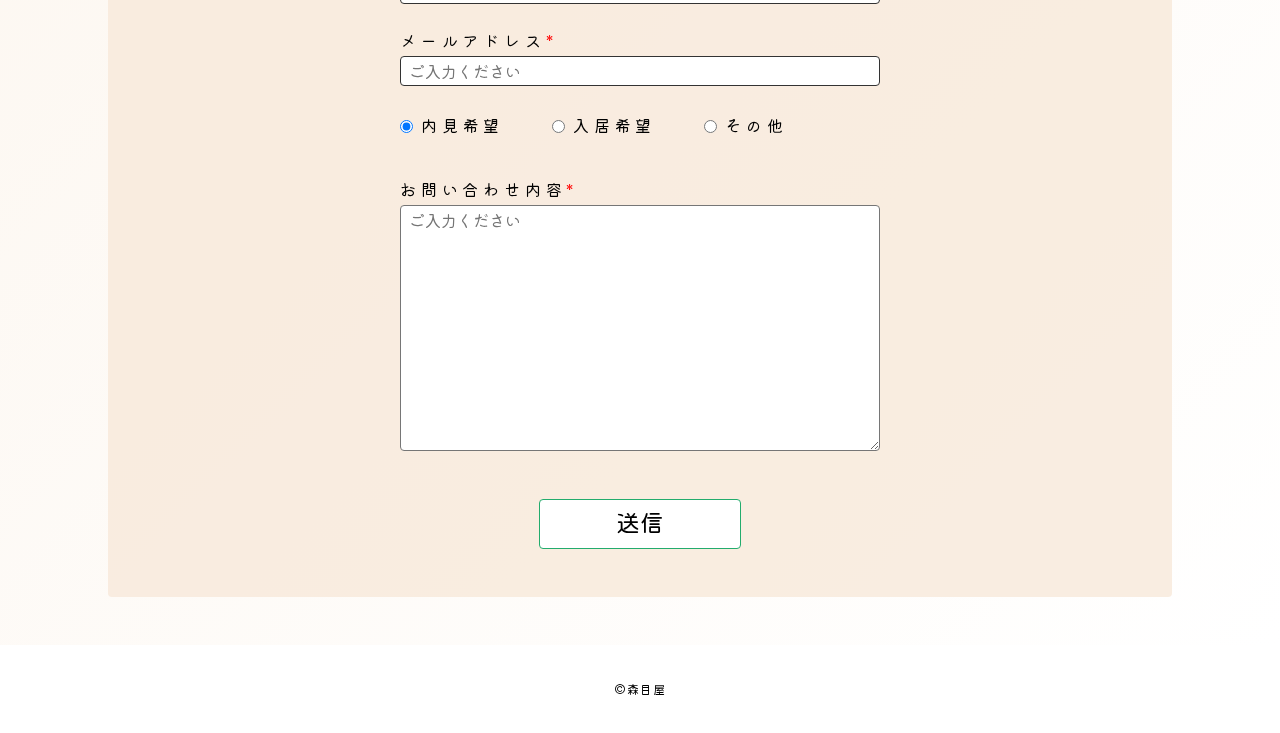
==== commit 884a7c82: "65  push" ====
--- a/index.html
+++ b/index.html
@@ -87,6 +87,73 @@
       ></a>
     </header>
 
+    <section class="news">
+      <h3>最新情報</h3>
+      <h4>What’s News</h4>
+      <div class="news-inner">
+        <div class="insta-box">
+          <!-- SnapWidget -->
+          <script src="https://snapwidget.com/js/snapwidget.js"></script>
+          <iframe
+            src="https://snapwidget.com/embed/979724"
+            class="snapwidget-widget"
+            allowtransparency="true"
+            frameborder="0"
+            scrolling="no"
+            style="border: none; overflow: hidden; width: 100%"
+          ></iframe>
+          <a href="https://www.instagram.com/taraoroid/" class="insta_btn2">
+            <i class="fab fa-instagram"></i> <span>Follow Me</span>
+          </a>
+        </div>
+
+        <div class="twitter-box-pc">
+          <a
+            class="twitter-timeline"
+            data-lang="ja"
+            data-width="220"
+            data-height="400"
+            data-dnt="true"
+            data-theme="light"
+            href="https://twitter.com/smooth19789247?ref_src=twsrc%5Etfw"
+            >Tweets by smooth19789247</a
+          >
+          <script
+            async
+            src="https://platform.twitter.com/widgets.js"
+            charset="utf-8"
+          ></script>
+          <a
+            href="https://twitter.com/intent/follow?screen_name=smooth19789247"
+            class="twitter_btn2"
+          >
+            <i class="fab fa-twitter"></i> <span>フォローする</span>
+          </a>
+        </div>
+        <div class="twitter-box-sp">
+          <a
+            class="twitter-timeline"
+            data-lang="ja"
+            data-width="600"
+            data-height="400"
+            href="https://twitter.com/smooth19789247?ref_src=twsrc%5Etfw"
+            >Tweets by smooth19789247</a
+          >
+          <script
+            async
+            src="https://platform.twitter.com/widgets.js"
+            charset="utf-8"
+          ></script>
+          <a
+            href="https://twitter.com/intent/follow?screen_name=smooth19789247"
+            class="twitter_btn2"
+          >
+            <i class="fab fa-twitter"></i> <span>フォローする</span>
+          </a>
+        </div>
+      </div>
+    </section>
+
     <section class="about">
       <h3>森目屋とは</h3>
       <h4>Morimeya is...</h4>
@@ -379,13 +446,13 @@
             window.alert("メールアドレスが正しくありません");
             return;
           }
-          var val = document.getElementsByName("entry.546141640")[0];
+          var val = document.getElementsByName("entry.620825225")[0];
           if (val.value.length == 0) {
             alert("お名前は必須項目です");
             val.focus();
             return;
           }
-          var val = document.getElementsByName("entry.22714849")[0];
+          var val = document.getElementsByName("entry.1700667767")[0];
           if (val.value.length == 0) {
             alert("お問い合わせ内容は必須項目です");
             val.focus();
--- a/css/style.css
+++ b/css/style.css
@@ -815,6 +815,10 @@
   z-index: 4;
 }
 
+header .contact-btn:hover {
+  opacity: 0.8 !important;
+}
+
 @media screen and (max-width: 900px) {
   header .contact-btn {
     display: none;
@@ -854,6 +858,10 @@
   right: 16px;
   border-radius: 4px;
   z-index: 4;
+}
+
+header .contact-btn-sp:hover {
+  opacity: 0.8 !important;
 }
 
 @media screen and (max-width: 900px) {
@@ -984,6 +992,10 @@
   color: #23ac6d;
 }
 
+header .sns-icon-twitter .fa-twitter:hover {
+  opacity: 0.8 !important;
+}
+
 header .sns-icon-instagram {
   position: fixed;
   z-index: 10;
@@ -996,27 +1008,41 @@
   color: #23ac6d;
 }
 
+header .sns-icon-instagram .fa-instagram:hover {
+  opacity: 0.8 !important;
+}
+
 .about {
   position: relative;
   padding-top: 100px;
   padding-bottom: 190px;
   margin: 0 auto;
-  max-width: 780px;
-  padding-left: 150px;
-  padding-right: 150px;
+  max-width: 846px;
+  padding-left: 32px;
+  padding-right: 32px;
 }
 
 @media screen and (max-width: 900px) {
   .about {
-    text-align: center;
-    padding-left: 40px;
-    padding-right: 40px;
+    max-width: 600px;
   }
 }
 
 @media screen and (max-width: 375px) {
   .about {
     padding-top: 40px;
+  }
+}
+
+@media screen and (max-width: 900px) {
+  .about h3 {
+    text-align: center;
+  }
+}
+
+@media screen and (max-width: 900px) {
+  .about h4 {
+    text-align: center;
   }
 }
 
@@ -1137,8 +1163,8 @@
 
 @media screen and (max-width: 1250px) {
   .concept {
-    padding-left: 24px;
-    padding-right: 24px;
+    padding-left: 32px;
+    padding-right: 32px;
   }
 }
 
@@ -1449,9 +1475,18 @@
   }
 }
 
+@media screen and (max-width: 1050px) {
+  .main-content {
+    padding-right: 32px;
+    padding-left: 32px;
+  }
+}
+
 @media screen and (max-width: 375px) {
   .main-content {
     margin-top: 60px;
+    padding-right: 16px;
+    padding-left: 16px;
   }
 }
 
@@ -1541,8 +1576,6 @@
     display: block;
     max-width: 500px;
     margin: 0 auto;
-    padding-left: 16px;
-    padding-right: 16px;
   }
 }
 
@@ -1719,9 +1752,7 @@
   .main-content .main-content-box2 {
     display: block;
     max-width: 500px;
-    margin: 100px auto 0;
-    padding-left: 16px;
-    padding-right: 16px;
+    margin: 60px auto 0;
   }
 }
 
@@ -2109,6 +2140,10 @@
   z-index: 4;
 }
 
+.sub-header .contact-btn:hover {
+  opacity: 0.8 !important;
+}
+
 @media screen and (max-width: 900px) {
   .sub-header .contact-btn {
     display: none;
@@ -2237,6 +2272,10 @@
   z-index: 4;
 }
 
+.sub-header .contact-btn-sp:hover {
+  opacity: 0.8 !important;
+}
+
 @media screen and (max-width: 900px) {
   .sub-header .contact-btn-sp {
     display: block;
@@ -2354,6 +2393,10 @@
   color: #23ac6d;
 }
 
+.sub-header .sns-icon-twitter .fa-twitter:hover {
+  opacity: 0.8 !important;
+}
+
 .sub-header .sns-icon-instagram {
   position: fixed;
   z-index: 10;
@@ -2364,6 +2407,10 @@
 .sub-header .sns-icon-instagram .fa-instagram {
   font-size: 48px;
   color: #23ac6d;
+}
+
+.sub-header .sns-icon-instagram .fa-instagram:hover {
+  opacity: 0.8 !important;
 }
 
 .rooms .rooms-index {
@@ -2685,8 +2732,8 @@
 }
 
 .rooms .rooms-text {
-  padding-right: 40px;
-  padding-left: 40px;
+  padding-right: 24px;
+  padding-left: 24px;
 }
 
 @media screen and (max-width: 375px) {
@@ -2929,7 +2976,6 @@
   position: relative;
   z-index: 0;
   border-radius: 4px;
-  background-color: #fff;
 }
 
 @media screen and (max-width: 375px) {
@@ -2992,7 +3038,6 @@
   position: relative;
   z-index: 0;
   border-radius: 4px;
-  background-color: #fff;
 }
 
 @media screen and (max-width: 375px) {
@@ -3055,7 +3100,6 @@
   position: relative;
   z-index: 0;
   border-radius: 4px;
-  background-color: #fff;
 }
 
 @media screen and (max-width: 375px) {
@@ -3118,7 +3162,6 @@
   position: relative;
   z-index: 0;
   border-radius: 4px;
-  background-color: #fff;
 }
 
 @media screen and (max-width: 375px) {
@@ -3181,7 +3224,6 @@
   position: relative;
   z-index: 0;
   border-radius: 4px;
-  background-color: #fff;
 }
 
 @media screen and (max-width: 375px) {
@@ -3229,8 +3271,8 @@
 }
 
 .common-space .common-space-text {
-  padding-right: 40px;
-  padding-left: 40px;
+  padding-right: 24px;
+  padding-left: 24px;
 }
 
 @media screen and (max-width: 375px) {
@@ -3442,8 +3484,8 @@
   -webkit-box-pack: center;
       -ms-flex-pack: center;
           justify-content: center;
-  padding-right: 40px;
-  padding-left: 40px;
+  padding-right: 32px;
+  padding-left: 32px;
 }
 
 @media screen and (max-width: 1000px) {
@@ -3457,8 +3499,8 @@
 @media screen and (max-width: 900px) {
   .living .living-content-box1 {
     margin-top: 32px;
-    padding-left: 32px;
-    padding-right: 32px;
+    padding-left: 24px;
+    padding-right: 24px;
   }
 }
 
@@ -4371,6 +4413,249 @@
           transform: scaleX(1);
 }
 
+.news {
+  padding-top: 100px;
+  margin: 0 auto;
+  max-width: 836px;
+  padding-left: 32px;
+  padding-right: 32px;
+}
+
+@media screen and (max-width: 375px) {
+  .news {
+    padding-top: 40px;
+    padding-left: 16px;
+    padding-right: 16px;
+  }
+}
+
+@media screen and (max-width: 900px) {
+  .news h3 {
+    text-align: center;
+  }
+}
+
+@media screen and (max-width: 900px) {
+  .news h4 {
+    text-align: center;
+  }
+}
+
+.news .news-inner {
+  margin-top: 24px;
+  display: -webkit-box;
+  display: -ms-flexbox;
+  display: flex;
+  -webkit-box-pack: justify;
+      -ms-flex-pack: justify;
+          justify-content: space-between;
+}
+
+@media screen and (max-width: 900px) {
+  .news .news-inner {
+    -webkit-box-orient: vertical;
+    -webkit-box-direction: normal;
+        -ms-flex-direction: column;
+            flex-direction: column;
+    -webkit-box-align: center;
+        -ms-flex-align: center;
+            align-items: center;
+  }
+}
+
+.news .news-inner .insta-box {
+  margin-right: 32px;
+  width: 100%;
+  max-width: 600px;
+}
+
+@media screen and (max-width: 900px) {
+  .news .news-inner .insta-box {
+    margin-right: 0;
+    text-align: center;
+  }
+}
+
+@media screen and (max-width: 900px) {
+  .news .news-inner .insta-box .media-grid {
+    font-size: 12px !important;
+  }
+}
+
+.news .news-inner .insta-box .insta_btn2 {
+  margin-top: 15px;
+  /*ボタンの下地*/
+  color: #fff;
+  /*文字・アイコン色*/
+  border-radius: 4px;
+  /*角丸に*/
+  position: relative;
+  display: inline-block;
+  height: 28x;
+  /*高さ*/
+  width: 150px;
+  /*幅*/
+  text-align: center;
+  /*中身を中央寄せ*/
+  font-size: 16px;
+  /*文字のサイズ*/
+  line-height: 28px;
+  /*高さと合わせる*/
+  background: #23ac6d;
+  overflow: hidden;
+  /*はみ出た部分を隠す*/
+  text-decoration: none;
+  /*下線は消す*/
+}
+
+.news .news-inner .insta-box .insta_btn2:hover {
+  opacity: 0.8 !important;
+}
+
+.news .news-inner .insta-box .insta_btn2 .fa-instagram {
+  /*アイコン*/
+  font-size: 16px;
+  /*アイコンサイズ*/
+  position: relative;
+}
+
+.news .news-inner .insta-box .insta_btn2 span {
+  /*テキスト*/
+  display: inline-block;
+  position: relative;
+  -webkit-transition: 0.5s;
+  transition: 0.5s;
+}
+
+@media screen and (max-width: 900px) {
+  .news .news-inner .twitter-box-pc {
+    margin-top: 60px;
+    display: none;
+  }
+}
+
+.news .news-inner .twitter-box-pc .timeline-Header {
+  display: none !important;
+}
+
+.news .news-inner .twitter-box-pc .twitter-timeline {
+  width: auto !important;
+  height: auto !important;
+  max-height: none !important;
+  min-height: 380px !important;
+  min-width: 260px !important;
+  display: block !important;
+}
+
+.news .news-inner .twitter-box-pc .twitter_btn2 {
+  /*ボタンの下地*/
+  color: #fff;
+  /*文字・アイコン色*/
+  border-radius: 4px;
+  /*角丸に*/
+  position: relative;
+  display: inline-block;
+  height: 28x;
+  /*高さ*/
+  width: 150px;
+  /*幅*/
+  text-align: center;
+  /*中身を中央寄せ*/
+  font-size: 16px;
+  /*文字のサイズ*/
+  line-height: 28px;
+  /*高さと合わせる*/
+  background: #23ac6d;
+  overflow: hidden;
+  /*はみ出た部分を隠す*/
+  text-decoration: none;
+  /*下線は消す*/
+}
+
+.news .news-inner .twitter-box-pc .twitter_btn2:hover {
+  opacity: 0.8 !important;
+}
+
+.news .news-inner .twitter-box-pc .twitter_btn2 .fa-twitter {
+  /*アイコン*/
+  font-size: 16px;
+  /*アイコンサイズ*/
+  position: relative;
+}
+
+.news .news-inner .twitter-box-pc .twitter_btn2 span {
+  /*テキスト*/
+  display: inline-block;
+  position: relative;
+  -webkit-transition: 0.5s;
+  transition: 0.5s;
+}
+
+.news .news-inner .twitter-box-sp {
+  display: none;
+}
+
+@media screen and (max-width: 900px) {
+  .news .news-inner .twitter-box-sp {
+    margin-top: 32px;
+    display: -webkit-box;
+    display: -ms-flexbox;
+    display: flex;
+    text-align: center;
+    -webkit-box-orient: vertical;
+    -webkit-box-direction: normal;
+        -ms-flex-direction: column;
+            flex-direction: column;
+    -webkit-box-align: center;
+        -ms-flex-align: center;
+            align-items: center;
+  }
+}
+
+.news .news-inner .twitter-box-sp .twitter_btn2 {
+  /*ボタンの下地*/
+  color: #fff;
+  /*文字・アイコン色*/
+  border-radius: 4px;
+  /*角丸に*/
+  position: relative;
+  display: inline-block;
+  height: 28x;
+  /*高さ*/
+  width: 150px;
+  /*幅*/
+  text-align: center;
+  /*中身を中央寄せ*/
+  font-size: 16px;
+  /*文字のサイズ*/
+  line-height: 28px;
+  /*高さと合わせる*/
+  background: #23ac6d;
+  overflow: hidden;
+  /*はみ出た部分を隠す*/
+  text-decoration: none;
+  /*下線は消す*/
+}
+
+.news .news-inner .twitter-box-sp .twitter_btn2:hover {
+  opacity: 0.8 !important;
+}
+
+.news .news-inner .twitter-box-sp .twitter_btn2 .fa-twitter {
+  /*アイコン*/
+  font-size: 16px;
+  /*アイコンサイズ*/
+  position: relative;
+}
+
+.news .news-inner .twitter-box-sp .twitter_btn2 span {
+  /*テキスト*/
+  display: inline-block;
+  position: relative;
+  -webkit-transition: 0.5s;
+  transition: 0.5s;
+}
+
 .top-page-overlay-sub {
   position: absolute;
   width: 100%;
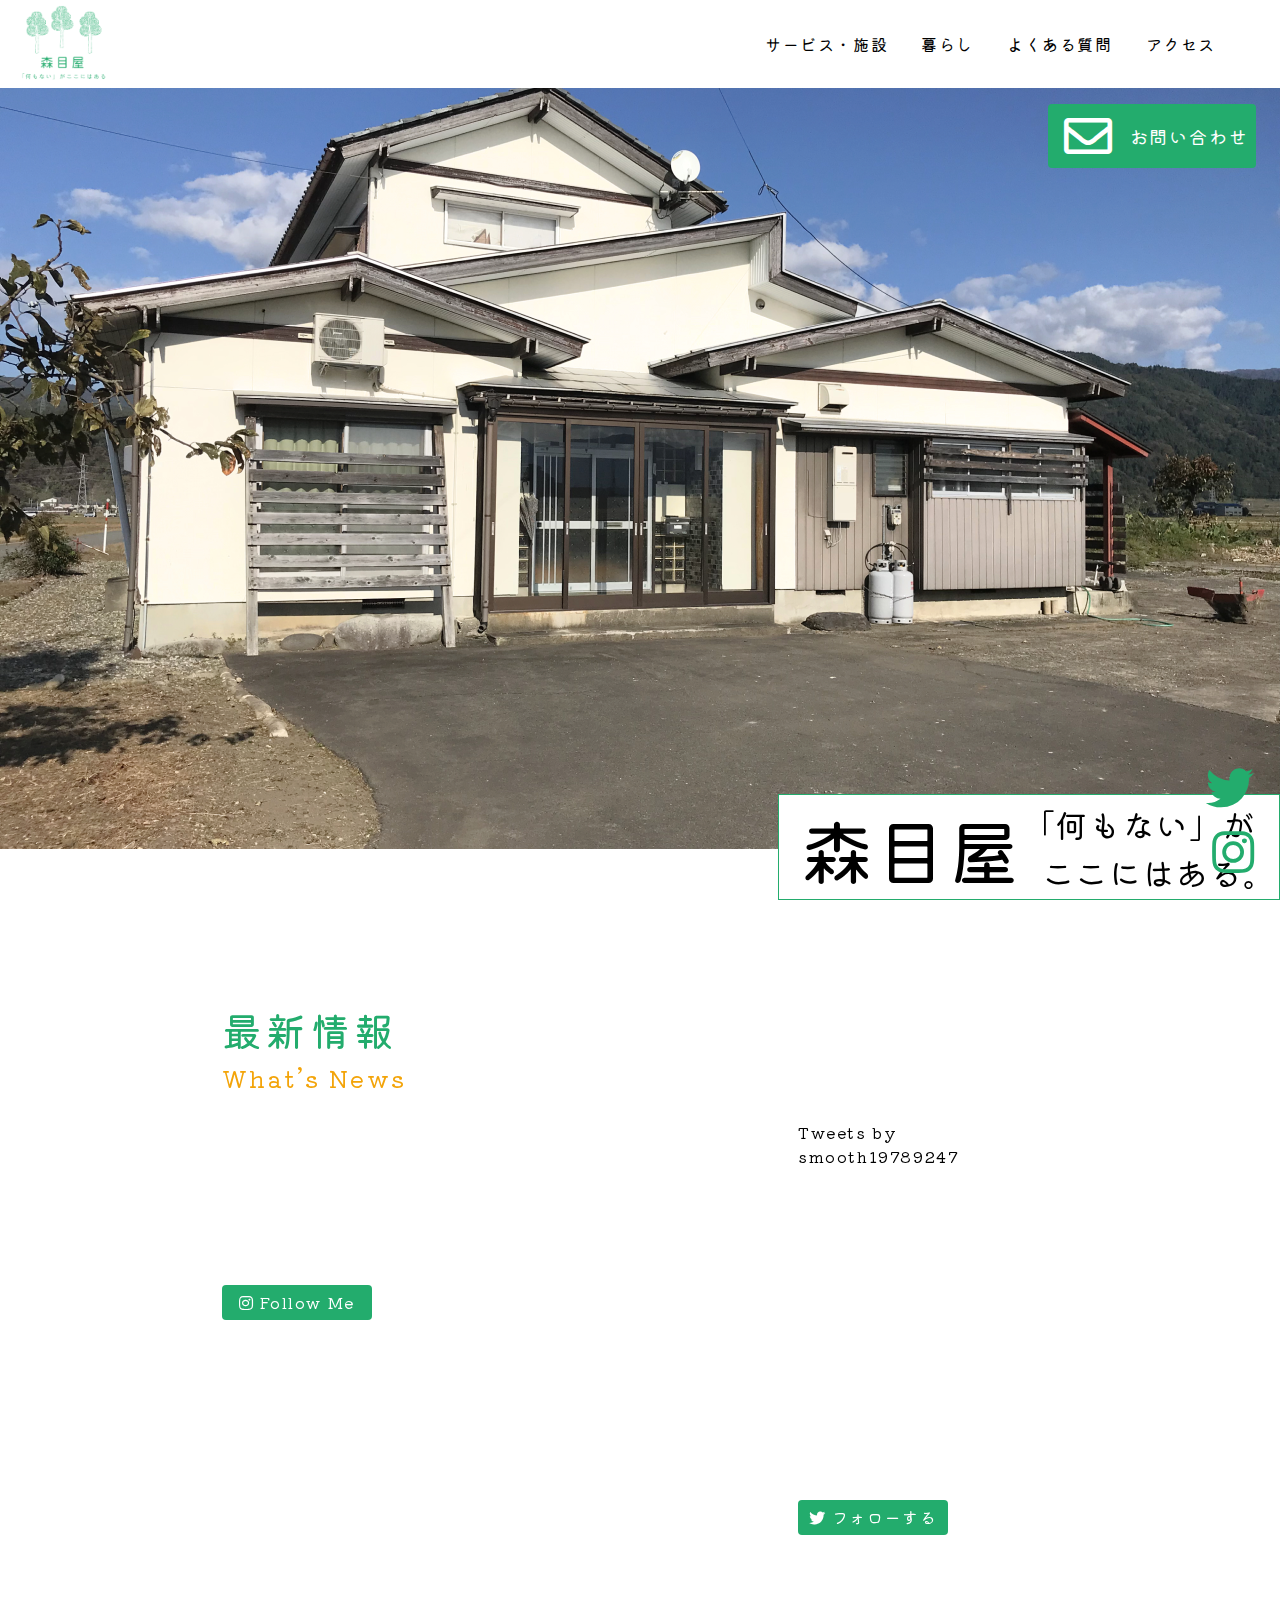
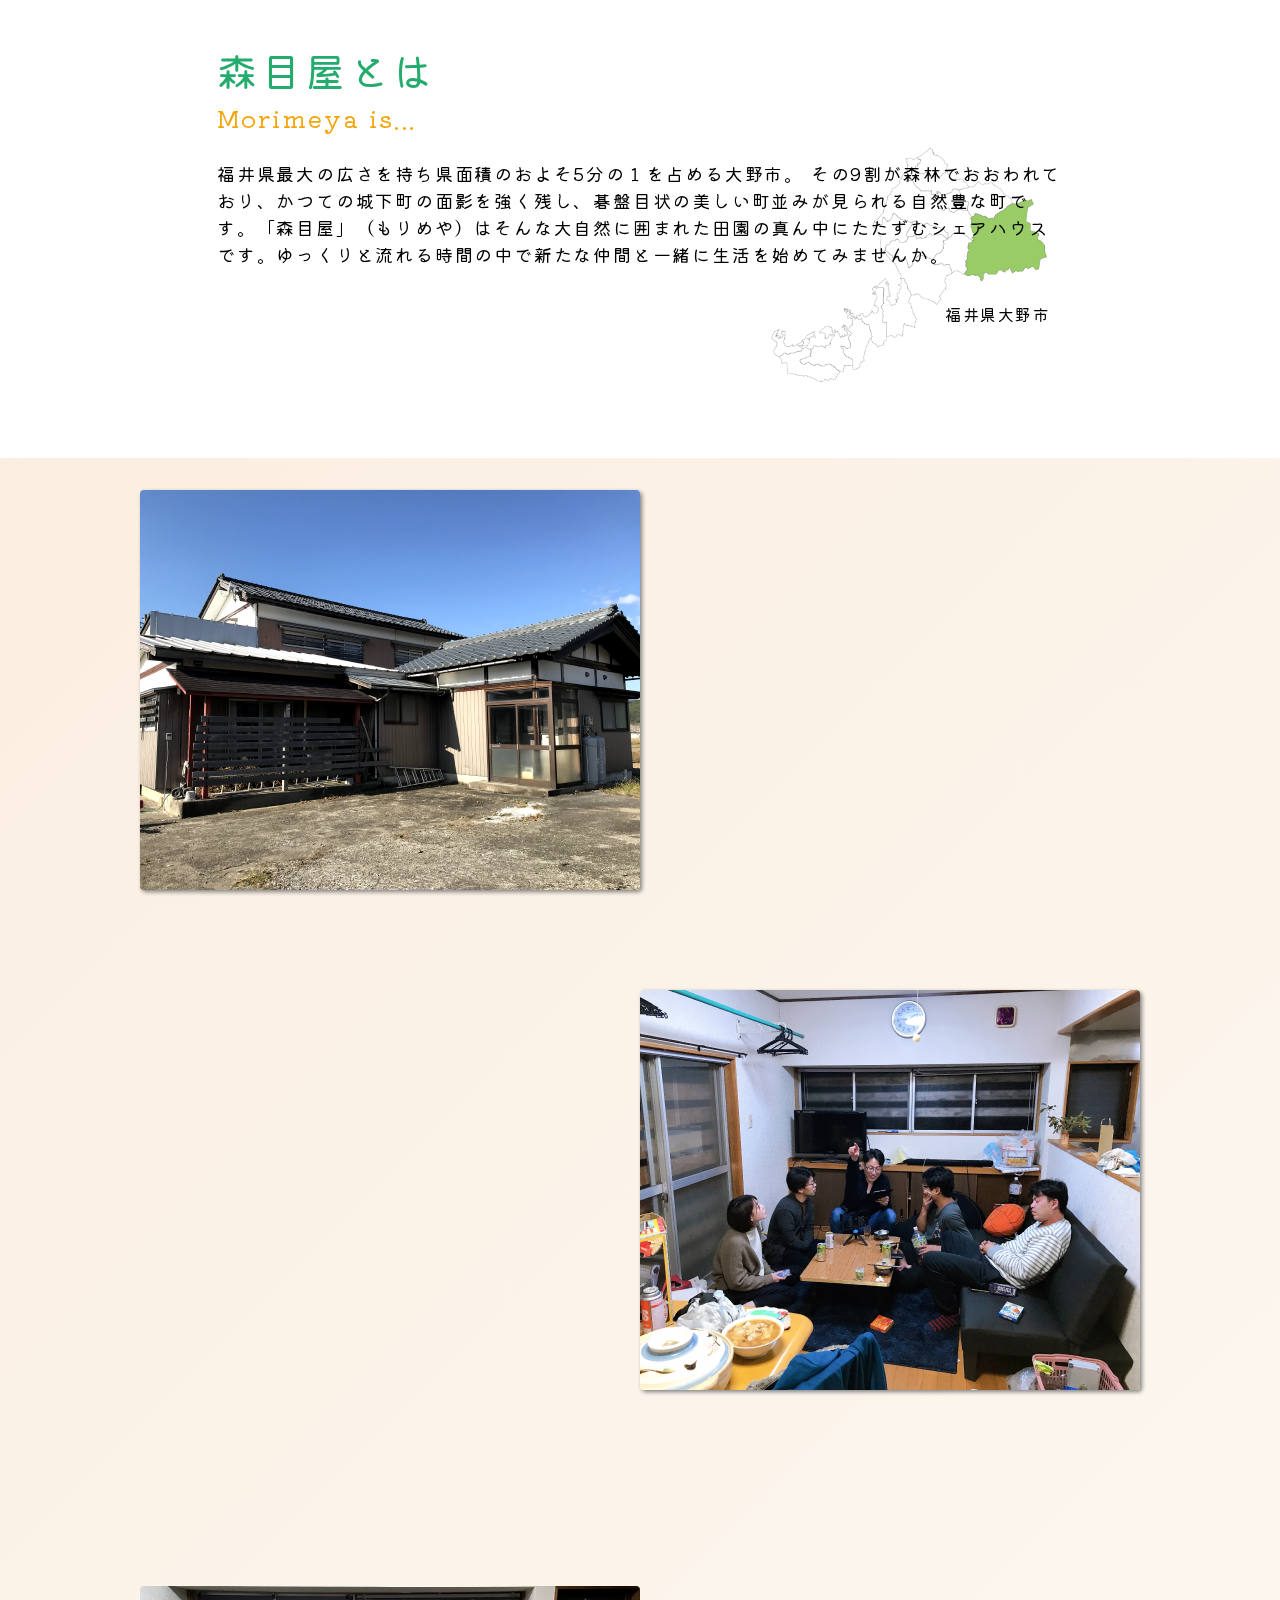
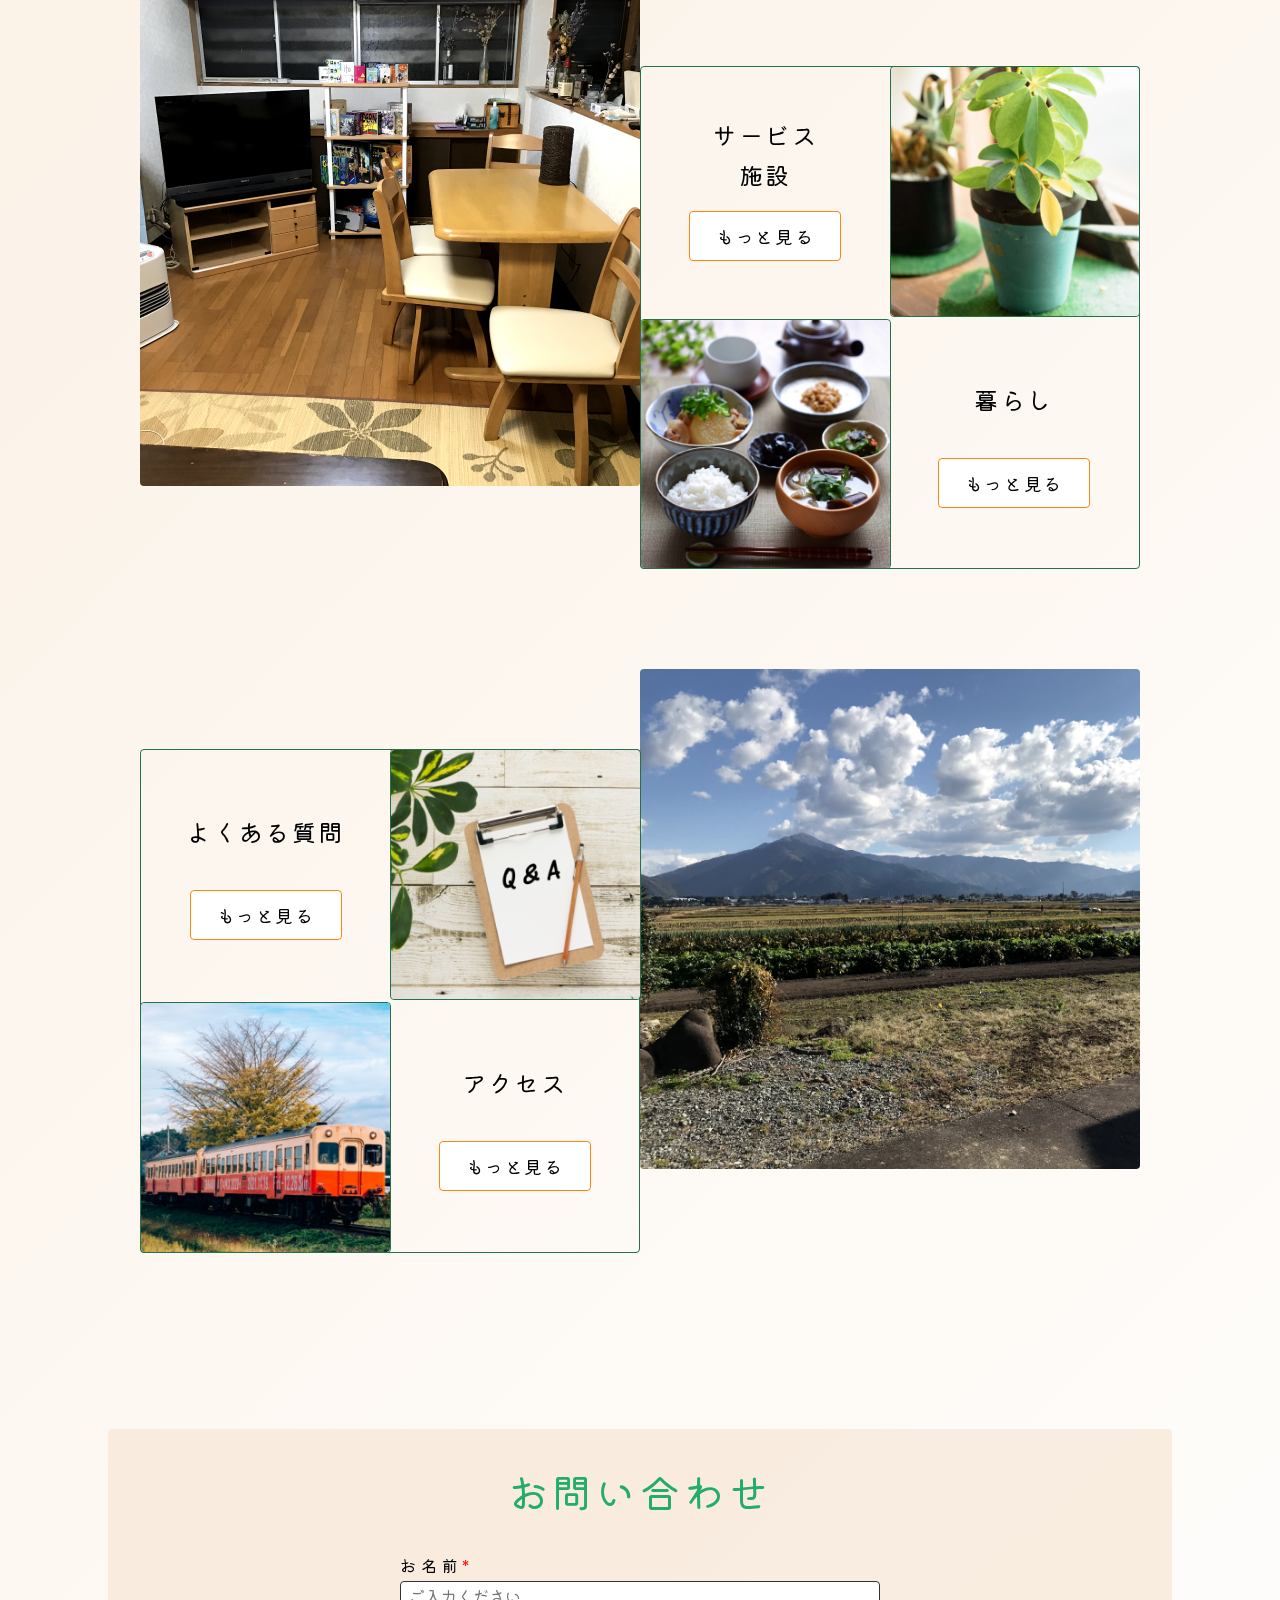
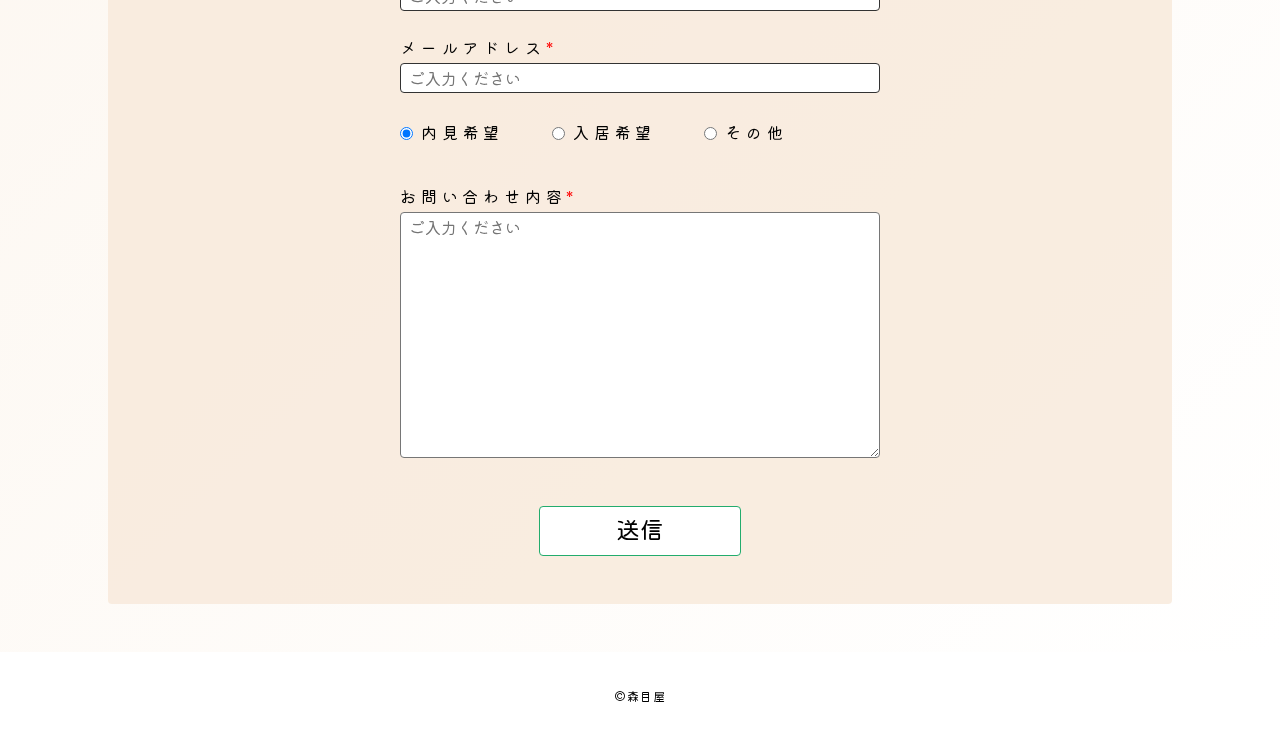
==== commit 13b8cc72: "67 push" ====
--- a/index.html
+++ b/index.html
@@ -13,6 +13,10 @@
       rel="stylesheet"
     />
     <link rel="icon" href="img/favicon.ico" />
+    <meta
+      name="google-site-verification"
+      content="t3sNwEdsMo_ptih3DK6BtNIqkgyqNkzlCyYtnFTRZq4"
+    />
   </head>
   <body>
     <div id="mask"></div>
--- a/css/style.css
+++ b/css/style.css
@@ -4491,7 +4491,7 @@
   /*角丸に*/
   position: relative;
   display: inline-block;
-  height: 28x;
+  height: 35px;
   /*高さ*/
   width: 150px;
   /*幅*/
@@ -4499,7 +4499,7 @@
   /*中身を中央寄せ*/
   font-size: 16px;
   /*文字のサイズ*/
-  line-height: 28px;
+  line-height: 35px;
   /*高さと合わせる*/
   background: #23ac6d;
   overflow: hidden;
@@ -4555,7 +4555,7 @@
   /*角丸に*/
   position: relative;
   display: inline-block;
-  height: 28x;
+  height: 35px;
   /*高さ*/
   width: 150px;
   /*幅*/
@@ -4563,7 +4563,7 @@
   /*中身を中央寄せ*/
   font-size: 16px;
   /*文字のサイズ*/
-  line-height: 28px;
+  line-height: 35px;
   /*高さと合わせる*/
   background: #23ac6d;
   overflow: hidden;
@@ -4620,7 +4620,7 @@
   /*角丸に*/
   position: relative;
   display: inline-block;
-  height: 28x;
+  height: 35x;
   /*高さ*/
   width: 150px;
   /*幅*/
@@ -4628,7 +4628,7 @@
   /*中身を中央寄せ*/
   font-size: 16px;
   /*文字のサイズ*/
-  line-height: 28px;
+  line-height: 35px;
   /*高さと合わせる*/
   background: #23ac6d;
   overflow: hidden;
